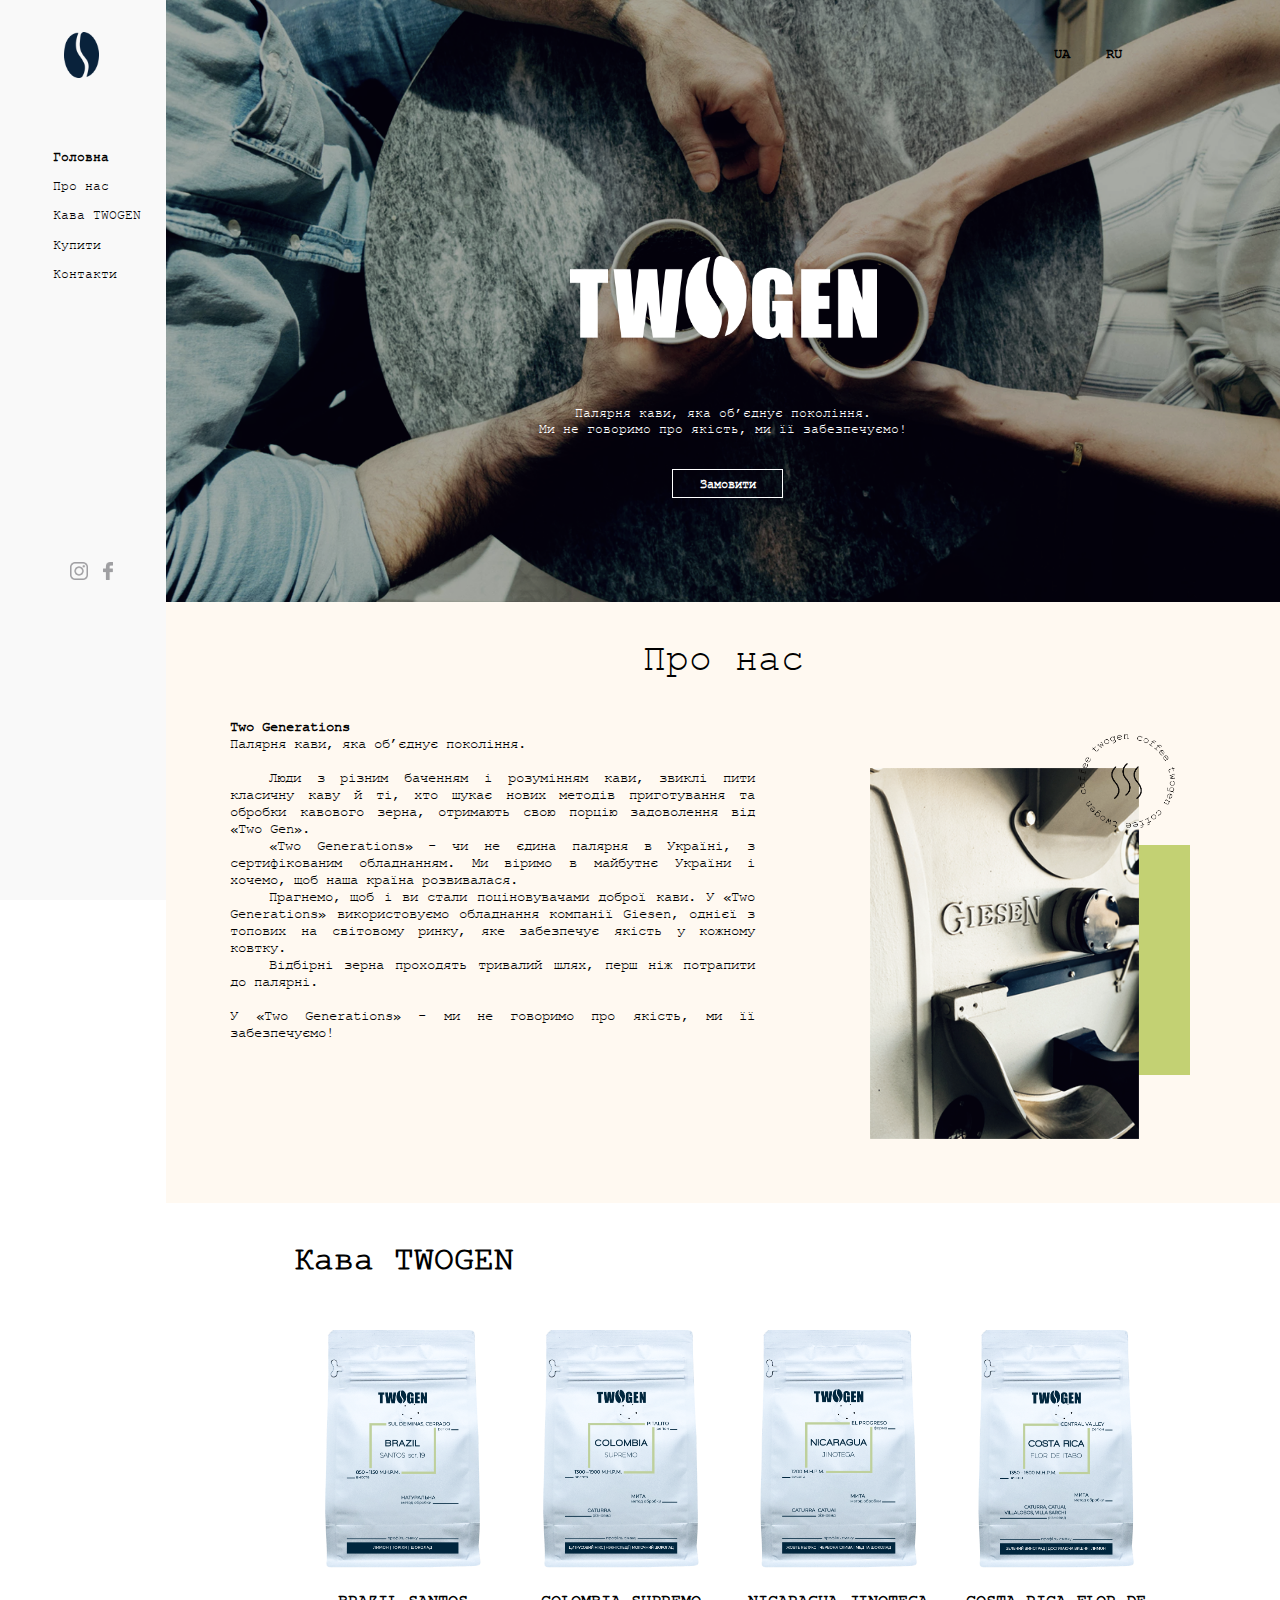
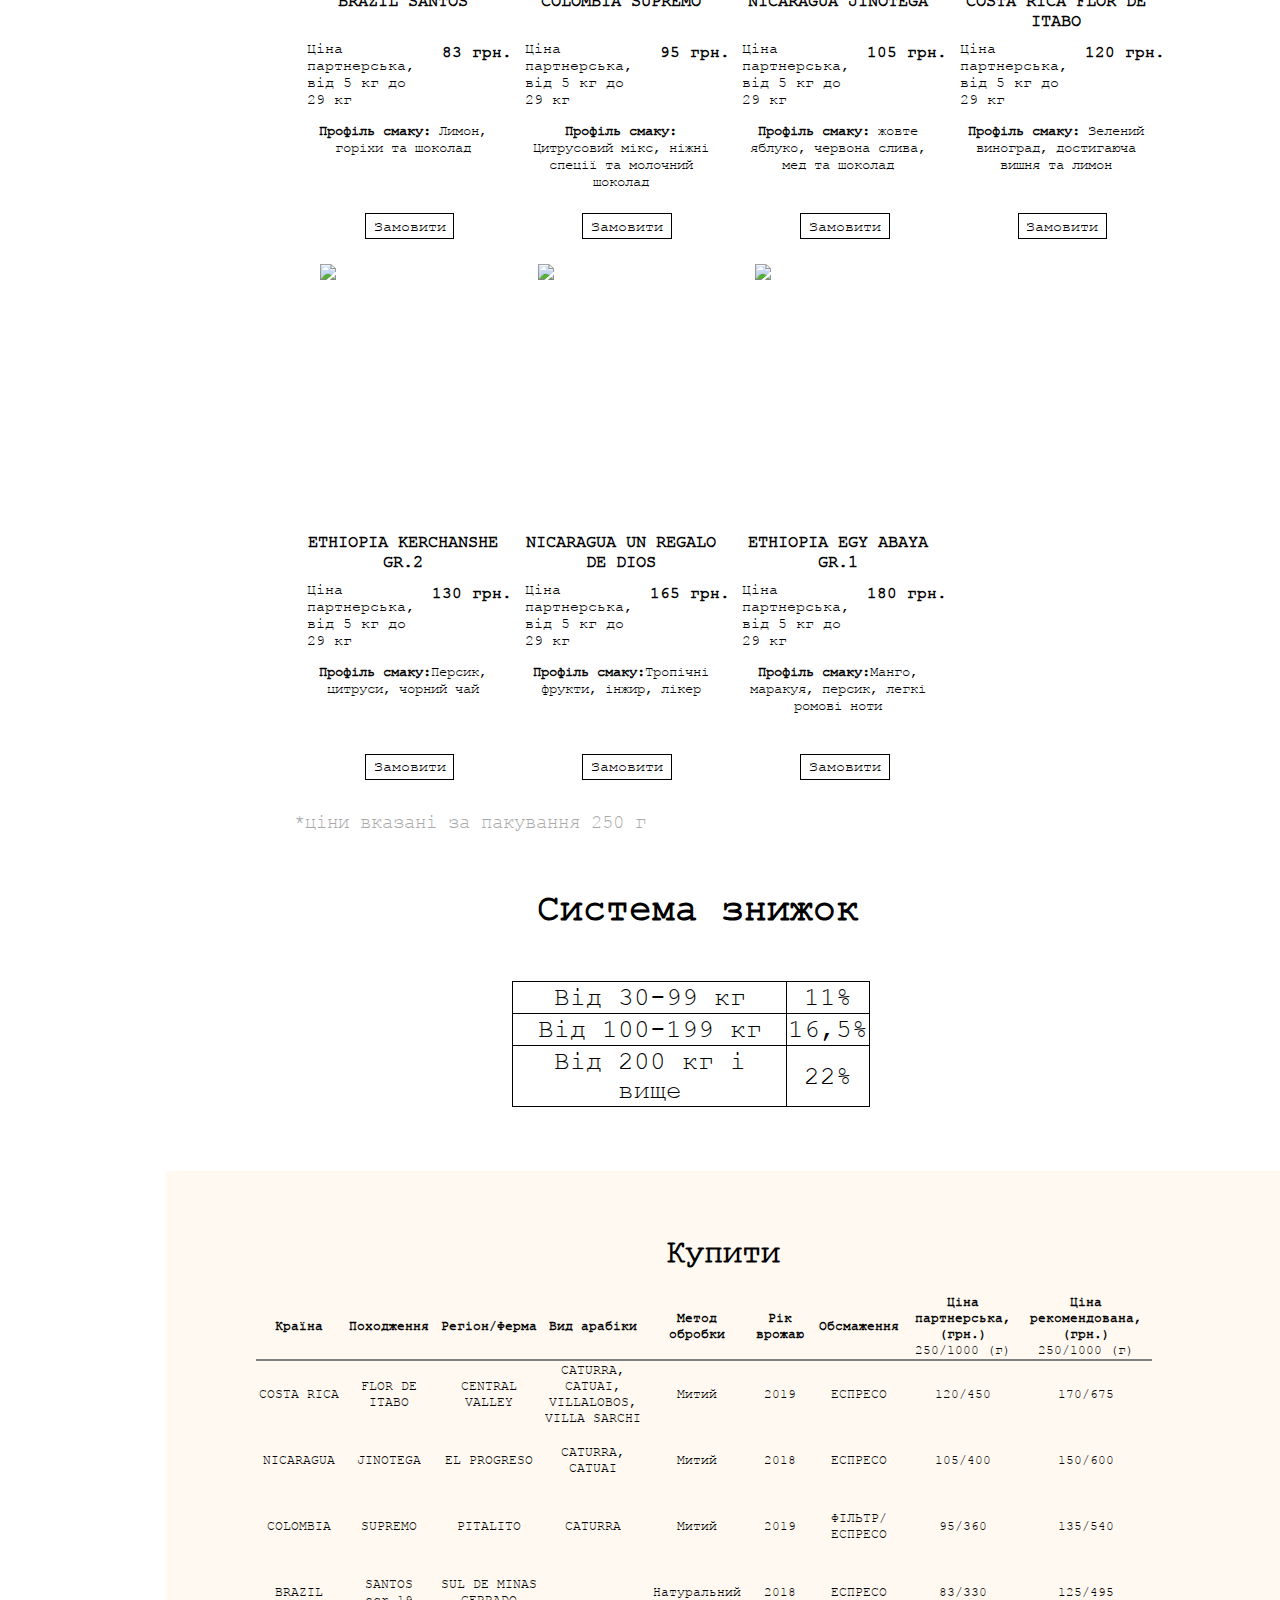
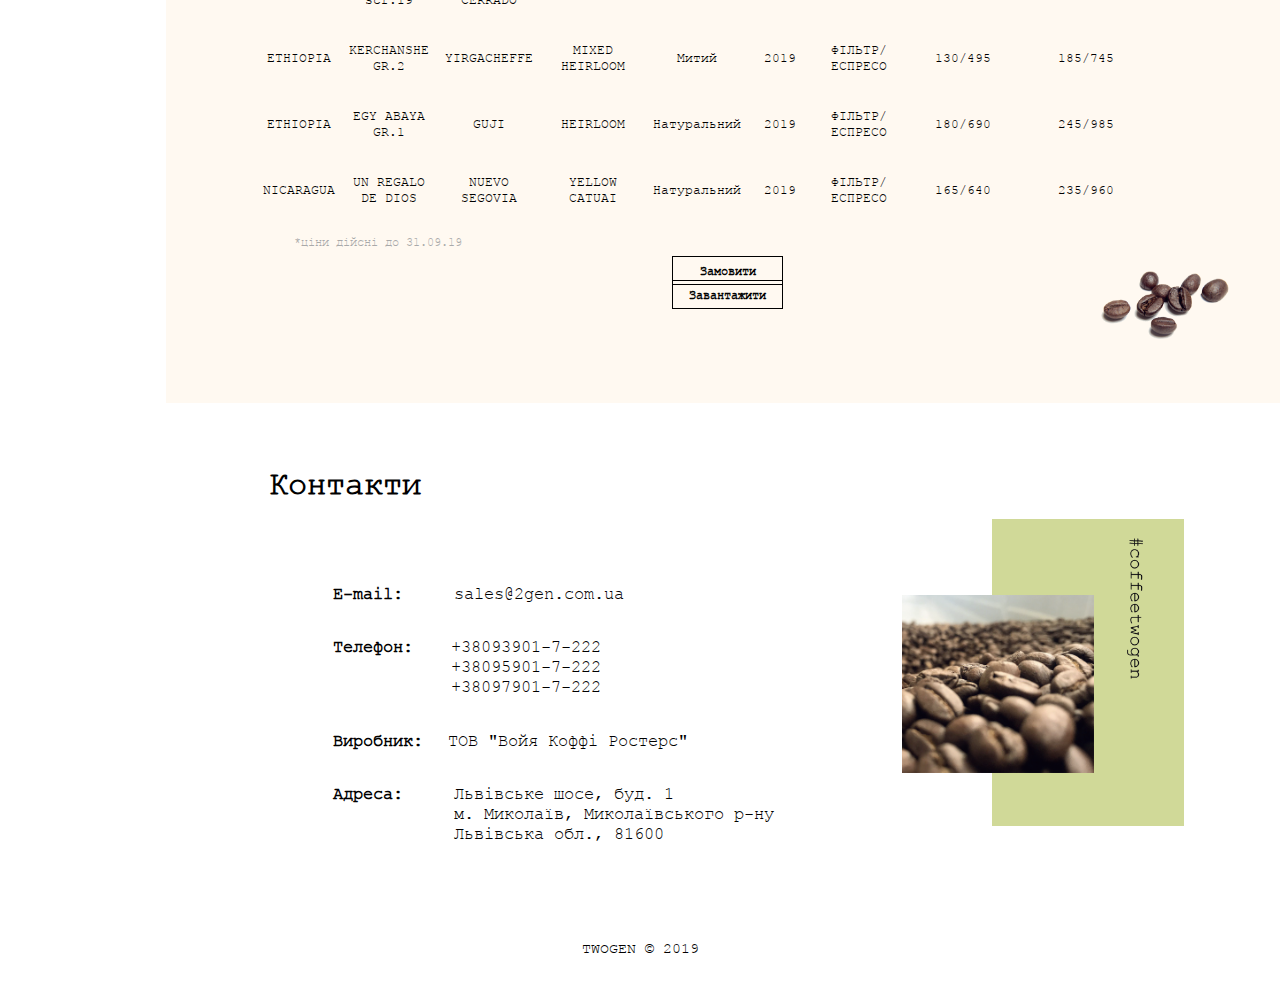
==== index.html @ 77cd14b6 "com8" ====
<!DOCTYPE html>
<html lang="en">
<head>
    <meta charset="UTF-8">
    <meta name="viewport" content="width=device-width, initial-scale=1.0">
    <meta http-equiv="X-UA-Compatible" content="ie=edge">
    <link rel="stylesheet" href="css/style.css">
    <link rel="stylesheet" href="css/fonts.css">
    <link rel="stylesheet" href="css/burger.css">
    <title>TwoGen</title>
</head>
<body>
    <div class="desktop" id="section1">
        <aside>
            <img class="logo_bean" src="img/Logo.png">
            <ul class="menu">
                <li class="menu_item active"><a href="#section1">Головна</a></li>
                <li class="menu_item"><a href="#section2">Про нас</a></li>
                <li class="menu_item"><a href="#section3">Кава TWOGEN</a></li>
                <li class="menu_item"><a href="#section4">Купити</a></li>
                <li class="menu_item"><a href="#section5">Контакти</a></li>
            </ul>
            <div class="social">
                <a href="https://www.instagram.com/2gencoffee/" target="_blank"><img  class="social_insta" src="img/Insta.png"></a>
                <a href="https://www.facebook.com/2gencoffee/posts/?ref=page_internal"><img class="social_fb" src="img/Fb.png"></a>
            </div> 
        </aside>
        <section class="main_page">
            <div class="language">
                <div class="circle"><a class="lang active_lang" href="index.html">UA</a></div>
                <div class="circle"><a class="lang" href="russian.html">RU</a></div>
                <!-- <div class="circle"><a class="lang" href="english.html">ENG</a></div> -->
            </div>
            <img class="main_logo" src="img/logotype.png">
            <p class="main_text">Палярня кави, яка об’єднує покоління.<br> Ми не говоримо про якість, ми її забезпечуємо!</p>
            <a href="#section3"><button class="order_btn">Замовити</button></a>
        </section>
    </div>
    <div class="desktop" id="section2">
        <section class="about">
            <p class="about_text">Про нас</p>
            <div class="container">
                <div class="about_pargr">
                    <p class="about_prgr_text"><span class="about_bold">Two Generations</span><br>
                        Палярня кави, яка об’єднує покоління.<br><br>
                               
                        <span class="indent"></span>Люди з різним баченням і розумінням кави, звиклі пити класичну каву й ті, хто шукає нових методів приготування та обробки кавового зерна, отримають свою порцію задоволення від «Two Gen».<br> 
                        <span class="indent"></span>«Two Generations» - чи не єдина палярня в Україні, з сертифікованим обладнанням. Ми віримо в майбутнє України і хочемо, щоб наша країна розвивалася.<br>
                        <span class="indent"></span>Прагнемо, щоб і ви стали поціновувачами доброї кави. У «Two Generations» використовуємо обладнання компанії Giesen, однієї з топових на світовому ринку, яке забезпечує якість у кожному ковтку.<br>
                        <span class="indent"></span>Відбірні зерна проходять тривалий шлях, перш ніж потрапити до палярні.<br><br>
                               
                        У  «Two Generations» - ми не говоримо про якість, ми її забезпечуємо!</p>
                </div>
            </div>
        </section>
        <div class="container2">
            <img class="elem1_sec2" src="img/Elem1_sec2.png">
            <img class="elem2_sec2" src="img/Elem2_sec2.png">
            <img class="elem3_sec2" src="img/Elem3_sec2.png">
        </div>     
    </div>
    <div class="desktop" id="section3">
        <div class="coffee_wraper">
            <p class="coffee_title">Кава TWOGEN</p>
            <div class="coffee_container">
                    <div class="coffee_item">
                            <div class="wraper_pack">
                                <img class="coffee_pack" src="img/coffee_pack3.png">
                            </div>
                            <h1 class="coffee_name">BRAZIL SANTOS</h1>
                            
                            <div class="box">
                                    <div class="box2">
                                            <div class="price">Ціна партнерська, від 5 кг до 29 кг</div>
                                            <div class="box_price">83 грн.</div>
                                        </div>
                                        <!-- <div class="box2">
                                            <div class="price">Ціна рекомендована</div>
                                            <div class="box_price">125 грн.</div>
                                        </div> -->
                                <p class="coffee_about"><span class="bold">Профіль смаку:</span> Лимон, горіхи та шоколад</p>
                                <a href="https://twogen.bitrix24.ua/pub/form/6/ldwj6g/"><button class="btn_order">Замовити</button></a>
                            </div>
                    </div>
                    <div class="coffee_item">
                            <div class="wraper_pack">
                                <img class="coffee_pack" src="img/coffee_pack2.png">
                            </div>
                            <h1 class="coffee_name">COLOMBIA SUPREMO</h1>
                          
                            <div class="box">
                                <div class="box2">
                                    <div class="price">Ціна партнерська, від 5 кг до 29 кг</div>
                                    <div class="box_price">95 грн.</div>
                                </div>
                                <!-- <div class="box2">
                                    <div class="price">Ціна рекомендована</div>
                                    <div class="box_price">135 грн.</div>
                                </div> -->
                                <p class="coffee_about"><span class="bold">Профіль смаку:</span> Цитрусовий мікс, ніжні спеції та молочний шоколад</p>
                                <a href="https://twogen.bitrix24.ua/pub/form/6/ldwj6g/"><button class="btn_order">Замовити</button></a>
                            </div>
                    </div>
                <div class="coffee_item">
                    <div class="wraper_pack">
                        <img class="coffee_pack" src="img/coffee_pack1.png">
                    </div>
                    <h1 class="coffee_name">NICARAGUA JINOTEGA</h1>
                   
                    <div class="box">
                            <div class="box2">
                                <div class="price">Ціна партнерська, від 5 кг до 29 кг</div>
                                <div class="box_price">105 грн.</div>
                            </div>
                            <!-- <div class="box2">
                                <div class="price">Ціна рекомендована</div>
                                <div class="box_price">150 грн.</div>
                            </div> -->
                        <p class="coffee_about"><span class="bold">Профіль смаку:</span> жовте яблуко, червона слива, мед та шоколад</p>
                        <a href="https://twogen.bitrix24.ua/pub/form/6/ldwj6g/"><button class="btn_order">Замовити</button></a>
                    </div>
                </div> 
                <div class="coffee_item">
                    <div class="wraper_pack">
                        <img class="coffee_pack" src="img/coffee_pack4.png">
                    </div>
                    <h1 class="coffee_name">COSTA RICA FLOR DE ITABO</h1>
                   
                    <div class="box">
                            <div class="box2">
                                    <div class="price">Ціна партнерська, від 5 кг до 29 кг</div>
                                    <div class="box_price">120 грн.</div>
                                </div>
                                <!-- <div class="box2">
                                    <div class="price">Ціна рекомендована</div>
                                    <div class="box_price">170 грн.</div>
                                </div> -->
                        <p class="coffee_about"><span class="bold">Профіль смаку:</span> Зелений виноград, достигаюча вишня та лимон</p>
                        <a href="https://twogen.bitrix24.ua/pub/form/6/ldwj6g/"><button class="btn_order">Замовити</button></a>
                    </div>
                </div>
            </div>
            <div class="coffee_container row2">
                <div class="coffee_item">
                        <div class="wraper_pack">
                            <img class="coffee_pack" src="img/coffee_pack5.png">
                        </div>
                        <h1 class="coffee_name">ETHIOPIA KERCHANSHE GR.2</h1>
                        <div class="box">
                                <div class="box2">
                                        <div class="price">Ціна партнерська, від 5 кг до 29 кг</div>
                                        <div class="box_price">130 грн.</div>
                                    </div>
                                    <!-- <div class="box2">
                                        <div class="price">Ціна рекомендована</div>
                                        <div class="box_price">185 грн.</div>
                                    </div> -->
                            <p class="coffee_about"><span class="bold">Профіль смаку:</span>Персик, цитруси, чорний чай</p>
                            <a href="https://twogen.bitrix24.ua/pub/form/6/ldwj6g/"><button class="btn_order">Замовити</button></a>
                        </div>
                </div>
                <div class="coffee_item">
                        <div class="wraper_pack">
                            <img class="coffee_pack" src="img/coffee_pack7.png">
                        </div>
                        <h1 class="coffee_name">NICARAGUA UN REGALO DE DIOS</h1>
                      
                        <div class="box">
                            <div class="box2">
                                <div class="price">Ціна партнерська, від 5 кг до 29 кг</div>
                                <div class="box_price">165 грн.</div>
                            </div>
                            <!-- <div class="box2">
                                <div class="price">Ціна рекомендована</div>
                                <div class="box_price">236 грн.</div>
                            </div> -->
                            <p class="coffee_about"><span class="bold">Профіль смаку:</span>Тропічні фрукти, інжир, лікер</p>
                            <a href="https://twogen.bitrix24.ua/pub/form/6/ldwj6g/"><button class="btn_order">Замовити</button></a>
                        </div>
                </div>
                <div class="coffee_item">
                <div class="wraper_pack">
                    <img class="coffee_pack" src="img/coffee_pack6.png">
                </div>
                <h1 class="coffee_name">ETHIOPIA EGY ABAYA GR.1</h1>
               
                <div class="box">
                        <div class="box2">
                            <div class="price">Ціна партнерська, від 5 кг до 29 кг</div>
                            <div class="box_price">180 грн.</div>
                        </div>
                        <!-- <div class="box2">
                            <div class="price">Ціна рекомендована</div>
                            <div class="box_price">245 грн.</div>
                        </div> -->
                    <p class="coffee_about"><span class="bold">Профіль смаку:</span>Манго, маракуя, персик, легкі ромові ноти</p>
                    <a href="https://twogen.bitrix24.ua/pub/form/6/ldwj6g/"><button class="btn_order">Замовити</button></a>
                </div>
                </div> 
            </div>
            <p class="value_pack">*ціни вказані за пакування 250 г</p>
            <p class="discount_p">Система знижок</p>
            <table class="discount_table">
                    <tr class="disc_tr">
                        <td class="disc_td">Від 30-99 кг</td>
                        <td class="disc_td">11%</td>
                    </tr>
                    <tr class="disc_tr">
                        <td class="disc_td">Від 100-199 кг</td>
                        <td class="disc_td">16,5%</td>
                    </tr>
                    <tr class="disc_tr">
                        <td class="disc_td">Від 200 кг і вище</td>
                        <td class="disc_td">22%</td>
                    </tr>
            </table>
        </div>     
    </div>
    <div class="desktop" id="section4">
        <div class="box_opt">
            <div class="opt_container">
                <h1 class="opt_buy">Купити</h1>
                <table class="opt_table">
                    <tr class="underline">
                        <th class="table_bold">Країна</th>
                        <th class="table_bold">Походження</th>
                        <th class="table_bold">Регіон/Ферма</th>
                        <th class="table_bold">Вид арабіки</th>
                        <th class="table_bold">Метод обробки</th>
                        <th class="table_bold">Рік врожаю</th>
                        <th class="table_bold">Обсмаження</th>
                        <th class="table_bold">Ціна партнерська, (грн.)<br>
                        <span class="light">250/1000 (г)</span></th>
                        <th class="table_bold">Ціна рекомендована, (грн.)<br>
                        <span class="light">250/1000 (г)</span>
                        </th>
                    </tr>
                    <tr>
                        <td>COSTA RICA</td>
                        <td>FLOR DE ITABO</td>
                        <td>CENTRAL VALLEY</td>
                        <td>CATURRA, CATUAI, VILLALOBOS, VILLA SARCHI</td>
                        <td>Митий</td>
                        <td>2019</td>
                        <td>ЕСПРЕСО</td>
                        <td>120/450</td>
                        <td>170/675</td>
                    </tr>
                    <tr>
                        <td>NICARAGUA</td>
                        <td>JINOTEGA</td>
                        <td>EL PROGRESO</td>
                        <td>CATURRA, CATUAI</td>
                        <td>Митий</td>
                        <td>2018</td>
                        <td>ЕСПРЕСО</td>
                        <td>105/400</td>
                        <td>150/600</td>
                    </tr>
                    <tr>
                        <td>COLOMBIA</td>
                        <td>SUPREMO</td>
                        <td>PITALITO</td>
                        <td>CATURRA</td>
                        <td>Митий</td>
                        <td>2019</td>
                        <td>ФІЛЬТР/ЕСПРЕСО</td>
                        <td>95/360</td>
                        <td>135/540</td>
                    </tr>
                    <tr>
                        <td>BRAZIL</td>
                        <td>SANTOS scr.19</td>
                        <td>SUL DE MINAS CERRADO</td>
                        <td></td>
                        <td>Натуральний</td>
                        <td>2018</td>
                        <td>ЕСПРЕСО</td>
                        <td>83/330</td>
                        <td>125/495</td>
                    </tr>
                    <tr>
                        <td>ETHIOPIA</td>
                        <td>KERCHANSHE GR.2</td>
                        <td>YIRGACHEFFE</td>
                        <td>MIXED HEIRLOOM</td>
                        <td>Митий</td>
                        <td>2019</td>
                        <td>ФІЛЬТР/ЕСПРЕСО</td>
                        <td>130/495</td>
                        <td>185/745</td>
                    </tr>
                    <tr>
                        <td>ETHIOPIA</td>
                        <td>EGY ABAYA GR.1</td>
                        <td>GUJI</td>
                        <td>HEIRLOOM</td>
                        <td>Натуральний</td>
                        <td>2019</td>
                        <td>ФІЛЬТР/ЕСПРЕСО</td>
                        <td>180/690</td>
                        <td>245/985</td>
                    </tr>
                    <tr>
                        <td>NICARAGUA</td>
                        <td>UN REGALO DE DIOS</td>
                        <td>NUEVO SEGOVIA</td>
                        <td>YELLOW CATUAI</td>
                        <td>Натуральний</td>
                        <td>2019</td>
                        <td>ФІЛЬТР/ЕСПРЕСО</td>
                        <td>165/640</td>
                        <td>235/960</td>
                    </tr>      
                </table>
                <p class="price_date">*ціни дійсні до 31.09.19</p>
                <div class="box_buttons">
                    <a href="https://twogen.bitrix24.ua/pub/form/6/ldwj6g/"><button class="opt_order">Замовити</button></a>
                    <a href="prices/EXL ПРАЙСИ.xlsx"  download="prices"><button class="opt_order">Завантажити</button></a>
                </div>
                <img class="coffee_beans_opt" src="img/Coffee-Beans-section4.png">
            </div>
        </div>  
    </div>  
    <div class="desktop" id="section5">
        <div class="contacts_container">
            <div class="contacts_box">
                <h1 class="contacts_head">Контакти</h1>
                <div class="email">
                    <p class="email_p">E-mail:</p>
                    <p class="email_mail">sales@2gen.com.ua</p>
                </div>
                <div class="mobile_sec">
                    <p class="mobile_p">Телефон:</p>
                    <p class="mobile_mob">+38093901-7-222<br>
                                          +38095901-7-222<br>
                                          +38097901-7-222</p>
                </div>
                <div class="productor">
                    <p class="productor_p">Виробник:</p>
                    <p class="productor_prod">ТОВ "Войя Коффі Ростерс"</p>
                </div>
                <div class="adress">
                    <p class="adress_p">Адреса:</p>
                    <p class="adress_adr">Львівське шосе, буд. 1<br>
                                        м. Миколаїв, Миколаївського р-ну<br>
                                        Львівська обл., 81600</p>
                </div>
            </div>
            <div class="contacts_box2">
                <img class="elem1" src="img/Elem1_sec5.png">
                <img class="elem2" src="img/Elem2_sec5.png">
                <img class="elem3" src="img/Elem3_sec5.png">
            </div>
        </div> 
    </div> 
    <p class="twogen">TWOGEN &copy; 2019</p>
   <div class="mobile">
    <header>
        <div class="language">
            <div class="circle"><a class="lang active_lang" href="index.html">UA</a></div>
            <div class="circle"><a class="lang" href="russian.html">RU</a></div>
            <!-- <div class="circle"><a class="lang" href="english.html">ENG</a></div> -->
        </div>
        <img class="head_logo" src="img/LOGO-01.png">
        <button class="hamburger">&#9776;</button>
        <button class="cross">&#735;</button>
    </header>
    <div class="menu_mobile">
      <ul>
        <a href="#main_mobile"><li>Головна</li></a>
        <a href="#about_mobile"><li>Про нас</li></a>
        <a href="#coffee_mobile"><li>Кава TWOGEN</li></a>
        <a href="#contacts_mobile"><li>Контакти</li></a>
      </ul>
    </div>
    <section id="main_mobile">
        <img class="mobile_bg" src="img/Mobile_bg.png">
        <img class="logo_mobile" src="img/logotype.png">
        <p class="main_text">Палярня кави, яка об’єднує покоління.<br> Ми не говоримо про якість, ми її забезпечуємо!</p>
        <a href="#coffee_mobile"><button class="order_btn">Замовити</button></a>
    </section>
    <section id="about_mobile">
            <p class="about_text">Про нас</p>
            <div class="container">
                <div class="about_pargr">
                    <p class="about_prgr_text"><span class="about_bold">Two Generations</span><br>
                        <span class="indent"></span>Палярня кави, яка об’єднує покоління.<br><br>
                               
                        <span class="indent"></span>Люди з різним баченням і розумінням кави, звиклі пити класичну насичену каву й ті, 
                        хто шукає нових методів приготування та обробки кавового зерна, отримають свою порцію 
                        задоволення від «Two Gen». Ми робимо усе, щоб задовільнити ваші бажання, від найменш вибагливих до найекстравагантніших.<br> 
                        <span class="indent"></span>«Two Generations» - чи не єдина палярня в Україні, з сертифікованим обладнанням.
                        Ми пильнуємо про те, щоб не лише кава була найвищого ґатунку, але й усі процеси
                        відбувалися максимально прозоро. Ми віримо в майбутнє України і хочемо, щоб наша країна розвивалася.<br>
                        <span class="indent"></span>Ми за те, щоб готувати якісний продукт. Прагнемо, щоб і ви стали поціновувачами доброї кави. 
                        Ми налагодили співпрацю з постачальниками, для яких якість така ж важлива, як для нас. 
                        Наша компанія піклується про безперервний розвиток і навчання персоналу.
                        У «Two Generations» використовуємо обладнання компанії Giesen, однієї з топових
                        на світовому ринку по виготовленню обсмажувальних машин - ростерів , 
                        а дотримання тонкощів технології обсмажування кавового зерна – забезпечує якість у кожному ковтку.<br>
                        <span class="indent"></span>Відбірні зерна проходять тривалий шлях, перш ніж потрапити до палярні «Two Generations». 
                        У нас на складі забезпечуємо повний клімат-контроль, аби зерна не втрачали своїх смакових
                        властивостей.<br><br>
                               
                        У  «Two Generations» - ми не говоримо про якість, ми її забезпечуємо!</p>
                </div>
            </div>
        <div class="container2">
            <img class="elem1_sec2" src="img/Elem1_sec2.png">
            <img class="elem2_sec2" src="img/Elem2_sec2.png">
            <img class="elem3_sec2" src="img/Elem3_sec2.png">
        </div>     
    </section>
    <section id="coffee_mobile">
            <div class="coffee_wraper">
                <p class="coffee_title">Кава TWOGEN</p>
                <div class="coffee_container">
                        <div class="coffee_item">
                                <img class="coffee_pack" src="img/coffee_pack3.png">
                                <h1 class="coffee_name">BRAZIL SANTOS</h1>
                                <div class="box">
                                        <div class="box2">
                                                <div class="price">Ціна партнерська, від 5 кг до 29 кг</div>
                                                <div class="box_price">83 грн.</div>
                                            </div>
                                            <div class="box2">
                                                <div class="price">Ціна рекомендована</div>
                                                <div class="box_price">125 грн.</div>
                                            </div>
                                    <p class="coffee_about"><span class="bold">Профіль смаку:</span> Лимон, горіхи та шоколад</p>
                                    <a href="https://twogen.bitrix24.ua/pub/form/6/ldwj6g/"><button class="btn_order">Замовити</button></a>
                                </div>
                        </div>
                        <div class="coffee_item">
                                <img class="coffee_pack" src="img/coffee_pack2.png">
                                <h1 class="coffee_name">COLOMBIA SUPREMO</h1>
                                <div class="box">
                                        <div class="box2">
                                                <div class="price">Ціна партнерська, від 5 кг до 29 кг</div>
                                                <div class="box_price">95 грн.</div>
                                            </div>
                                            <div class="box2">
                                                <div class="price">Ціна рекомендована</div>
                                                <div class="box_price">135 грн.</div>
                                            </div>
                                    <p class="coffee_about"><span class="bold">Профіль смаку:</span> Цитрусовий мікс, ніжні спеції та молочний шоколад</p>
                                    <a href="https://twogen.bitrix24.ua/pub/form/6/ldwj6g/"><button class="btn_order">Замовити</button></a>
                                </div>
                        </div>
                        <div class="coffee_item">
                            <img class="coffee_pack" src="img/coffee_pack1.png">
                            <h1 class="coffee_name">NICARAGUA JINOTEGA</h1>
                            <div class="box">
                                    <div class="box2">
                                            <div class="price">Ціна партнерська, від 5 кг до 29 кг</div>
                                            <div class="box_price">105 грн.</div>
                                        </div>
                                        <div class="box2">
                                            <div class="price">Ціна рекомендована</div>
                                            <div class="box_price">150 грн.</div>
                                        </div>
                                <p class="coffee_about"><span class="bold">Профіль смаку:</span> жовте яблуко, червона слива, мед та шоколад</p>
                                <a href="https://twogen.bitrix24.ua/pub/form/6/ldwj6g/"><button class="btn_order">Замовити</button></a>
                            </div>
                        </div>
                        <div class="coffee_item">
                                <img class="coffee_pack" src="img/coffee_pack4.png">
                                <h1 class="coffee_name">COSTA RICA FLOR DE ITABO</h1>
                                <div class="box">
                                        <div class="box2">
                                                <div class="price">Ціна партнерська, від 5 кг до 29 кг</div>
                                                <div class="box_price">120 грн.</div>
                                            </div>
                                            <div class="box2">
                                                <div class="price">Ціна рекомендована</div>
                                                <div class="box_price">170 грн.</div>
                                            </div>
                                    <p class="coffee_about"><span class="bold">Профіль смаку:</span> Зелений виноград, достигаюча вишня та лимон</p>
                                    <a href="https://twogen.bitrix24.ua/pub/form/6/ldwj6g/"><button class="btn_order">Замовити</button></a>
                                </div>
                        </div>
                        <div class="coffee_item">
                            <div class="wraper_pack">
                                <img class="coffee_pack" src="img/coffee_pack5.png">
                            </div>
                            <h1 class="coffee_name">ETHIOPIA KERCHANSHE GR.2</h1>
                            <div class="box">
                                    <div class="box2">
                                            <div class="price">Ціна партнерська, від 5 кг до 29 кг</div>
                                            <div class="box_price">130 грн.</div>
                                        </div>
                                        <div class="box2">
                                            <div class="price">Ціна рекомендована</div>
                                            <div class="box_price">185 грн.</div>
                                        </div>
                                <p class="coffee_about"><span class="bold">Профіль смаку:</span>Персик, цитруси, чорний чай</p>
                                <a href="https://twogen.bitrix24.ua/pub/form/6/ldwj6g/"><button class="btn_order">Замовити</button></a>
                            </div>
                    </div>
                    <div class="coffee_item">
                            <div class="wraper_pack">
                                <img class="coffee_pack" src="img/coffee_pack7.png">
                            </div>
                            <h1 class="coffee_name">NICARAGUA UN REGALO DE DIOS</h1>
                          
                            <div class="box">
                                <div class="box2">
                                    <div class="price">Ціна партнерська, від 5 кг до 29 кг</div>
                                    <div class="box_price">165 грн.</div>
                                </div>
                                <div class="box2">
                                    <div class="price">Ціна рекомендована</div>
                                    <div class="box_price">236 грн.</div>
                                </div>
                                <p class="coffee_about"><span class="bold">Профіль смаку:</span>Тропічні фрукти, інжир, лікер</p>
                                <a href="https://twogen.bitrix24.ua/pub/form/6/ldwj6g/"><button class="btn_order">Замовити</button></a>
                            </div>
                    </div>
                    <div class="coffee_item">
                    <div class="wraper_pack">
                        <img class="coffee_pack" src="img/coffee_pack6.png">
                    </div>
                    <h1 class="coffee_name">ETHIOPIA EGY ABAYA GR.1</h1>
                   
                    <div class="box">
                            <div class="box2">
                                <div class="price">Ціна партнерська, від 5 кг до 29 кг</div>
                                <div class="box_price">180 грн.</div>
                            </div>
                            <div class="box2">
                                <div class="price">Ціна рекомендована</div>
                                <div class="box_price">245 грн.</div>
                            </div>
                        <p class="coffee_about"><span class="bold">Профіль смаку:</span>Манго, маракуя, персик, легкі ромові ноти</p>
                        <a href="https://twogen.bitrix24.ua/pub/form/6/ldwj6g/"><button class="btn_order">Замовити</button></a>
                    </div>
                    </div> 
                        <p class="value_pack">*ціни вказані за пакування 250 г</p>
                    </div>  
            </div> 
            <p class="discount_p">Система знижок</p>
            <table class="discount_table">
                <tr class="disc_tr">
                    <td class="disc_td">Від 30-99 кг</td>
                    <td class="disc_td">11%</td>
                </tr>
                <tr class="disc_tr">
                    <td class="disc_td">Від 100-199 кг</td>
                    <td class="disc_td">16,5%</td>
                </tr>
                <tr class="disc_tr">
                    <td class="disc_td">Від 200 кг і вище</td>
                    <td class="disc_td">22%</td>
                </tr>
            </table>
    </section>
    <section id="opt_mobile">
            <div class="opt_container">
                    <h1 class="opt_buy">Купити</h1>
                    <div class="table_wraper" style='overflow-x:auto'>
                        <table class="opt_table">
                            <tr class="underline">
                                <th class="table_bold">Країна</th>
                                <th class="table_bold">Походження</th>
                                <th class="table_bold">Регіон/Ферма</th>
                                <th class="table_bold">Вид арабіки</th>
                                <th class="table_bold">Метод обробки</th>
                                <th class="table_bold">Рік врожаю</th>
                                <th class="table_bold">Обсмаження</th>
                                <th class="table_bold">Ціна партнерська, (грн.)<br>
                                <span class="light">250/1000 (г)</span></th>
                                <th class="table_bold">Ціна рекомендована, (грн.)<br>
                                <span class="light">250/1000 (г)</span>
                                </th>
                            </tr>
                            <tr>
                                <td>COSTA RICA</td>
                                <td>FLOR DE ITABO</td>
                                <td>CENTRAL VALLEY</td>
                                <td>CATURRA, CATUAI, VILLALOBOS, VILLA SARCHI</td>
                                <td>Митий</td>
                                <td>2019</td>
                                <td>ЕСПРЕСО</td>
                                <td>120/450</td>
                                <td>170/675</td>
                            </tr>
                            <tr>
                                <td>NICARAGUA</td>
                                <td>JINOTEGA</td>
                                <td>EL PROGRESO</td>
                                <td>CATURRA, CATUAI</td>
                                <td>Митий</td>
                                <td>2018</td>
                                <td>ЕСПРЕСО</td>
                                <td>105/400</td>
                                <td>150/600</td>
                            </tr>
                            <tr>
                                <td>COLOMBIA</td>
                                <td>SUPREMO</td>
                                <td>PITALITO</td>
                                <td>CATURRA</td>
                                <td>Митий</td>
                                <td>2019</td>
                                <td>ФІЛЬТР/ЕСПРЕСО</td>
                                <td>95/360</td>
                                <td>135/540</td>
                            </tr>
                            <tr>
                                <td>BRAZIL</td>
                                <td>SANTOS scr.19</td>
                                <td>SUL DE MINAS CERRADO</td>
                                <td></td>
                                <td>Натуральний</td>
                                <td>2018</td>
                                <td>ЕСПРЕСО</td>
                                <td>83/330</td>
                                <td>125/495</td>
                            </tr>
                            <tr>
                                <td>ETHIOPIA</td>
                                <td>KERCHANSHE GR.2</td>
                                <td>YIRGACHEFFE</td>
                                <td>MIXED HEIRLOOM</td>
                                <td>Митий</td>
                                <td>2019</td>
                                <td>ФІЛЬТР/ЕСПРЕСО</td>
                                <td>130/495</td>
                                <td>185/745</td>
                            </tr>
                            <tr>
                                <td>ETHIOPIA</td>
                                <td>EGY ABAYA GR.1</td>
                                <td>GUJI</td>
                                <td>HEIRLOOM</td>
                                <td>Натуральний</td>
                                <td>2019</td>
                                <td>ФІЛЬТР/ЕСПРЕСО</td>
                                <td>180/690</td>
                                <td>245/985</td>
                            </tr>
                            <tr>
                                <td>NICARAGUA</td>
                                <td>UN REGALO DE DIOS</td>
                                <td>NUEVO SEGOVIA</td>
                                <td>YELLOW CATUAI</td>
                                <td>Натуральний</td>
                                <td>2019</td>
                                <td>ФІЛЬТР/ЕСПРЕСО</td>
                                <td>165/640</td>
                                <td>235/960</td>
                            </tr>      
                        </table>
                    </div>
                    <p class="price_date">*ціни дійсні до 31.09.19</p>
                    <a href="https://twogen.bitrix24.ua/pub/form/6/ldwj6g/"><button class="opt_order">Замовити</button></a>
                    <p><a href="prices/EXL ПРАЙСИ.xlsx" class="download" download="prices">Завантажити ціни</a></p>
                    <img class="coffee_beans_opt" src="img/Coffee-Beans-section4.png">
                </div>  
    </section>
    <section id="contacts_mobile">
            <div class="contacts_container">
                    <div class="contacts_box">
                        <h1 class="contacts_head">Контакти</h1>
                        <div class="email">
                            <p class="email_p">E-mail:</p>
                            <p class="email_mail">sales@2gen.com.ua</p>
                        </div>
                        <div class="email">
                            <p class="email_p">Телефон:</p>
                            <p class="mobile_mob">+38093901-7-222<br>
                                                  +38095901-7-222<br>
                                                  +38097901-7-222</p>
                        </div>
                        <div class="email">
                            <p class="email_p">Виробник:</p>
                            <p class="productor_prod">ТОВ "Войя Коффі Ростерс"</p>
                        </div>
                        <div class="email">
                            <p class="email_p">Адреса:</p>
                            <p class="adress_adr">Львівське шосе, буд. 1<br>
                                                м. Миколаїв, Миколаївського р-ну<br>
                                                Львівська обл., 81600</p>
                        </div>
                    </div>
                    <div class="contacts_box2">
                        <img class="elem1" src="img/Elem1_sec5.png">
                        <img class="elem2" src="img/Elem2_sec5.png">
                        <img class="elem3" src="img/Elem3_sec5.png">
                    </div>
                    <div class="social">
                        <a href="https://www.instagram.com/2gencoffee/" target="_blank"><img  class="social_insta" src="img/Insta.png"></a>
                        <a href="https://www.facebook.com/2gencoffee/posts/?ref=page_internal"><img class="social_fb" src="img/Fb.png"></a>
                    </div> 
                    <p class="twogen_mobile">TWOGEN &copy; 2019</p>
                </div>
    </section> 
   </div>
   <script src="js/jquery.min.js"></script>
   <script src="js/script.js"></script>
</body>
</html>
---- css/style.css ----
@media screen and (min-width: 769px) {
    body {
        margin: 0;
        padding: 0;
        overflow-x: hidden;
    }
    .mobile {
        display: none;
    } 
    
    .desktop {
        display: flex;
        flex-direction: row;
    }

    aside {
        width: 13vw;
        height: 100vh;
        background-color: #f9f9f9;
        position: fixed;
    }

    .logo_bean {
        width: 2.7vw;
        margin-top: 2.5vw;
        margin-left: 5vw;
    }

    .menu {
        list-style-type: none;
        margin-top: 5.2vw;
        margin-left: 1vw;
    }

    .menu_item {
        font-size: 1vw;
        font-family: "Courier prime";
        padding-bottom: 1.05vw;
    }

    .menu_item a {
        text-decoration: none;
        color: black;
    }

    .menu_item a:hover {
        color: #c7db95;
        font-weight: 800;
    }

    .active {
        color: #c7db95!important;
        font-weight: 800; 
    }

    .social {
        margin-top: 20.8vw;
        margin-left: 5.5vw;
    }

    .social_insta {
        width: 1.4vw;
        height: auto;
    }

    .social_fb {
        width: 0.8vw;
        height: auto;
        margin-left: 0.8vw;
    }

    .language {
        margin-left: 68vw;
        margin-top: 2vw;
        display: flex;
        flex-direction: row;
    }

    .circle {
        width: 3vw;
        height: 3vw;
        background-image: url('../img/circle-1.png');
        background-size: 100% 100%;
        background-repeat: no-repeat;
        margin: 0.5vw;
    }

    .lang {
        color: black;
        text-decoration: none;
        font-family: "Courier prime";
        font-size: 1.1vw;
        font-weight: 800;
        display: flex;
        align-self: center;
        justify-content: center;
        align-items: center;
        position: relative;
        top: 1vw;
    }

    .main_page {
        width: 87vw;
        height: 47vw;
        margin-left: 13vw;
        background-image: url('../img/main_bgr.png');
        background-size: 105% 100%;
        background-repeat: no-repeat;
    }

    .main_logo {
        width: 24vw;
        height: auto;
        margin-top: 14vw;
        margin-left: 31.5vw;
    }

    .main_text {
        text-align: center;
        margin-top: 4.8vw;
        font-family: "Courier prime";
        font-size: 1vw;
        color: white;
    }

    .order_btn {
        width: 8.7vw;
        height: 2.3vw;
        margin-left: 39.5vw;
        margin-top: 1.5vw;
        background-color: transparent;
        border: 1px solid white;
        font-family: "Courier prime";
        font-size: 0.9vw;
        font-weight: 800;
        color: white;
    }

    .order_btn a {
        text-decoration: none;
        color: white;
    } 

    .order_btn:hover {
        background-color: white;
        transition: 0.6s;
        color: black;
    }

    /* about section */

    .about {
        width: 87vw;
        height: 47vw;
        margin-left: 13vw;
        background-color: #fff9f1;
    }

    .about_text {
        text-align: center;
        font-family: "Courier prime";
        font-size: 3vw;
        color: black;
    } 

    .indent {
        margin-left: 3vw;
    }

    .container {
        width: 50vw;
    }

    .about_prgr_text {
        width: 41vw;
        margin-left: 5vw;
        margin-top: 3vw;
        font-family: "Courier prime";
        font-size: 1.1vw;
        color: black;
        text-align: justify;
    }

    .about_bold {
        font-weight: 800;
    }

    .container2 {
        position: relative;
        background-color: #fff9f1;
    }

    .elem1_sec2 {
        position: absolute;
        z-index: 1;
        width: 13vw;
        height: 18vw;
        top: 19vw;
        left: -20vw;    
    }

    .elem2_sec2 {
        position: absolute;
        z-index: 2;
        width: 21vw;
        height: 29vw;
        top: 13vw;
        left: -32vw;
    }

    .elem3_sec2 {
        position: absolute;
        z-index: 2;
        width: 12vw;
        height: 12vw;
        top: 8vw;
        left: -18vw;
    }

    /* Coffee section*/

    .coffee_wraper {
        display: flex;
        flex-direction: column;
        margin-left: 13vw;
        padding-bottom: 5vw;
    }
    
    .coffee_title {
        margin-left: 10vw;
        margin-top: 3vw;
        font-family: "Courier prime";
        font-size: 2.6vw;
        color: black;
        font-weight: bold;
    }

    .coffee_container {
        display: flex;
        flex-direction: row;
        width: 60vw;
        margin-left: 10vw;
    }

    .coffee_item {
        width: 15vw;
        padding: 1vw;
    }

    .coffee_pack {
        width: 13vw;
        height: auto;
        margin-left: 1vw;
    }

    .pack_container {
        width: 30vw;
        height: 30vw;
    }

    .wraper_pack {
        width: 20vw;
        height: 20vw;
    }

    .wraper_pack:hover > .coffee_pack {
        position: relative;
        top: -4vw;
        left: -3vw;
        width: 20vw;
        margin-bottom: -10.5vw;
        transition: 1s;
        cursor: pointer;
    }    

    .coffee_name {
        font-family: "Courier prime";
        font-size: 1.3vw;
        text-align: center;
        height: 2vw;
    }

    .coffee_about {
        font-family: "Courier prime";
        font-size: 1.1vw;
        text-align: center;
        width: 15vw;
        height: 5vw;
    }

    .box_price {
        font-family: "Courier prime";
        font-size: 1.23vw;
        font-weight: 800;
        text-align: right;
        width: 14vw;
        position: relative;
        top: 0.2vw;
    }
    
    .box {
        display: flex;
        flex-direction: column;
        width: 16vw;
    }

    .box2 {
        display: flex;
        flex-direction: row;
        margin-top: 1vw;
    } 

    .bold {
        font-weight: 800;
    }

    .price {
        font-family: "Courier prime";
        font-size: 1.2vw;
        font-weight: 300;
        text-align: left; 
        width: 20vw;
    }

    a .btn_order {
        text-decoration: none;
        color: black;
    }

    .btn_order {
        background-color: transparent;
        border: 1px solid black;
        width: 7vw;
        height: 2vw;
        font-family: "Courier prime";
        font-size: 1.2vw;
        margin-left: 4.5vw;
        margin-top: 1vw;
    }

    .btn_order:hover {
        background-color: black;
        color: white;
        transition: 0.5s;
    }

    .discount_p {
        font-family: "Courier prime";
        font-size: 3vw;
        font-weight: 800;
        text-align: center;
        color: black;
        margin-left: 13vw;
    }

    .discount_table {
        width: 28vw;
        margin-left: 27vw;
        margin-top: 1vw;
        font-family: "Courier prime";
        font-size: 2vw;
        text-align: center;
    }
    .discount_table, .disc_tr, .disc_td {
        border: 1px solid black;
        border-collapse: collapse;
    }

    .download {
        font-family: "Courier prime";
        font-size: 2vw;
        text-align: center;
        text-decoration: none;
        color: black;
        margin-top: 2vw;
    }

    /* Opt*/ 

    .box_opt {
        margin-left: 13vw;
    }

    .opt_container {
        display: flex;
        flex-direction: column;
        width: 87vw;
        height: 65vw;
        background-color: #fff9f1;
    }

    .opt_buy {
        font-family: "Courier prime";
        font-size: 2.5vw;
        text-align: center;
        margin-top: 5vw;
    }

    .opt_table {
        width: 70vw;
        margin-left: 7vw;
        margin-top: 0vw;
        font-family: "Courier prime";
        font-size: 1vw;
        border-collapse: collapse;
    } 

    .opt_table td {
        width: 4vw;
        text-align: center;
        height: 5vw;
    }

    .table_bold {
        font-weight: 800;
        height: 5vw;
    }

    .underline th  {
        border-bottom: 2px solid gray;
    }

    .coffee_beans_opt {
        width: 10vw;
        height: auto;
        margin-left: 73vw;
        position: relative;
        top: -3vw;  
    }

    a .opt_order {
        outline: none;
    }

    .opt_order {
        width: 8.7vw;
        height: 2.3vw;
        margin-left: 39.5vw;
        margin-top: -0.5vw;
        background-color: transparent;
        border: 1px solid black;
        font-family: "Courier prime";
        font-size: 0.9vw;
        font-weight: 800;
        color: black;
    }

    .opt_order:hover {
        background-color: black;
        transition: 0.6s;
        color: white;
    }

    .value_pack {
        font-family: "Courier prime";
        font-size: 1.5vw;
        color: darkgray;
        margin-left: 10vw;
    }

    .light {
        font-weight: 300;
    }

    .price_date {
        font-family: "Courier prime";
        font-size: 0.9vw;
        color: darkgray;
        margin-left: 10vw;
    }
    

    /* Contacts */

    .contacts_container {
        display: flex;
        flex-direction: row;
        margin-left: 13vw;
        padding-bottom: 5vw;
    }

    .contacts_head {
        font-family: "Courier prime";
        font-size: 2.5vw;
        margin-left: 8vw;
        margin-top: 5vw;  
    }

    .email {
        display: flex;
        flex-direction: row;
        margin-top: 5vw;
    }

    .email_p {
        font-family: "Courier prime";
        font-size: 1.3vw;
        margin-left: 13vw;
        font-weight: 800;
    }

    .email_mail {
        font-family: "Courier prime";
        font-size: 1.3vw;
        margin-left: 4vw;
    }

    .mobile_sec {
        display: flex;
        flex-direction: row;
    }

    .mobile_p {
        font-family: "Courier prime";
        font-size: 1.3vw;
        margin-left: 13vw;
        font-weight: 800;
    }

    .mobile_mob {
        font-family: "Courier prime";
        font-size: 1.3vw;
        margin-left: 3vw;
    }

    .productor {
        display: flex;
        flex-direction: row;
    }

    .productor_p {
        font-family: "Courier prime";
        font-size: 1.3vw;
        margin-left: 13vw;
        font-weight: 800;
    }

    .productor_prod {
        font-family: "Courier prime";
        font-size: 1.3vw;
        margin-left: 2vw;
    }

    .adress {
        display: flex;
        flex-direction: row; 
    }

    .adress_p {
        font-family: "Courier prime";
        font-size: 1.3vw;
        margin-left: 13vw;
        font-weight: 800; 
    }

    .adress_adr {
        font-family: "Courier prime";
        font-size: 1.3vw;
        margin-left: 4vw;
    }

    .contacts_box2 {
        position: relative;
        margin-top: 5vw;
    }

    .elem1 {
        width: 15vw;
        height: 24vw;
        position: absolute;
        left: 17vw;
        top: 4vw;
        z-index: 1;
    }

    .elem2 {
        width: 15vw;
        height: auto;
        position: absolute;
        top: 10vw;
        left: 10vw;
        z-index: 2;
    }

    .elem3 {
        width: auto;
        height: 11vw;
        position: absolute;
        left: 27.6vw;
        top: 5.5vw;
        z-index: 2;
    }

    .twogen {
        font-family: "Courier prime";
        font-size: 1.2vw;
        width: 100vw;
        text-align: center;
        padding-bottom: 2vw;
    }
}

@media screen and (max-width: 768px) {
    .desktop {
        display: none;
    }

    body {
        margin: 0;
        padding: 0;
        overflow-x: hidden;
    }

    .twogen {
        display: none;
    }

    .head_logo {
        width: 28vw;
        height: 8vw;
        margin-left: 11vw;
        margin-top: 3vw;
    }

    .mobile_bg {
        width: 100vw;
        height: 162vw;
        margin-top: -1vw;
    }

    #main_mobile {
        position: relative;
    }

    .logo_mobile {
        width: 50vw;
        height: auto;
        position: absolute;
        z-index: 2;
        top: 58vw;
        left: 26vw;
    }

    .main_text {
        position: absolute;
        top: 73vw;
        color: white;
        font-size: 4vw;
        font-family: "Courier prime";
        text-align: center;
    }

    .order_btn {
        position: absolute;
        top: 100vw;
        left: 38vw;
        background-color: transparent;
        font-size: 4vw;
        font-family: "Courier prime";
        color: white;
        width: 27vw;
        border: 2px solid white;
        height: 8vw;
        text-align: center;
        padding-right: 5vw;
    }

    .order_btn:hover {
        background-color: white;
        color: black;
    }

    #about_mobile {
        background-color: #fff9f1;
        margin-top: -5vw;
        padding-top: 10vw;
        padding-bottom: 112vw;
    }

    .about_text {
        font-size: 10vw;
        text-align: center;
        font-family: "Courier prime";
        font-weight: 800;
    }

    .about_prgr_text {
        font-size: 5vw;
        font-family: "Courier prime";
        margin-left: 7vw;
        margin-right: 5vw;
        text-align: left;
    }

    .about_bold {
        font-weight: 800;
    }

    .container2 {
        position: relative;
    }

    .elem1_sec2 {
        position: absolute;
        top: 20vw;
        left: 75vw;
        width: 15vw;
        height: auto;
    }

    .elem2_sec2 {
        position: absolute;
        width: 70vw;
        height: auto;
        left: 10vw;
        z-index: 2;
    }

    .elem3_sec2 {
        position: absolute;
        z-index: 2;
        width: 30vw;
        left: 63vw;
        top: -12vw;
    }

    .coffee_wraper {
        display: flex;
        flex-direction: column;
    }

    .coffee_item {
        padding-top: 10vw;
        padding-bottom: 10vw;
    }

    .coffee_title {
        font-size: 10vw;
        text-align: center;
        font-family: "Courier prime";
        font-weight: 800;
    }

    .coffee_pack {
        width: 80vw;
        height: auto;
        margin-left: 10vw;
    }

    .coffee_name {
        font-size: 8vw;
        text-align: center;
        font-family: "Courier prime";
        font-weight: 800;
    }

    .coffee_about {
        font-size: 4vw;
        text-align: center;
        font-family: "Courier prime";
        font-weight: 500;
        width: 80vw;
        margin-left: 10vw;
    }

    .box_price {
        font-family: "Courier prime";
        font-size: 5vw;
        font-weight: 800;
        text-align: right;
        width: 30vw;
        position: relative;
        top: 0.2vw;
    }
    
    .box {
        display: flex;
        flex-direction: column;
    }

    .box2 {
        display: flex;
        flex-direction: row;
    } 

    .bold {
        font-weight: 800;
    }

    .price {
        font-family: "Courier prime";
        font-size: 5vw;
        font-weight: 300;
        text-align: left;
        margin-left: 10vw;
        width: 50vw;
    }
    .btn_order {
        background-color: transparent;
        font-family: "Courier prime";
        font-size: 4vw;
        color: black;
        width: 26vw;
        border: 1px solid black;
        height: 8vw;
        margin-left: 37vw;
        margin-top: 10vw;
        text-align: center;
        padding-right: 5vw;
    }

    .btn_order:hover {
        background-color: white;
        color: black;
    }

    #contacts_mobile {
        background-color: #fff9f1;
        padding-bottom: 5vw;
    }

    .contacts_head {
        font-size: 10vw;
        text-align: center;
        font-family: "Courier prime";
        font-weight: 800;
        padding-top: 10vw;
    }

    .email {
        display: flex;
        flex-direction: row;
    }

    .email_p {
        margin-left: 6vw;
        font-family: "Courier prime";
        font-size: 5vw;
        font-weight: 800;
    }

    .email_mail {
        margin-left: 6vw;
        font-family: "Courier prime";
        font-size: 5vw;
        margin-top: 5vw;
    }

    .mobile_mob {
        margin-left: 3vw;
        font-family: "Courier prime";
        font-size: 5vw;
        margin-top: 5vw;
    }

    .productor_prod {
        margin-left: 3vw;
        font-family: "Courier prime";
        font-size: 5vw;
        margin-top: 5vw;
    }

    .adress_adr {
        margin-left: 3vw;
        font-family: "Courier prime";
        font-size: 5vw;
        margin-top: 5vw;
    }

    .contacts_box2 {
        position: relative;
    }

    .elem1 {
        position: absolute;
        z-index: 1;
        top: 1vw;
        left: 40vw;
        width: 50vw;
        height: auto;
    }

    .elem2 {
        position: absolute;
        z-index: 2;
        top: 18vw;
        left: 7vw;
        width: 60vw;
        height: auto;
    }

    .elem3 {
        position: absolute;
        z-index: 2;
        width: 8vw;
        height: auto;
        top: 10vw;
        left: 76vw;
    }

    .twogen_mobile {
        font-family: "Courier prime";
        font-size: 4vw;
        margin-top: 7vw;
        margin-left: 30vw;
    }

    .opt_buy {
        font-family: "Courier prime";
        font-size: 10vw;
        text-align: center;
        margin-top: 5vw;
    }

    .opt_table {
        width: 100vw;
        margin-left: 5vw;
        margin-top: 0vw;
        font-family: "Courier prime";
        font-size: 4vw;
        border-collapse: collapse;
    } 

    .underline th {
        border-bottom: 2px solid gray;
    }

    .table_bold {
        font-weight: 800;
        height: 5vw;
    }

    td {
        text-align: center;
    }

    .coffee_beans_opt {
        width: 30vw;
        height: auto;
        margin-left: 68vw;
        position: relative;
        top: -3vw;
    }

    .opt_order {
        width: 25vw;
        height: 8.3vw;
        margin-left: 37.5vw;
        margin-top: 9.5vw;
        background-color: transparent;
        border: 1px solid black;
        font-family: "Courier prime";
        font-size: 4vw;
        color: black;
        text-align: center;
        padding-right: 5vw;
    }

    .opt_order:hover {
        background-color: black;
        transition: 0.6s;
        color: white;
    }

    textarea,
    input.text,
    input[type="text"],
    input[type="button"],
    input[type="submit"],
    .input-checkbox,
    button {
        -webkit-appearance: none;
        border-radius: 0;
    }

    .social_insta {
        width: 10vw;
        height: auto;
        margin-top: 100vw;
        margin-right: 5vw;
        margin-left: 34vw;
    }

    .social_fb {
        width: 5.5vw;
        height: auto;
    }

    /* Languages */

    .language {
        margin-left: 5vw;
        margin-top: 4vw;
        display: flex;
        flex-direction: row;
    }

    .circle {
        width: 6vw;
        height: 6vw;
        background-image: url(../img/circle-1.png);
        background-size: 100% 100%;
        background-repeat: no-repeat;
        margin: 0.5vw;
    }

    .lang {
        color: black;
        text-decoration: none;
        font-family: "Courier prime";
        font-size: 2.5vw;
        font-weight: 800;
        display: flex;
        align-self: center;
        justify-content: center;
        align-items: center;
        position: relative;
        top: -5vw;
    }

    /* Table */
    .discount_p {
        font-family: "Courier prime";
        font-size: 9vw;
        font-weight: 800;
        text-align: center;
        color: black;
        margin-left: -1vw;
    }

    .discount_table {
        width: 68vw;
        margin-left: 17vw;
        margin-top: 1vw;
        margin-bottom: 13vw;
        font-family: "Courier prime";
        font-size: 5vw;
        text-align: center;
    }

    .discount_table, .disc_tr, .disc_td {
        border: 1px solid black;
        border-collapse: collapse;
    }

    .download {
        font-family: "Courier prime";
        font-size: 4vw;
        text-align: center;
        text-decoration: none;
        color: black;
        margin-top: 2vw;
        margin-left: 30vw;
    }

    .value_pack {
        font-family: "Courier prime";
        font-size: 3.5vw;
        color: darkgray;
        margin-left: 10vw;
    }

    .light {
        font-weight: 300;
    }
    
    .price_date {
        font-family: "Courier prime";
        font-size: 3vw;
        margin-left: 5vw;
    }
}
---- css/fonts.css ----
@font-face {
    font-family: "Courier prime";
    src: url("../fonts/courier-prime/cour.ttf");
  }

@font-face {
    font-family: "Courier bold";
    src: url("../fonts/courier-prime/Courier\ Prime\ Bold.ttf");
  }
---- css/burger.css ----
@media screen and (max-width: 768px) {
    body{
        font-family: 'Noto Sans', sans-serif;
          margin:0;
          width:100%;
          height:100vh;
            background:#ffffff;
          -webkit-font-smoothing: antialiased;
          -moz-osx-font-smoothing: grayscale;
      }
      header{
          width:100%; 
          background:#ffffff; 
          height:60px; 
          line-height:60px;
          border-bottom:1px solid #dddddd;
      }
      .hamburger{
        background:none;
        position:absolute;
        top:0;
        right:0;
        line-height:45px;
        padding:5px 15px 0px 15px;
        color:#999;
        border:0;
        font-size:1.4em;
        font-weight:bold;
        cursor:pointer;
        outline:none;
        z-index:10000000000000;
      }
      .cross{
        background:none;
        position:absolute;
        top:0px;
        right:0;
        padding:7px 15px 0px 15px;
        color:#999;
        border:0;
        font-size:3em;
        line-height:65px;
        font-weight:bold;
        cursor:pointer;
        outline:none;
        z-index:10000000000000;
      }
      .menu_mobile{z-index:1000000; font-weight:bold; font-size:0.8em; width:100%; background:#f1f1f1;  position:absolute; text-align:center; font-size:12px;}
      .menu_mobile ul {margin: 0; padding: 0; list-style-type: none; list-style-image: none;}
      .menu_mobile li {display: block;   padding:15px 0 15px 0; border-bottom:#dddddd 1px solid;}
      .menu_mobile li:hover{display: block;    background:#ffffff; padding:15px 0 15px 0; border-bottom:#dddddd 1px solid;}
      .menu_mobile ul li a { text-decoration:none;  margin: 0px; color:#666;}
      .menu_mobile ul li a:hover {  color: #666; text-decoration:none;}
      .menu_mobile a{text-decoration:none; color:#666;}
      .menu_mobile a:hover{text-decoration:none; color:#666;}
      
      .glyphicon-home{
        color:white; 
        font-size:1.5em; 
        margin-top:5px; 
        margin:0 auto;
      }
      header{display:inline-block; font-size:12px;}
      span{padding-left:20px;}
      a{color:#336699;}
}
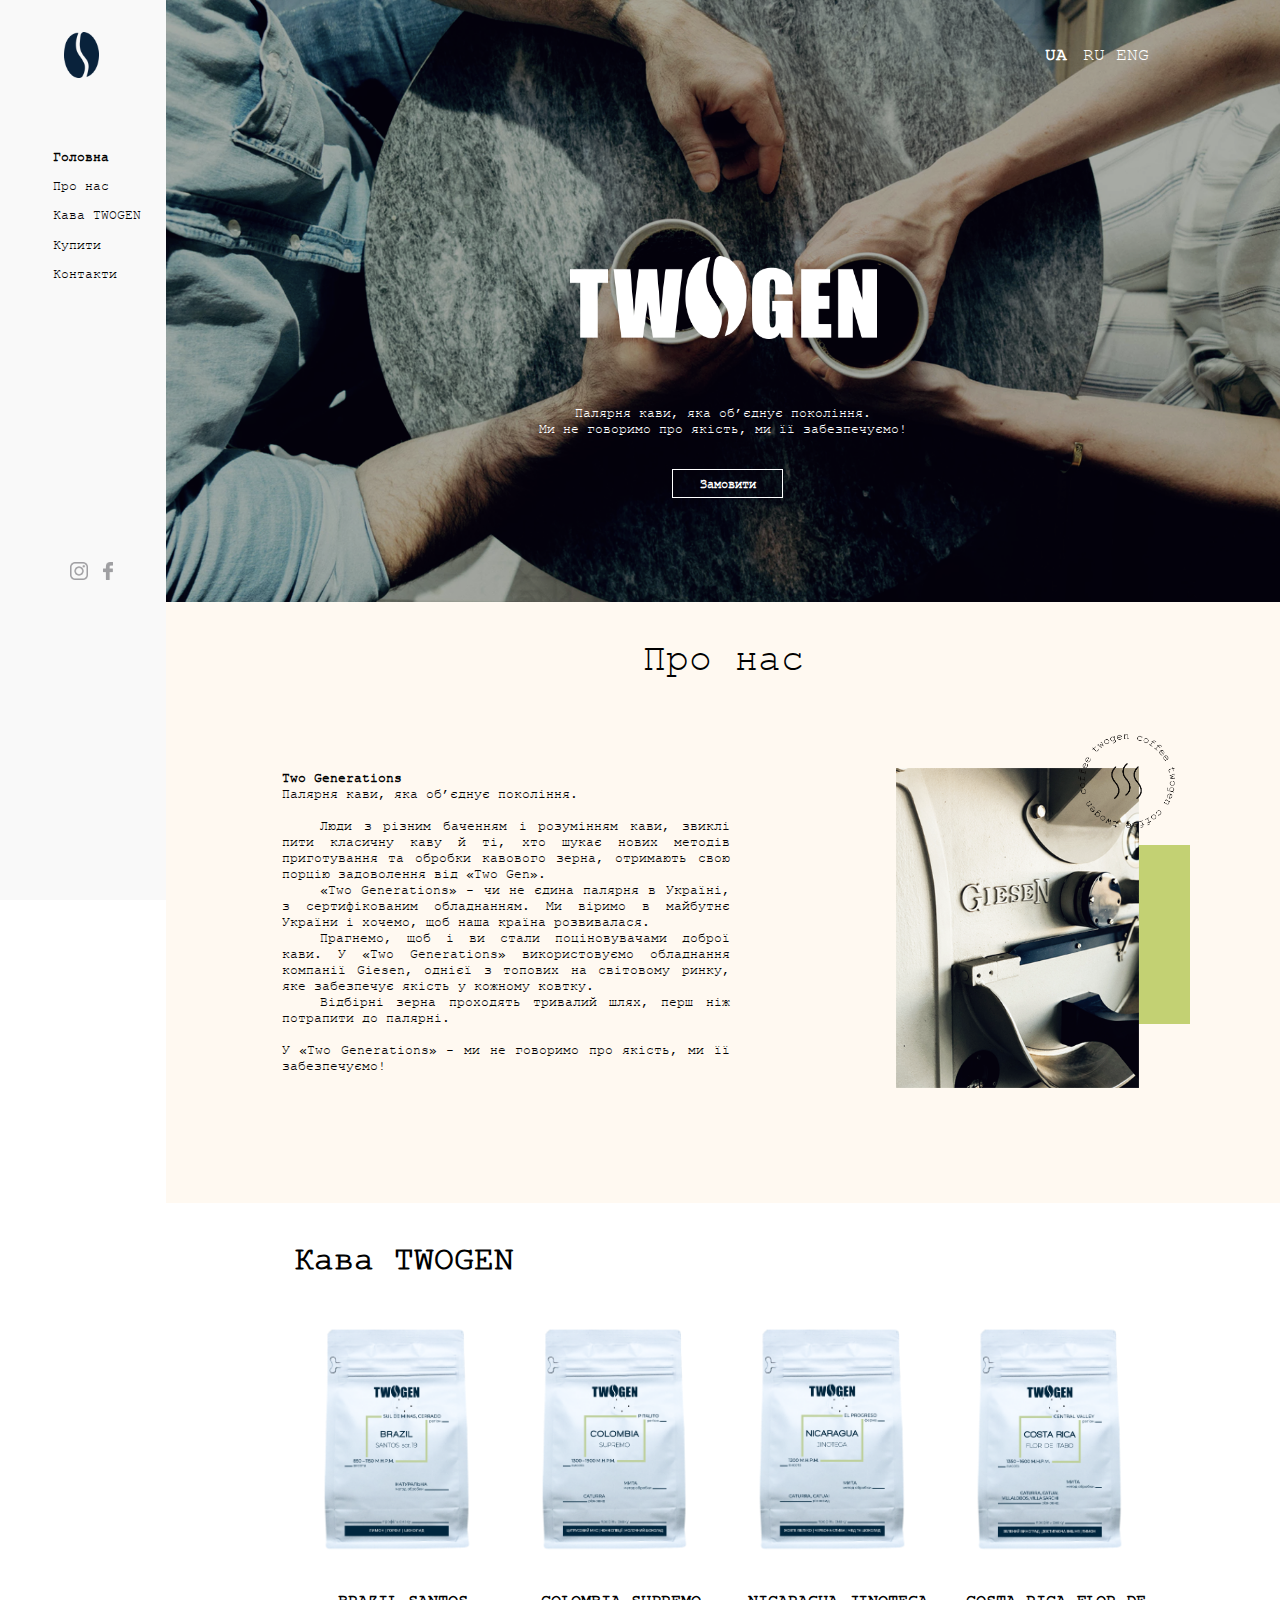
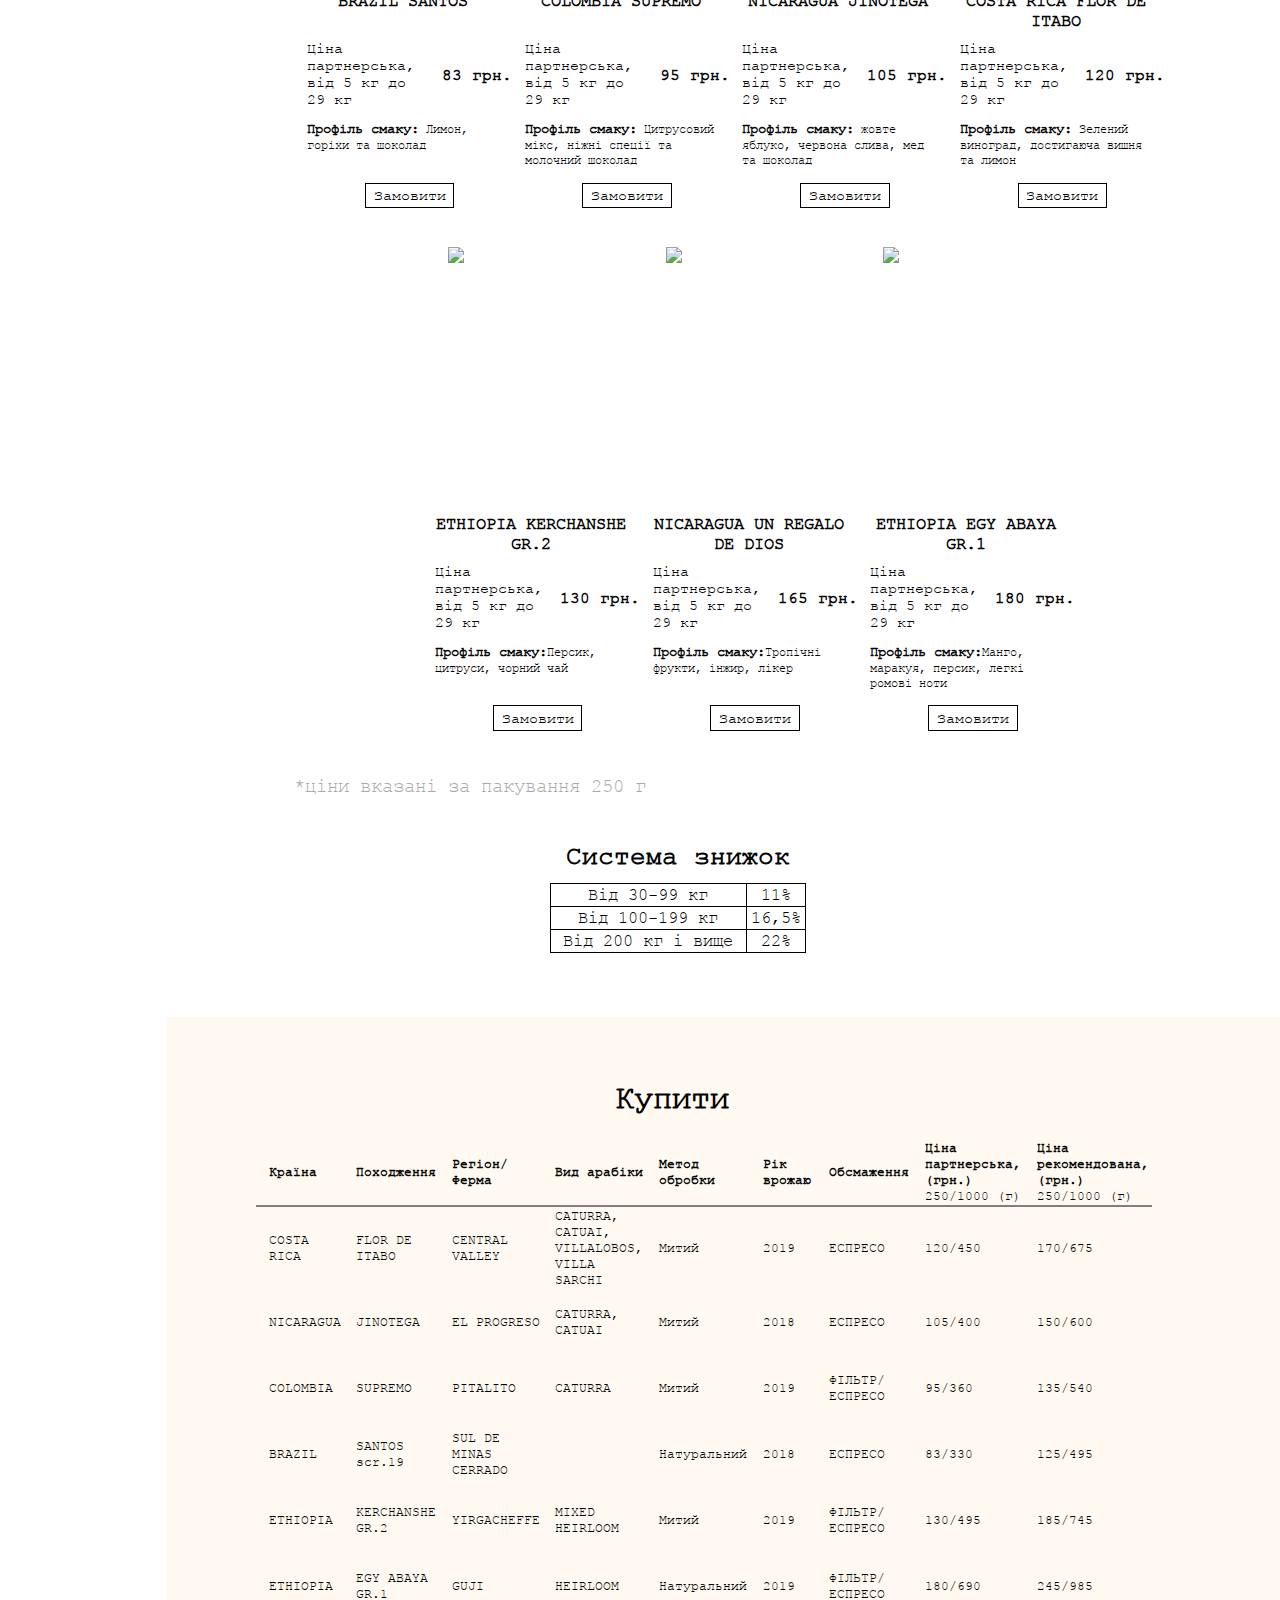
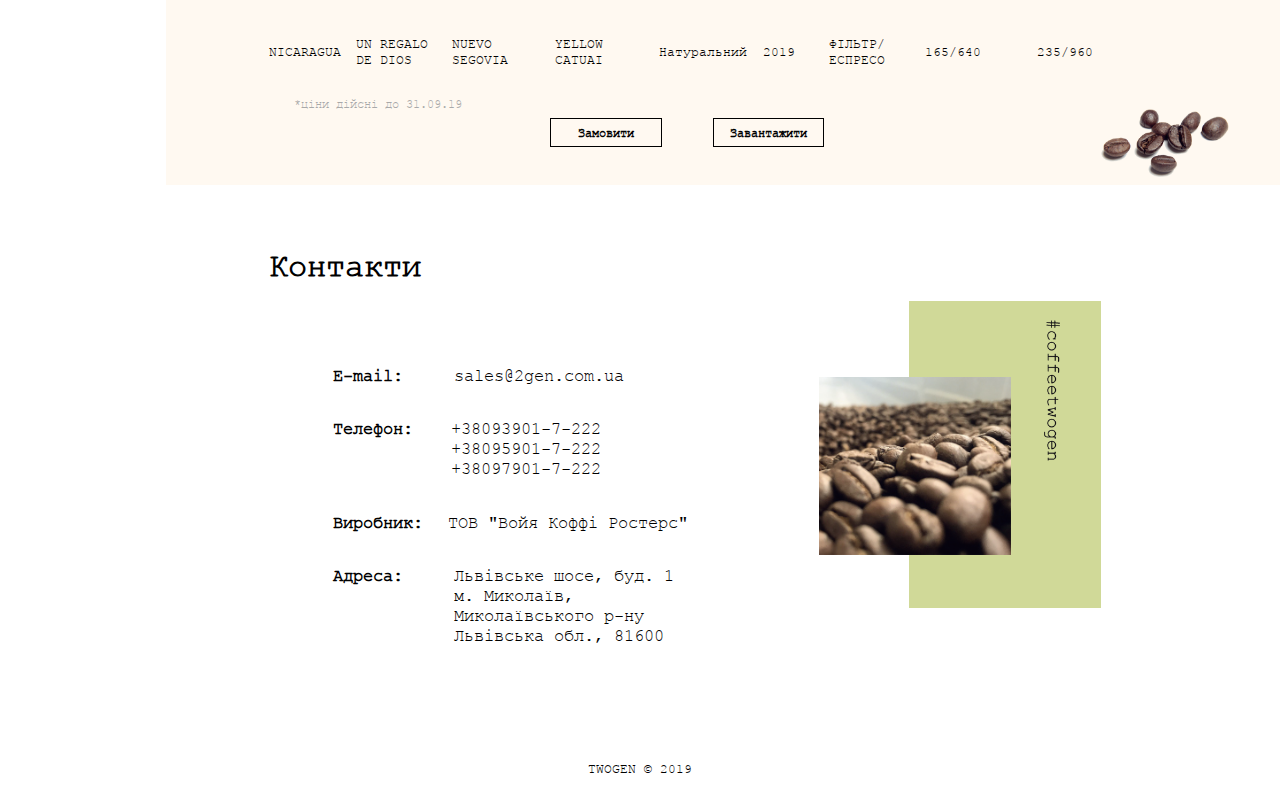
==== commit 7332c922: "com8" ====
--- a/index.html
+++ b/index.html
@@ -29,7 +29,7 @@
             <div class="language">
                 <div class="circle"><a class="lang active_lang" href="index.html">UA</a></div>
                 <div class="circle"><a class="lang" href="russian.html">RU</a></div>
-                <!-- <div class="circle"><a class="lang" href="english.html">ENG</a></div> -->
+                <div class="circle"><a class="lang" href="english.html">ENG</a></div>
             </div>
             <img class="main_logo" src="img/logotype.png">
             <p class="main_text">Палярня кави, яка об’єднує покоління.<br> Ми не говоримо про якість, ми її забезпечуємо!</p>
@@ -316,7 +316,7 @@
                 <p class="price_date">*ціни дійсні до 31.09.19</p>
                 <div class="box_buttons">
                     <a href="https://twogen.bitrix24.ua/pub/form/6/ldwj6g/"><button class="opt_order">Замовити</button></a>
-                    <a href="prices/EXL ПРАЙСИ.xlsx"  download="prices"><button class="opt_order">Завантажити</button></a>
+                    <a href="prices/Price.xlsx"  download="prices"><button class="opt_order">Завантажити</button></a>
                 </div>
                 <img class="coffee_beans_opt" src="img/Coffee-Beans-section4.png">
             </div>
@@ -360,7 +360,7 @@
         <div class="language">
             <div class="circle"><a class="lang active_lang" href="index.html">UA</a></div>
             <div class="circle"><a class="lang" href="russian.html">RU</a></div>
-            <!-- <div class="circle"><a class="lang" href="english.html">ENG</a></div> -->
+            <div class="circle"><a class="lang" href="english.html">ENG</a></div>
         </div>
         <img class="head_logo" src="img/LOGO-01.png">
         <button class="hamburger">&#9776;</button>
@@ -424,10 +424,10 @@
                                                 <div class="price">Ціна партнерська, від 5 кг до 29 кг</div>
                                                 <div class="box_price">83 грн.</div>
                                             </div>
-                                            <div class="box2">
+                                            <!-- <div class="box2">
                                                 <div class="price">Ціна рекомендована</div>
                                                 <div class="box_price">125 грн.</div>
-                                            </div>
+                                            </div> -->
                                     <p class="coffee_about"><span class="bold">Профіль смаку:</span> Лимон, горіхи та шоколад</p>
                                     <a href="https://twogen.bitrix24.ua/pub/form/6/ldwj6g/"><button class="btn_order">Замовити</button></a>
                                 </div>
@@ -440,10 +440,10 @@
                                                 <div class="price">Ціна партнерська, від 5 кг до 29 кг</div>
                                                 <div class="box_price">95 грн.</div>
                                             </div>
-                                            <div class="box2">
+                                            <!-- <div class="box2">
                                                 <div class="price">Ціна рекомендована</div>
                                                 <div class="box_price">135 грн.</div>
-                                            </div>
+                                            </div> -->
                                     <p class="coffee_about"><span class="bold">Профіль смаку:</span> Цитрусовий мікс, ніжні спеції та молочний шоколад</p>
                                     <a href="https://twogen.bitrix24.ua/pub/form/6/ldwj6g/"><button class="btn_order">Замовити</button></a>
                                 </div>
@@ -456,10 +456,10 @@
                                             <div class="price">Ціна партнерська, від 5 кг до 29 кг</div>
                                             <div class="box_price">105 грн.</div>
                                         </div>
-                                        <div class="box2">
+                                        <!-- <div class="box2">
                                             <div class="price">Ціна рекомендована</div>
                                             <div class="box_price">150 грн.</div>
-                                        </div>
+                                        </div> -->
                                 <p class="coffee_about"><span class="bold">Профіль смаку:</span> жовте яблуко, червона слива, мед та шоколад</p>
                                 <a href="https://twogen.bitrix24.ua/pub/form/6/ldwj6g/"><button class="btn_order">Замовити</button></a>
                             </div>
@@ -472,10 +472,10 @@
                                                 <div class="price">Ціна партнерська, від 5 кг до 29 кг</div>
                                                 <div class="box_price">120 грн.</div>
                                             </div>
-                                            <div class="box2">
+                                            <!-- <div class="box2">
                                                 <div class="price">Ціна рекомендована</div>
                                                 <div class="box_price">170 грн.</div>
-                                            </div>
+                                            </div> -->
                                     <p class="coffee_about"><span class="bold">Профіль смаку:</span> Зелений виноград, достигаюча вишня та лимон</p>
                                     <a href="https://twogen.bitrix24.ua/pub/form/6/ldwj6g/"><button class="btn_order">Замовити</button></a>
                                 </div>
@@ -490,10 +490,10 @@
                                             <div class="price">Ціна партнерська, від 5 кг до 29 кг</div>
                                             <div class="box_price">130 грн.</div>
                                         </div>
-                                        <div class="box2">
+                                        <!-- <div class="box2">
                                             <div class="price">Ціна рекомендована</div>
                                             <div class="box_price">185 грн.</div>
-                                        </div>
+                                        </div> -->
                                 <p class="coffee_about"><span class="bold">Профіль смаку:</span>Персик, цитруси, чорний чай</p>
                                 <a href="https://twogen.bitrix24.ua/pub/form/6/ldwj6g/"><button class="btn_order">Замовити</button></a>
                             </div>
@@ -509,10 +509,10 @@
                                     <div class="price">Ціна партнерська, від 5 кг до 29 кг</div>
                                     <div class="box_price">165 грн.</div>
                                 </div>
-                                <div class="box2">
+                                <!-- <div class="box2">
                                     <div class="price">Ціна рекомендована</div>
                                     <div class="box_price">236 грн.</div>
-                                </div>
+                                </div> -->
                                 <p class="coffee_about"><span class="bold">Профіль смаку:</span>Тропічні фрукти, інжир, лікер</p>
                                 <a href="https://twogen.bitrix24.ua/pub/form/6/ldwj6g/"><button class="btn_order">Замовити</button></a>
                             </div>
@@ -527,11 +527,11 @@
                             <div class="box2">
                                 <div class="price">Ціна партнерська, від 5 кг до 29 кг</div>
                                 <div class="box_price">180 грн.</div>
-                            </div>
+                            <!-- </div>
                             <div class="box2">
                                 <div class="price">Ціна рекомендована</div>
                                 <div class="box_price">245 грн.</div>
-                            </div>
+                            </div> -->
                         <p class="coffee_about"><span class="bold">Профіль смаку:</span>Манго, маракуя, персик, легкі ромові ноти</p>
                         <a href="https://twogen.bitrix24.ua/pub/form/6/ldwj6g/"><button class="btn_order">Замовити</button></a>
                     </div>
@@ -655,7 +655,7 @@
                     </div>
                     <p class="price_date">*ціни дійсні до 31.09.19</p>
                     <a href="https://twogen.bitrix24.ua/pub/form/6/ldwj6g/"><button class="opt_order">Замовити</button></a>
-                    <p><a href="prices/EXL ПРАЙСИ.xlsx" class="download" download="prices">Завантажити ціни</a></p>
+                    <p><a href="prices/Price.xlsx" class="download" download="prices">Завантажити ціни</a></p>
                     <img class="coffee_beans_opt" src="img/Coffee-Beans-section4.png">
                 </div>  
     </section>
--- a/css/style.css
+++ b/css/style.css
@@ -77,26 +77,29 @@
     }
 
     .circle {
-        width: 3vw;
-        height: 3vw;
-        background-image: url('../img/circle-1.png');
+        width: 2vw;
+        height: 3vw;    
+        /* background-image: url('../img/circle-1.png'); */
         background-size: 100% 100%;
         background-repeat: no-repeat;
         margin: 0.5vw;
     }
 
     .lang {
-        color: black;
+        color: white;
         text-decoration: none;
         font-family: "Courier prime";
-        font-size: 1.1vw;
-        font-weight: 800;
+        font-size: 1.4vw;
         display: flex;
         align-self: center;
         justify-content: center;
         align-items: center;
         position: relative;
         top: 1vw;
+    }
+
+    .active_lang {
+        font-weight: 800;
     }
 
     .main_page {
@@ -172,11 +175,11 @@
     }
 
     .about_prgr_text {
-        width: 41vw;
-        margin-left: 5vw;
-        margin-top: 3vw;
-        font-family: "Courier prime";
-        font-size: 1.1vw;
+        width: 35vw;
+        margin-left: 9vw;
+        padding-top: 4vw;
+        font-family: "Courier prime";
+        font-size: 1vw;
         color: black;
         text-align: justify;
     }
@@ -194,7 +197,7 @@
         position: absolute;
         z-index: 1;
         width: 13vw;
-        height: 18vw;
+        height: 14vw;
         top: 19vw;
         left: -20vw;    
     }
@@ -202,10 +205,10 @@
     .elem2_sec2 {
         position: absolute;
         z-index: 2;
-        width: 21vw;
-        height: 29vw;
+        width: 19vw;
+        height: 25vw;
         top: 13vw;
-        left: -32vw;
+        left: -30vw;
     }
 
     .elem3_sec2 {
@@ -242,13 +245,17 @@
         margin-left: 10vw;
     }
 
+    .row2 {
+        margin-left: 20vw;
+    }
+
     .coffee_item {
         width: 15vw;
         padding: 1vw;
     }
 
     .coffee_pack {
-        width: 13vw;
+        width: 12vw;
         height: auto;
         margin-left: 1vw;
     }
@@ -282,8 +289,8 @@
 
     .coffee_about {
         font-family: "Courier prime";
-        font-size: 1.1vw;
-        text-align: center;
+        font-size: 0.9vw;
+        text-align: left;
         width: 15vw;
         height: 5vw;
     }
@@ -295,7 +302,7 @@
         text-align: right;
         width: 14vw;
         position: relative;
-        top: 0.2vw;
+        top: 2vw;
     }
     
     .box {
@@ -312,6 +319,7 @@
 
     .bold {
         font-weight: 800;
+        font-size: 1.1vw;
     }
 
     .price {
@@ -335,7 +343,9 @@
         font-family: "Courier prime";
         font-size: 1.2vw;
         margin-left: 4.5vw;
-        margin-top: 1vw;
+        margin-top: 0vw;
+        position: relative;
+        top: -1vw;
     }
 
     .btn_order:hover {
@@ -346,21 +356,22 @@
 
     .discount_p {
         font-family: "Courier prime";
-        font-size: 3vw;
-        font-weight: 800;
-        text-align: center;
-        color: black;
-        margin-left: 13vw;
+        font-size: 2vw;
+        font-weight: 800;
+        text-align: center;
+        color: black;
+        margin-left: 0vw;
     }
 
     .discount_table {
-        width: 28vw;
-        margin-left: 27vw;
-        margin-top: 1vw;
-        font-family: "Courier prime";
-        font-size: 2vw;
-        text-align: center;
-    }
+        width: 20vw;
+        margin-left: 30vw;
+        margin-top: -1vw;
+        font-family: "Courier prime";
+        font-size: 1.3vw;
+        text-align: center;
+    }
+
     .discount_table, .disc_tr, .disc_td {
         border: 1px solid black;
         border-collapse: collapse;
@@ -385,7 +396,7 @@
         display: flex;
         flex-direction: column;
         width: 87vw;
-        height: 65vw;
+        height: 60vw;
         background-color: #fff9f1;
     }
 
@@ -394,6 +405,7 @@
         font-size: 2.5vw;
         text-align: center;
         margin-top: 5vw;
+        margin-left: -8vw;
     }
 
     .opt_table {
@@ -407,13 +419,16 @@
 
     .opt_table td {
         width: 4vw;
-        text-align: center;
+        text-align: left;
         height: 5vw;
+        padding-left: 1vw;
     }
 
     .table_bold {
         font-weight: 800;
         height: 5vw;
+        padding-left: 1vw;
+        text-align: left;
     }
 
     .underline th  {
@@ -435,7 +450,7 @@
     .opt_order {
         width: 8.7vw;
         height: 2.3vw;
-        margin-left: 39.5vw;
+        margin-left: 4vw;
         margin-top: -0.5vw;
         background-color: transparent;
         border: 1px solid black;
@@ -469,8 +484,18 @@
         margin-left: 10vw;
     }
     
+    .box_buttons {
+        display: flex;
+        flex-direction: row;
+        width: 40vw;
+        margin-left: 26vw;
+    }
 
     /* Contacts */
+
+    #section5 {
+        height: 44vw;
+    }
 
     .contacts_container {
         display: flex;
@@ -562,6 +587,8 @@
     .contacts_box2 {
         position: relative;
         margin-top: 5vw;
+        width: 50vw;
+        margin-right: 13vw;
     }
 
     .elem1 {
@@ -593,10 +620,10 @@
 
     .twogen {
         font-family: "Courier prime";
-        font-size: 1.2vw;
+        font-size: 1vw;
         width: 100vw;
         text-align: center;
-        padding-bottom: 2vw;
+        padding-bottom: 0vw;
     }
 }
 
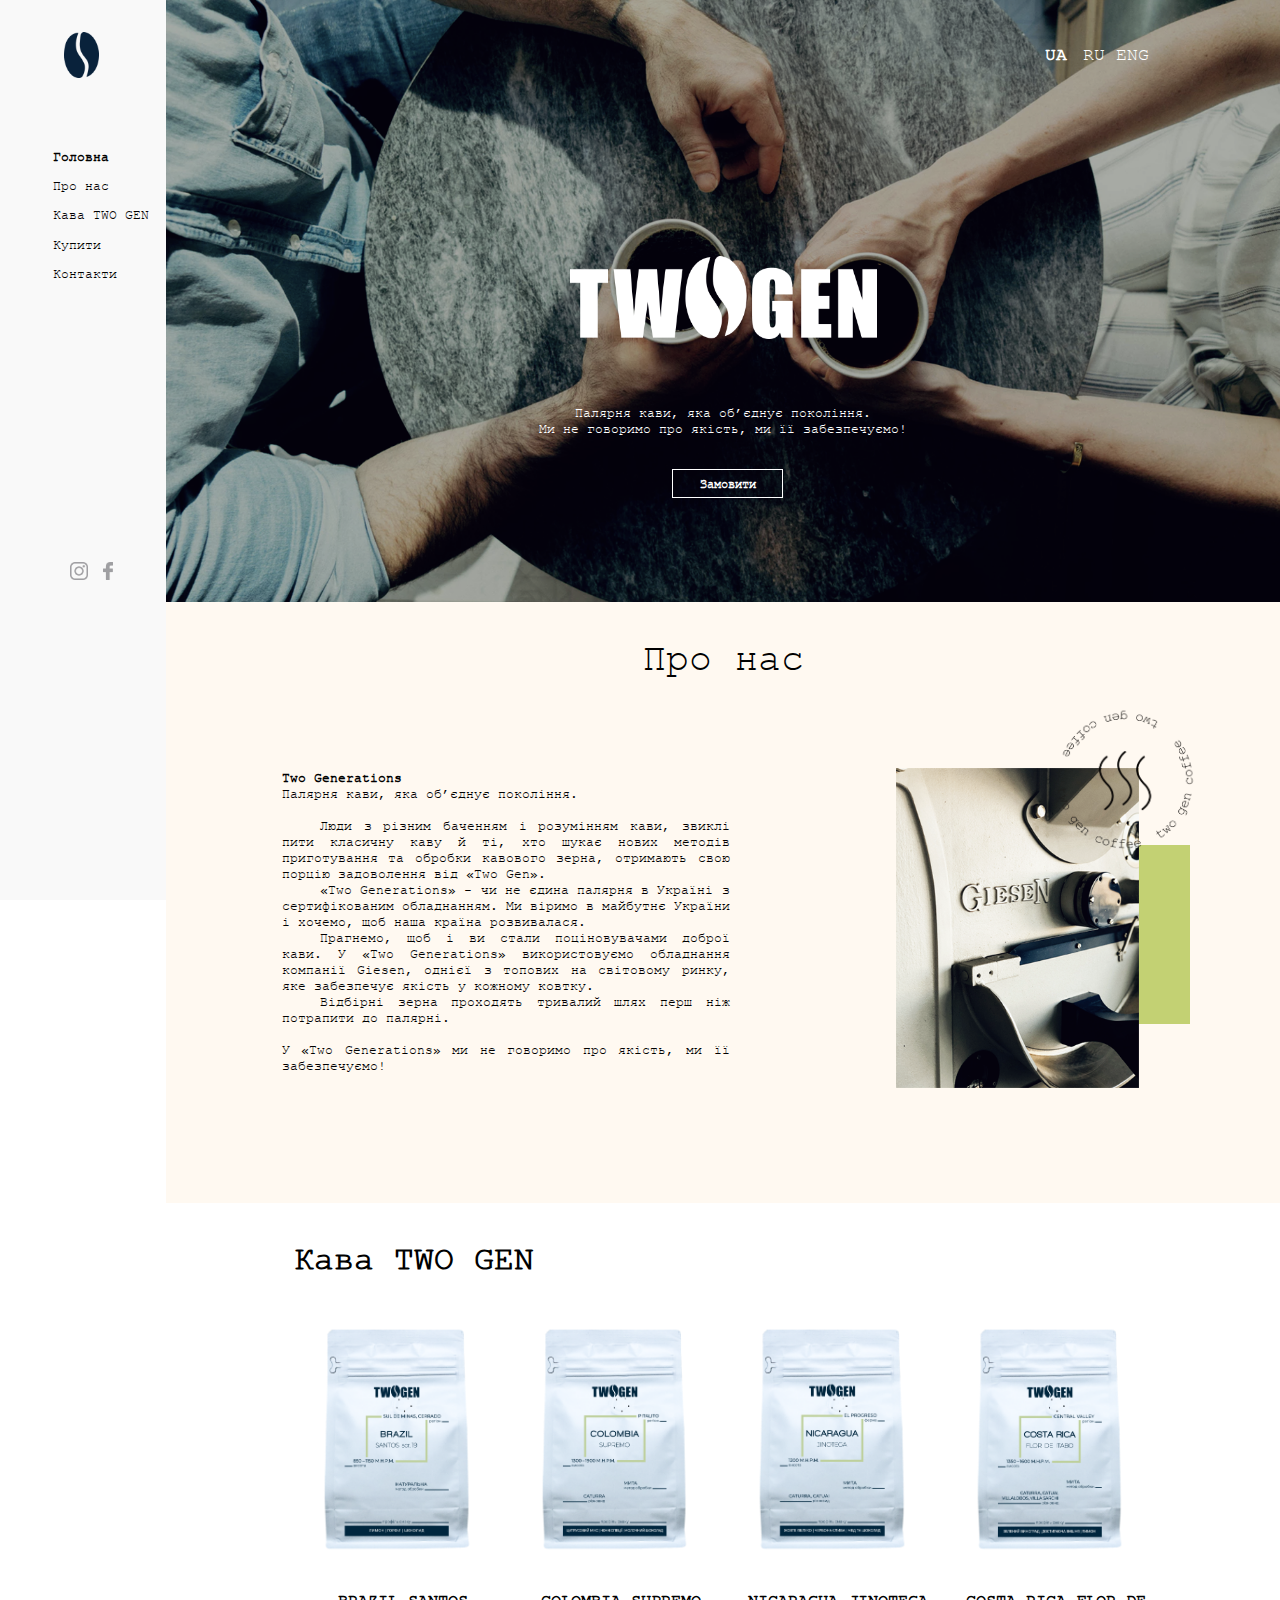
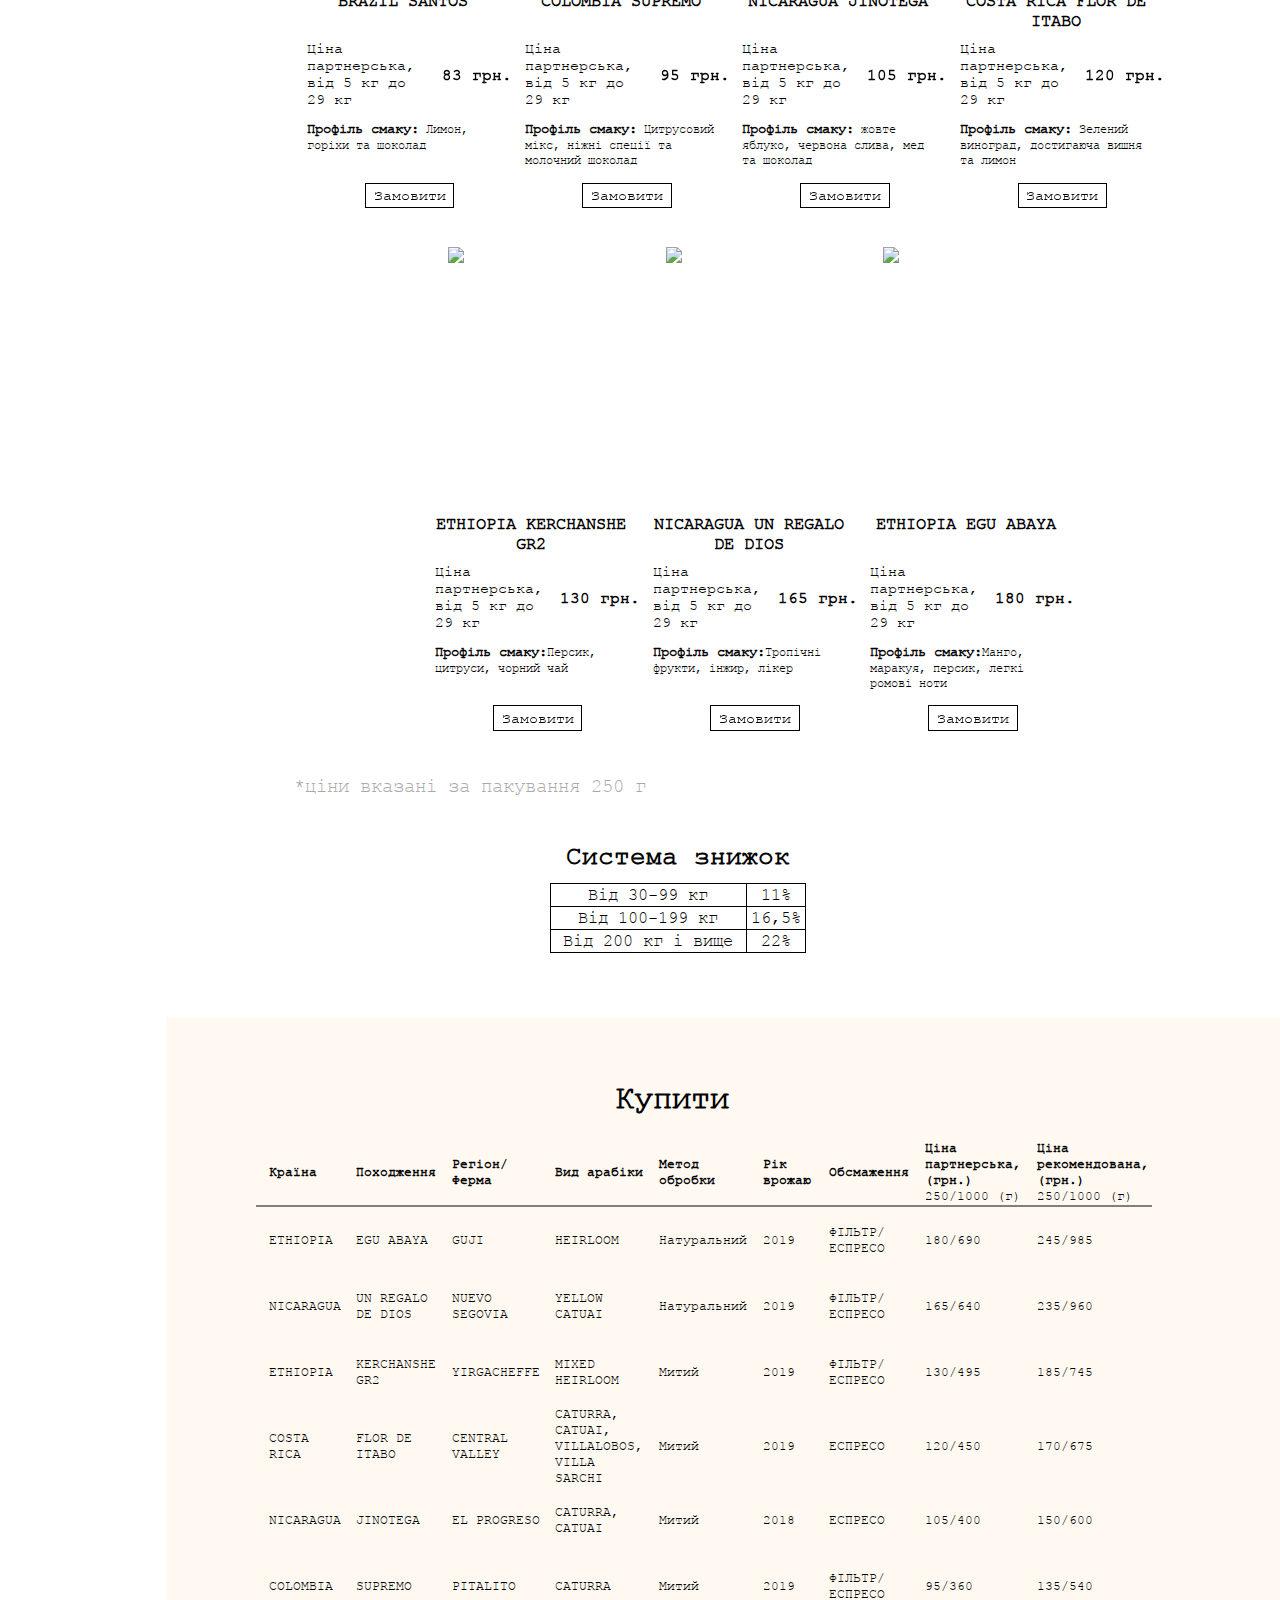
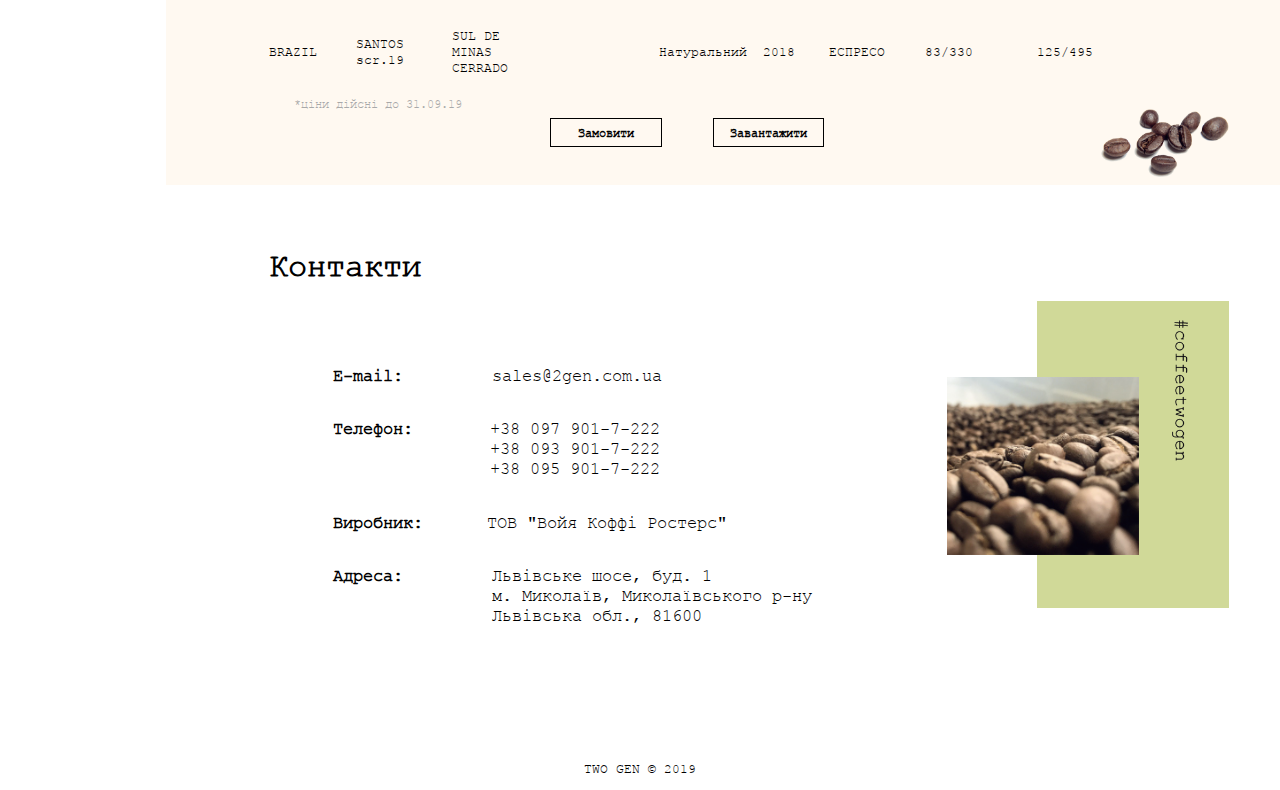
==== commit b7312fd9: "com8" ====
--- a/index.html
+++ b/index.html
@@ -7,7 +7,7 @@
     <link rel="stylesheet" href="css/style.css">
     <link rel="stylesheet" href="css/fonts.css">
     <link rel="stylesheet" href="css/burger.css">
-    <title>TwoGen</title>
+    <title>Two Gen</title>
 </head>
 <body>
     <div class="desktop" id="section1">
@@ -16,7 +16,7 @@
             <ul class="menu">
                 <li class="menu_item active"><a href="#section1">Головна</a></li>
                 <li class="menu_item"><a href="#section2">Про нас</a></li>
-                <li class="menu_item"><a href="#section3">Кава TWOGEN</a></li>
+                <li class="menu_item"><a href="#section3">Кава TWO GEN</a></li>
                 <li class="menu_item"><a href="#section4">Купити</a></li>
                 <li class="menu_item"><a href="#section5">Контакти</a></li>
             </ul>
@@ -45,11 +45,11 @@
                         Палярня кави, яка об’єднує покоління.<br><br>
                                
                         <span class="indent"></span>Люди з різним баченням і розумінням кави, звиклі пити класичну каву й ті, хто шукає нових методів приготування та обробки кавового зерна, отримають свою порцію задоволення від «Two Gen».<br> 
-                        <span class="indent"></span>«Two Generations» - чи не єдина палярня в Україні, з сертифікованим обладнанням. Ми віримо в майбутнє України і хочемо, щоб наша країна розвивалася.<br>
+                        <span class="indent"></span>«Two Generations» - чи не єдина палярня в Україні з сертифікованим обладнанням. Ми віримо в майбутнє України і хочемо, щоб наша країна розвивалася.<br>
                         <span class="indent"></span>Прагнемо, щоб і ви стали поціновувачами доброї кави. У «Two Generations» використовуємо обладнання компанії Giesen, однієї з топових на світовому ринку, яке забезпечує якість у кожному ковтку.<br>
-                        <span class="indent"></span>Відбірні зерна проходять тривалий шлях, перш ніж потрапити до палярні.<br><br>
+                        <span class="indent"></span>Відбірні зерна проходять тривалий шлях перш ніж потрапити до палярні.<br><br>
                                
-                        У  «Two Generations» - ми не говоримо про якість, ми її забезпечуємо!</p>
+                        У  «Two Generations» ми не говоримо про якість, ми її забезпечуємо!</p>
                 </div>
             </div>
         </section>
@@ -61,7 +61,7 @@
     </div>
     <div class="desktop" id="section3">
         <div class="coffee_wraper">
-            <p class="coffee_title">Кава TWOGEN</p>
+            <p class="coffee_title">Кава TWO GEN</p>
             <div class="coffee_container">
                     <div class="coffee_item">
                             <div class="wraper_pack">
@@ -145,7 +145,7 @@
                         <div class="wraper_pack">
                             <img class="coffee_pack" src="img/coffee_pack5.png">
                         </div>
-                        <h1 class="coffee_name">ETHIOPIA KERCHANSHE GR.2</h1>
+                        <h1 class="coffee_name">ETHIOPIA KERCHANSHE GR2</h1>
                         <div class="box">
                                 <div class="box2">
                                         <div class="price">Ціна партнерська, від 5 кг до 29 кг</div>
@@ -182,7 +182,7 @@
                 <div class="wraper_pack">
                     <img class="coffee_pack" src="img/coffee_pack6.png">
                 </div>
-                <h1 class="coffee_name">ETHIOPIA EGY ABAYA GR.1</h1>
+                <h1 class="coffee_name">ETHIOPIA EGU ABAYA</h1>
                
                 <div class="box">
                         <div class="box2">
@@ -235,7 +235,40 @@
                         <span class="light">250/1000 (г)</span>
                         </th>
                     </tr>
-                    <tr>
+                    <tr class="1">
+                        <td>ETHIOPIA</td>
+                        <td>EGU ABAYA</td>
+                        <td>GUJI</td>
+                        <td>HEIRLOOM</td>
+                        <td>Натуральний</td>
+                        <td>2019</td>
+                        <td>ФІЛЬТР/ЕСПРЕСО</td>
+                        <td>180/690</td>
+                        <td>245/985</td>
+                    </tr>
+                    <tr class="2">
+                        <td>NICARAGUA</td>
+                        <td>UN REGALO DE DIOS</td>
+                        <td>NUEVO SEGOVIA</td>
+                        <td>YELLOW CATUAI</td>
+                        <td>Натуральний</td>
+                        <td>2019</td>
+                        <td>ФІЛЬТР/ЕСПРЕСО</td>
+                        <td>165/640</td>
+                        <td>235/960</td>
+                    </tr> 
+                    <tr class="3">
+                        <td>ETHIOPIA</td>
+                        <td>KERCHANSHE GR2</td>
+                        <td>YIRGACHEFFE</td>
+                        <td>MIXED HEIRLOOM</td>
+                        <td>Митий</td>
+                        <td>2019</td>
+                        <td>ФІЛЬТР/ЕСПРЕСО</td>
+                        <td>130/495</td>
+                        <td>185/745</td>
+                    </tr>
+                    <tr class="4">
                         <td>COSTA RICA</td>
                         <td>FLOR DE ITABO</td>
                         <td>CENTRAL VALLEY</td>
@@ -246,7 +279,7 @@
                         <td>120/450</td>
                         <td>170/675</td>
                     </tr>
-                    <tr>
+                    <tr class="5">
                         <td>NICARAGUA</td>
                         <td>JINOTEGA</td>
                         <td>EL PROGRESO</td>
@@ -257,7 +290,7 @@
                         <td>105/400</td>
                         <td>150/600</td>
                     </tr>
-                    <tr>
+                    <tr class="6">
                         <td>COLOMBIA</td>
                         <td>SUPREMO</td>
                         <td>PITALITO</td>
@@ -268,7 +301,7 @@
                         <td>95/360</td>
                         <td>135/540</td>
                     </tr>
-                    <tr>
+                    <tr class="7">
                         <td>BRAZIL</td>
                         <td>SANTOS scr.19</td>
                         <td>SUL DE MINAS CERRADO</td>
@@ -278,39 +311,6 @@
                         <td>ЕСПРЕСО</td>
                         <td>83/330</td>
                         <td>125/495</td>
-                    </tr>
-                    <tr>
-                        <td>ETHIOPIA</td>
-                        <td>KERCHANSHE GR.2</td>
-                        <td>YIRGACHEFFE</td>
-                        <td>MIXED HEIRLOOM</td>
-                        <td>Митий</td>
-                        <td>2019</td>
-                        <td>ФІЛЬТР/ЕСПРЕСО</td>
-                        <td>130/495</td>
-                        <td>185/745</td>
-                    </tr>
-                    <tr>
-                        <td>ETHIOPIA</td>
-                        <td>EGY ABAYA GR.1</td>
-                        <td>GUJI</td>
-                        <td>HEIRLOOM</td>
-                        <td>Натуральний</td>
-                        <td>2019</td>
-                        <td>ФІЛЬТР/ЕСПРЕСО</td>
-                        <td>180/690</td>
-                        <td>245/985</td>
-                    </tr>
-                    <tr>
-                        <td>NICARAGUA</td>
-                        <td>UN REGALO DE DIOS</td>
-                        <td>NUEVO SEGOVIA</td>
-                        <td>YELLOW CATUAI</td>
-                        <td>Натуральний</td>
-                        <td>2019</td>
-                        <td>ФІЛЬТР/ЕСПРЕСО</td>
-                        <td>165/640</td>
-                        <td>235/960</td>
                     </tr>      
                 </table>
                 <p class="price_date">*ціни дійсні до 31.09.19</p>
@@ -328,21 +328,21 @@
                 <h1 class="contacts_head">Контакти</h1>
                 <div class="email">
                     <p class="email_p">E-mail:</p>
-                    <p class="email_mail">sales@2gen.com.ua</p>
+                    <p class="email_mail mail_ua">sales@2gen.com.ua</p>
                 </div>
                 <div class="mobile_sec">
                     <p class="mobile_p">Телефон:</p>
-                    <p class="mobile_mob">+38093901-7-222<br>
-                                          +38095901-7-222<br>
-                                          +38097901-7-222</p>
+                    <p class="mobile_mob mob_ua">+38 097 901-7-222<br>
+                                          +38 093 901-7-222<br>
+                                          +38 095 901-7-222</p>
                 </div>
                 <div class="productor">
                     <p class="productor_p">Виробник:</p>
-                    <p class="productor_prod">ТОВ "Войя Коффі Ростерс"</p>
+                    <p class="productor_prod prod_ua">ТОВ "Войя Коффі Ростерс"</p>
                 </div>
                 <div class="adress">
                     <p class="adress_p">Адреса:</p>
-                    <p class="adress_adr">Львівське шосе, буд. 1<br>
+                    <p class="adress_adr adr_ua">Львівське шосе, буд. 1<br>
                                         м. Миколаїв, Миколаївського р-ну<br>
                                         Львівська обл., 81600</p>
                 </div>
@@ -354,7 +354,7 @@
             </div>
         </div> 
     </div> 
-    <p class="twogen">TWOGEN &copy; 2019</p>
+    <p class="twogen">TWO GEN &copy; 2019</p>
    <div class="mobile">
     <header>
         <div class="language">
@@ -385,25 +385,14 @@
             <div class="container">
                 <div class="about_pargr">
                     <p class="about_prgr_text"><span class="about_bold">Two Generations</span><br>
-                        <span class="indent"></span>Палярня кави, яка об’єднує покоління.<br><br>
+                        Палярня кави, яка об’єднує покоління.<br><br>
                                
-                        <span class="indent"></span>Люди з різним баченням і розумінням кави, звиклі пити класичну насичену каву й ті, 
-                        хто шукає нових методів приготування та обробки кавового зерна, отримають свою порцію 
-                        задоволення від «Two Gen». Ми робимо усе, щоб задовільнити ваші бажання, від найменш вибагливих до найекстравагантніших.<br> 
-                        <span class="indent"></span>«Two Generations» - чи не єдина палярня в Україні, з сертифікованим обладнанням.
-                        Ми пильнуємо про те, щоб не лише кава була найвищого ґатунку, але й усі процеси
-                        відбувалися максимально прозоро. Ми віримо в майбутнє України і хочемо, щоб наша країна розвивалася.<br>
-                        <span class="indent"></span>Ми за те, щоб готувати якісний продукт. Прагнемо, щоб і ви стали поціновувачами доброї кави. 
-                        Ми налагодили співпрацю з постачальниками, для яких якість така ж важлива, як для нас. 
-                        Наша компанія піклується про безперервний розвиток і навчання персоналу.
-                        У «Two Generations» використовуємо обладнання компанії Giesen, однієї з топових
-                        на світовому ринку по виготовленню обсмажувальних машин - ростерів , 
-                        а дотримання тонкощів технології обсмажування кавового зерна – забезпечує якість у кожному ковтку.<br>
-                        <span class="indent"></span>Відбірні зерна проходять тривалий шлях, перш ніж потрапити до палярні «Two Generations». 
-                        У нас на складі забезпечуємо повний клімат-контроль, аби зерна не втрачали своїх смакових
-                        властивостей.<br><br>
+                        <span class="indent"></span>Люди з різним баченням і розумінням кави, звиклі пити класичну каву й ті, хто шукає нових методів приготування та обробки кавового зерна, отримають свою порцію задоволення від «Two Gen».<br> 
+                        <span class="indent"></span>«Two Generations» - чи не єдина палярня в Україні з сертифікованим обладнанням. Ми віримо в майбутнє України і хочемо, щоб наша країна розвивалася.<br>
+                        <span class="indent"></span>Прагнемо, щоб і ви стали поціновувачами доброї кави. У «Two Generations» використовуємо обладнання компанії Giesen, однієї з топових на світовому ринку, яке забезпечує якість у кожному ковтку.<br>
+                        <span class="indent"></span>Відбірні зерна проходять тривалий шлях перш ніж потрапити до палярні.<br><br>
                                
-                        У  «Two Generations» - ми не говоримо про якість, ми її забезпечуємо!</p>
+                        У  «Two Generations» ми не говоримо про якість, ми її забезпечуємо!</p>
                 </div>
             </div>
         <div class="container2">
@@ -414,7 +403,7 @@
     </section>
     <section id="coffee_mobile">
             <div class="coffee_wraper">
-                <p class="coffee_title">Кава TWOGEN</p>
+                <p class="coffee_title">Кава TWO GEN</p>
                 <div class="coffee_container">
                         <div class="coffee_item">
                                 <img class="coffee_pack" src="img/coffee_pack3.png">
@@ -484,7 +473,7 @@
                             <div class="wraper_pack">
                                 <img class="coffee_pack" src="img/coffee_pack5.png">
                             </div>
-                            <h1 class="coffee_name">ETHIOPIA KERCHANSHE GR.2</h1>
+                            <h1 class="coffee_name">ETHIOPIA KERCHANSHE GR2</h1>
                             <div class="box">
                                     <div class="box2">
                                             <div class="price">Ціна партнерська, від 5 кг до 29 кг</div>
@@ -521,7 +510,7 @@
                     <div class="wraper_pack">
                         <img class="coffee_pack" src="img/coffee_pack6.png">
                     </div>
-                    <h1 class="coffee_name">ETHIOPIA EGY ABAYA GR.1</h1>
+                    <h1 class="coffee_name">ETHIOPIA EGU ABAYA</h1>
                    
                     <div class="box">
                             <div class="box2">
@@ -532,9 +521,9 @@
                                 <div class="price">Ціна рекомендована</div>
                                 <div class="box_price">245 грн.</div>
                             </div> -->
-                        <p class="coffee_about"><span class="bold">Профіль смаку:</span>Манго, маракуя, персик, легкі ромові ноти</p>
-                        <a href="https://twogen.bitrix24.ua/pub/form/6/ldwj6g/"><button class="btn_order">Замовити</button></a>
-                    </div>
+                            </div>
+                            <p class="coffee_about"><span class="bold">Профіль смаку:</span>Манго, маракуя, персик, легкі ромові ноти</p>
+                            <a href="https://twogen.bitrix24.ua/pub/form/6/ldwj6g/"><button class="btn_order">Замовити</button></a>
                     </div> 
                         <p class="value_pack">*ціни вказані за пакування 250 г</p>
                     </div>  
@@ -574,7 +563,40 @@
                                 <span class="light">250/1000 (г)</span>
                                 </th>
                             </tr>
-                            <tr>
+                            <tr class="1">
+                                <td>ETHIOPIA</td>
+                                <td>EGU ABAYA</td>
+                                <td>GUJI</td>
+                                <td>HEIRLOOM</td>
+                                <td>Натуральний</td>
+                                <td>2019</td>
+                                <td>ФІЛЬТР/ЕСПРЕСО</td>
+                                <td>180/690</td>
+                                <td>245/985</td>
+                            </tr>
+                            <tr class="2">
+                                <td>NICARAGUA</td>
+                                <td>UN REGALO DE DIOS</td>
+                                <td>NUEVO SEGOVIA</td>
+                                <td>YELLOW CATUAI</td>
+                                <td>Натуральний</td>
+                                <td>2019</td>
+                                <td>ФІЛЬТР/ЕСПРЕСО</td>
+                                <td>165/640</td>
+                                <td>235/960</td>
+                            </tr> 
+                            <tr class="3">
+                                <td>ETHIOPIA</td>
+                                <td>KERCHANSHE GR2</td>
+                                <td>YIRGACHEFFE</td>
+                                <td>MIXED HEIRLOOM</td>
+                                <td>Митий</td>
+                                <td>2019</td>
+                                <td>ФІЛЬТР/ЕСПРЕСО</td>
+                                <td>130/495</td>
+                                <td>185/745</td>
+                            </tr>
+                            <tr class="4">
                                 <td>COSTA RICA</td>
                                 <td>FLOR DE ITABO</td>
                                 <td>CENTRAL VALLEY</td>
@@ -585,7 +607,7 @@
                                 <td>120/450</td>
                                 <td>170/675</td>
                             </tr>
-                            <tr>
+                            <tr class="5">
                                 <td>NICARAGUA</td>
                                 <td>JINOTEGA</td>
                                 <td>EL PROGRESO</td>
@@ -596,7 +618,7 @@
                                 <td>105/400</td>
                                 <td>150/600</td>
                             </tr>
-                            <tr>
+                            <tr class="6">
                                 <td>COLOMBIA</td>
                                 <td>SUPREMO</td>
                                 <td>PITALITO</td>
@@ -607,7 +629,7 @@
                                 <td>95/360</td>
                                 <td>135/540</td>
                             </tr>
-                            <tr>
+                            <tr class="7">
                                 <td>BRAZIL</td>
                                 <td>SANTOS scr.19</td>
                                 <td>SUL DE MINAS CERRADO</td>
@@ -617,39 +639,6 @@
                                 <td>ЕСПРЕСО</td>
                                 <td>83/330</td>
                                 <td>125/495</td>
-                            </tr>
-                            <tr>
-                                <td>ETHIOPIA</td>
-                                <td>KERCHANSHE GR.2</td>
-                                <td>YIRGACHEFFE</td>
-                                <td>MIXED HEIRLOOM</td>
-                                <td>Митий</td>
-                                <td>2019</td>
-                                <td>ФІЛЬТР/ЕСПРЕСО</td>
-                                <td>130/495</td>
-                                <td>185/745</td>
-                            </tr>
-                            <tr>
-                                <td>ETHIOPIA</td>
-                                <td>EGY ABAYA GR.1</td>
-                                <td>GUJI</td>
-                                <td>HEIRLOOM</td>
-                                <td>Натуральний</td>
-                                <td>2019</td>
-                                <td>ФІЛЬТР/ЕСПРЕСО</td>
-                                <td>180/690</td>
-                                <td>245/985</td>
-                            </tr>
-                            <tr>
-                                <td>NICARAGUA</td>
-                                <td>UN REGALO DE DIOS</td>
-                                <td>NUEVO SEGOVIA</td>
-                                <td>YELLOW CATUAI</td>
-                                <td>Натуральний</td>
-                                <td>2019</td>
-                                <td>ФІЛЬТР/ЕСПРЕСО</td>
-                                <td>165/640</td>
-                                <td>235/960</td>
                             </tr>      
                         </table>
                     </div>
@@ -669,9 +658,9 @@
                         </div>
                         <div class="email">
                             <p class="email_p">Телефон:</p>
-                            <p class="mobile_mob">+38093901-7-222<br>
-                                                  +38095901-7-222<br>
-                                                  +38097901-7-222</p>
+                            <p class="mobile_mob"> +38 097 901-7-222<br>
+                                                   +38 093 901-7-222<br>
+                                                   +38 095 901-7-222</p>
                         </div>
                         <div class="email">
                             <p class="email_p">Виробник:</p>
@@ -680,7 +669,7 @@
                         <div class="email">
                             <p class="email_p">Адреса:</p>
                             <p class="adress_adr">Львівське шосе, буд. 1<br>
-                                                м. Миколаїв, Миколаївського р-ну<br>
+                                                м. Миколаїв, Миколаївського р-ну,<br>
                                                 Львівська обл., 81600</p>
                         </div>
                     </div>
@@ -693,7 +682,7 @@
                         <a href="https://www.instagram.com/2gencoffee/" target="_blank"><img  class="social_insta" src="img/Insta.png"></a>
                         <a href="https://www.facebook.com/2gencoffee/posts/?ref=page_internal"><img class="social_fb" src="img/Fb.png"></a>
                     </div> 
-                    <p class="twogen_mobile">TWOGEN &copy; 2019</p>
+                    <p class="twogen_mobile">TWO GEN &copy; 2019</p>
                 </div>
     </section> 
    </div>
--- a/css/style.css
+++ b/css/style.css
@@ -527,7 +527,11 @@
     .email_mail {
         font-family: "Courier prime";
         font-size: 1.3vw;
-        margin-left: 4vw;
+        margin-left: 7vw;
+    }
+
+    .mail_ua {
+        margin-left: 7vw;
     }
 
     .mobile_sec {
@@ -545,7 +549,11 @@
     .mobile_mob {
         font-family: "Courier prime";
         font-size: 1.3vw;
-        margin-left: 3vw;
+        margin-left: 6vw;
+    }
+
+    .mob_ua {
+        margin-left: 6vw;
     }
 
     .productor {
@@ -564,6 +572,13 @@
         font-family: "Courier prime";
         font-size: 1.3vw;
         margin-left: 2vw;
+    }
+
+    .prod_ua {
+        margin-left: 5vw;
+    }
+    .prod_ru {
+        margin-left: 1vw;
     }
 
     .adress {
@@ -581,7 +596,19 @@
     .adress_adr {
         font-family: "Courier prime";
         font-size: 1.3vw;
-        margin-left: 4vw;
+        margin-left: 6vw;
+    }
+
+    .adr_ua {
+        margin-left: 7vw;
+    }
+
+    .adr_ru {
+        margin-left: 7vw;
+    }
+
+    .contacts_box {
+        width: 51vw;
     }
 
     .contacts_box2 {
@@ -651,7 +678,7 @@
 
     .mobile_bg {
         width: 100vw;
-        height: 162vw;
+        height: 170vw;
         margin-top: -1vw;
     }
 
@@ -672,9 +699,11 @@
         position: absolute;
         top: 73vw;
         color: white;
-        font-size: 4vw;
-        font-family: "Courier prime";
-        text-align: center;
+        font-size: 3.5vw;
+        font-family: "Courier prime";
+        text-align: center;
+        width: 80vw;
+        margin-left: 10vw;
     }
 
     .order_btn {
@@ -682,7 +711,7 @@
         top: 100vw;
         left: 38vw;
         background-color: transparent;
-        font-size: 4vw;
+        font-size: 3.5vw;
         font-family: "Courier prime";
         color: white;
         width: 27vw;
@@ -712,7 +741,7 @@
     }
 
     .about_prgr_text {
-        font-size: 5vw;
+        font-size: 3.5vw;
         font-family: "Courier prime";
         margin-left: 7vw;
         margin-right: 5vw;
@@ -725,6 +754,7 @@
 
     .container2 {
         position: relative;
+        margin-top: 20vw;
     }
 
     .elem1_sec2 {
@@ -775,14 +805,14 @@
     }
 
     .coffee_name {
-        font-size: 8vw;
+        font-size: 7vw;
         text-align: center;
         font-family: "Courier prime";
         font-weight: 800;
     }
 
     .coffee_about {
-        font-size: 4vw;
+        font-size: 3.5vw;
         text-align: center;
         font-family: "Courier prime";
         font-weight: 500;
@@ -792,7 +822,7 @@
 
     .box_price {
         font-family: "Courier prime";
-        font-size: 5vw;
+        font-size: 4.5vw;
         font-weight: 800;
         text-align: right;
         width: 30vw;
@@ -816,7 +846,7 @@
 
     .price {
         font-family: "Courier prime";
-        font-size: 5vw;
+        font-size: 4vw;
         font-weight: 300;
         text-align: left;
         margin-left: 10vw;
@@ -825,7 +855,7 @@
     .btn_order {
         background-color: transparent;
         font-family: "Courier prime";
-        font-size: 4vw;
+        font-size: 3.5vw;
         color: black;
         width: 26vw;
         border: 1px solid black;
@@ -862,35 +892,35 @@
     .email_p {
         margin-left: 6vw;
         font-family: "Courier prime";
-        font-size: 5vw;
+        font-size: 4.5vw;
         font-weight: 800;
     }
 
     .email_mail {
         margin-left: 6vw;
         font-family: "Courier prime";
-        font-size: 5vw;
+        font-size: 4.5vw;
         margin-top: 5vw;
     }
 
     .mobile_mob {
         margin-left: 3vw;
         font-family: "Courier prime";
-        font-size: 5vw;
+        font-size: 4.5vw;
         margin-top: 5vw;
     }
 
     .productor_prod {
         margin-left: 3vw;
         font-family: "Courier prime";
-        font-size: 5vw;
+        font-size: 4.5vw;
         margin-top: 5vw;
     }
 
     .adress_adr {
         margin-left: 3vw;
         font-family: "Courier prime";
-        font-size: 5vw;
+        font-size: 4.5vw;
         margin-top: 5vw;
     }
 
@@ -927,7 +957,7 @@
 
     .twogen_mobile {
         font-family: "Courier prime";
-        font-size: 4vw;
+        font-size: 3.5vw;
         margin-top: 7vw;
         margin-left: 30vw;
     }
@@ -944,7 +974,7 @@
         margin-left: 5vw;
         margin-top: 0vw;
         font-family: "Courier prime";
-        font-size: 4vw;
+        font-size: 3.5vw;
         border-collapse: collapse;
     } 
 
@@ -977,7 +1007,7 @@
         background-color: transparent;
         border: 1px solid black;
         font-family: "Courier prime";
-        font-size: 4vw;
+        font-size: 3.5vw;
         color: black;
         text-align: center;
         padding-right: 5vw;
@@ -1061,7 +1091,7 @@
         margin-top: 1vw;
         margin-bottom: 13vw;
         font-family: "Courier prime";
-        font-size: 5vw;
+        font-size: 4.5vw;
         text-align: center;
     }
 
@@ -1072,7 +1102,7 @@
 
     .download {
         font-family: "Courier prime";
-        font-size: 4vw;
+        font-size: 3.5vw;
         text-align: center;
         text-decoration: none;
         color: black;
@@ -1096,6 +1126,11 @@
         font-size: 3vw;
         margin-left: 5vw;
     }
+
+    /* Overflow */
+    header, .menu_mobile, #main_mobile, #about_mobile, #coffee_mobile, #opt_mobile, #contacts_mobile {
+        overflow-x: hidden;
+    }
 }
 
 
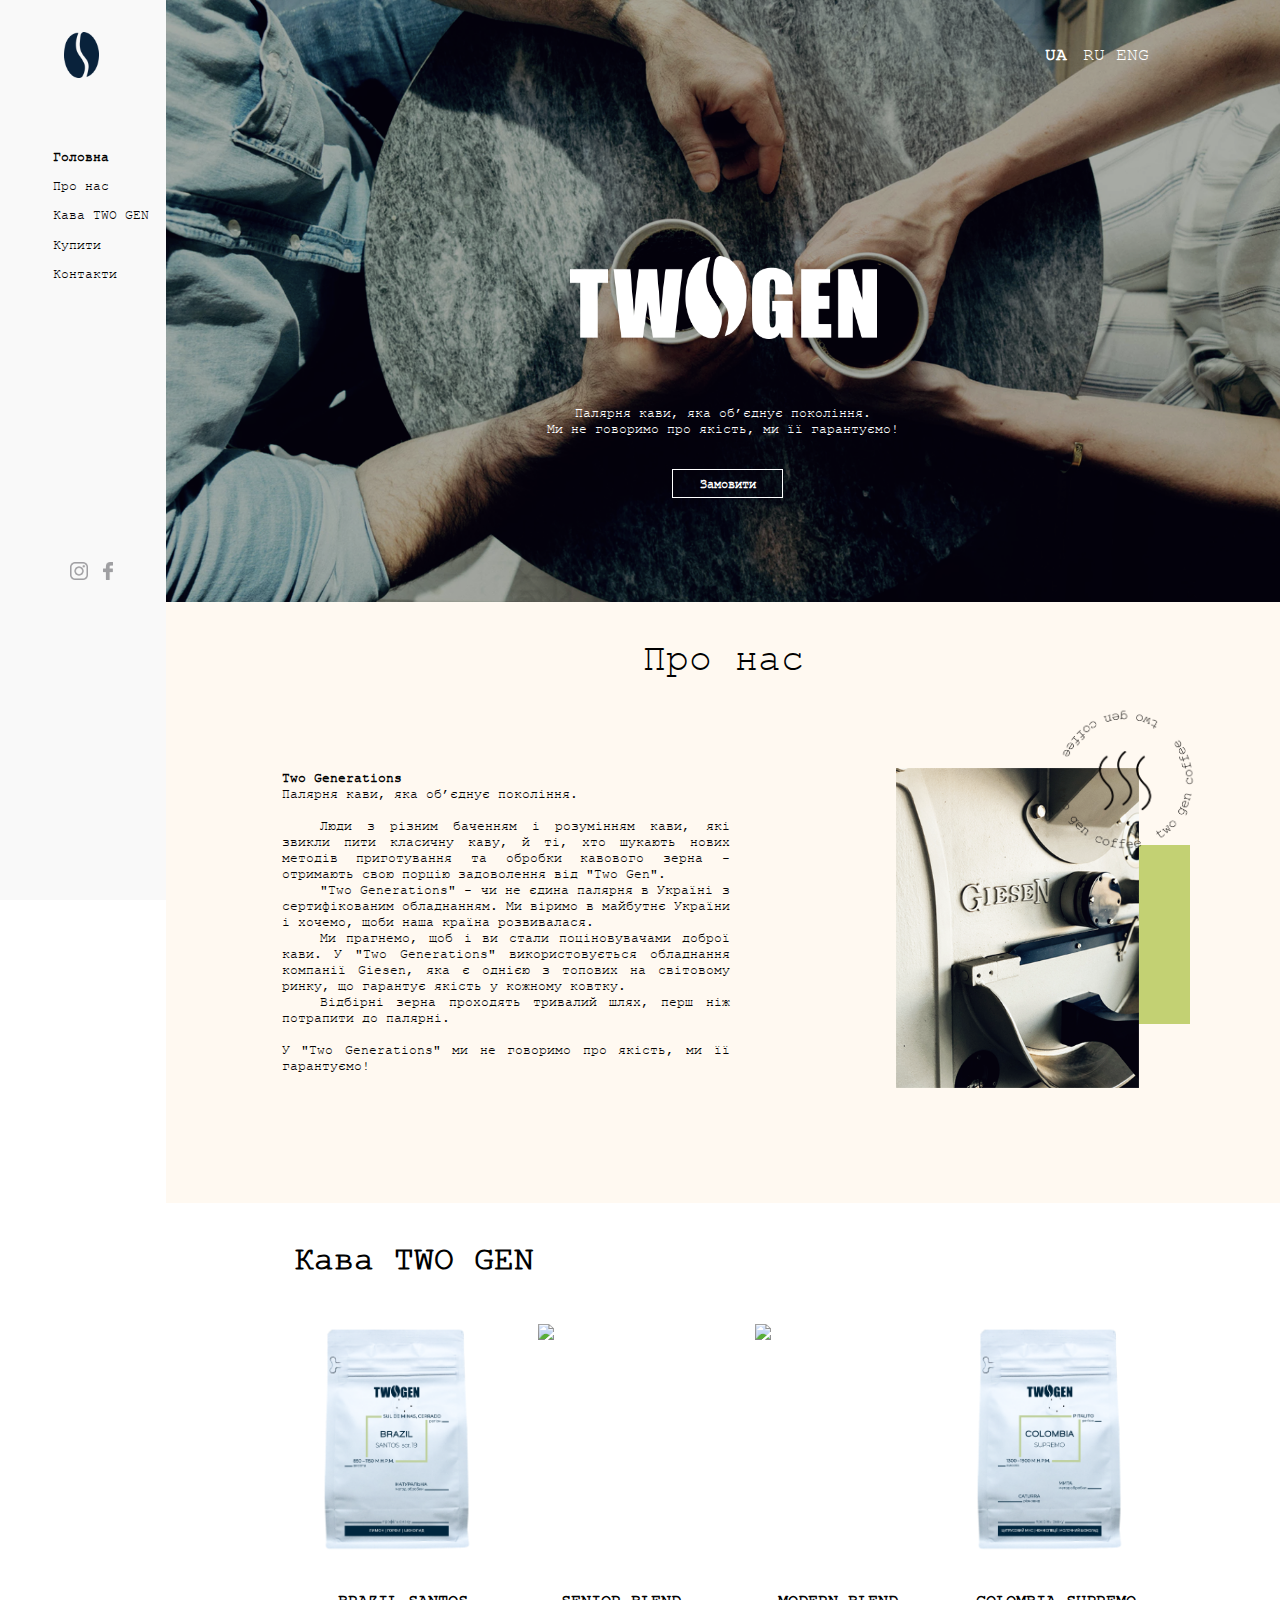
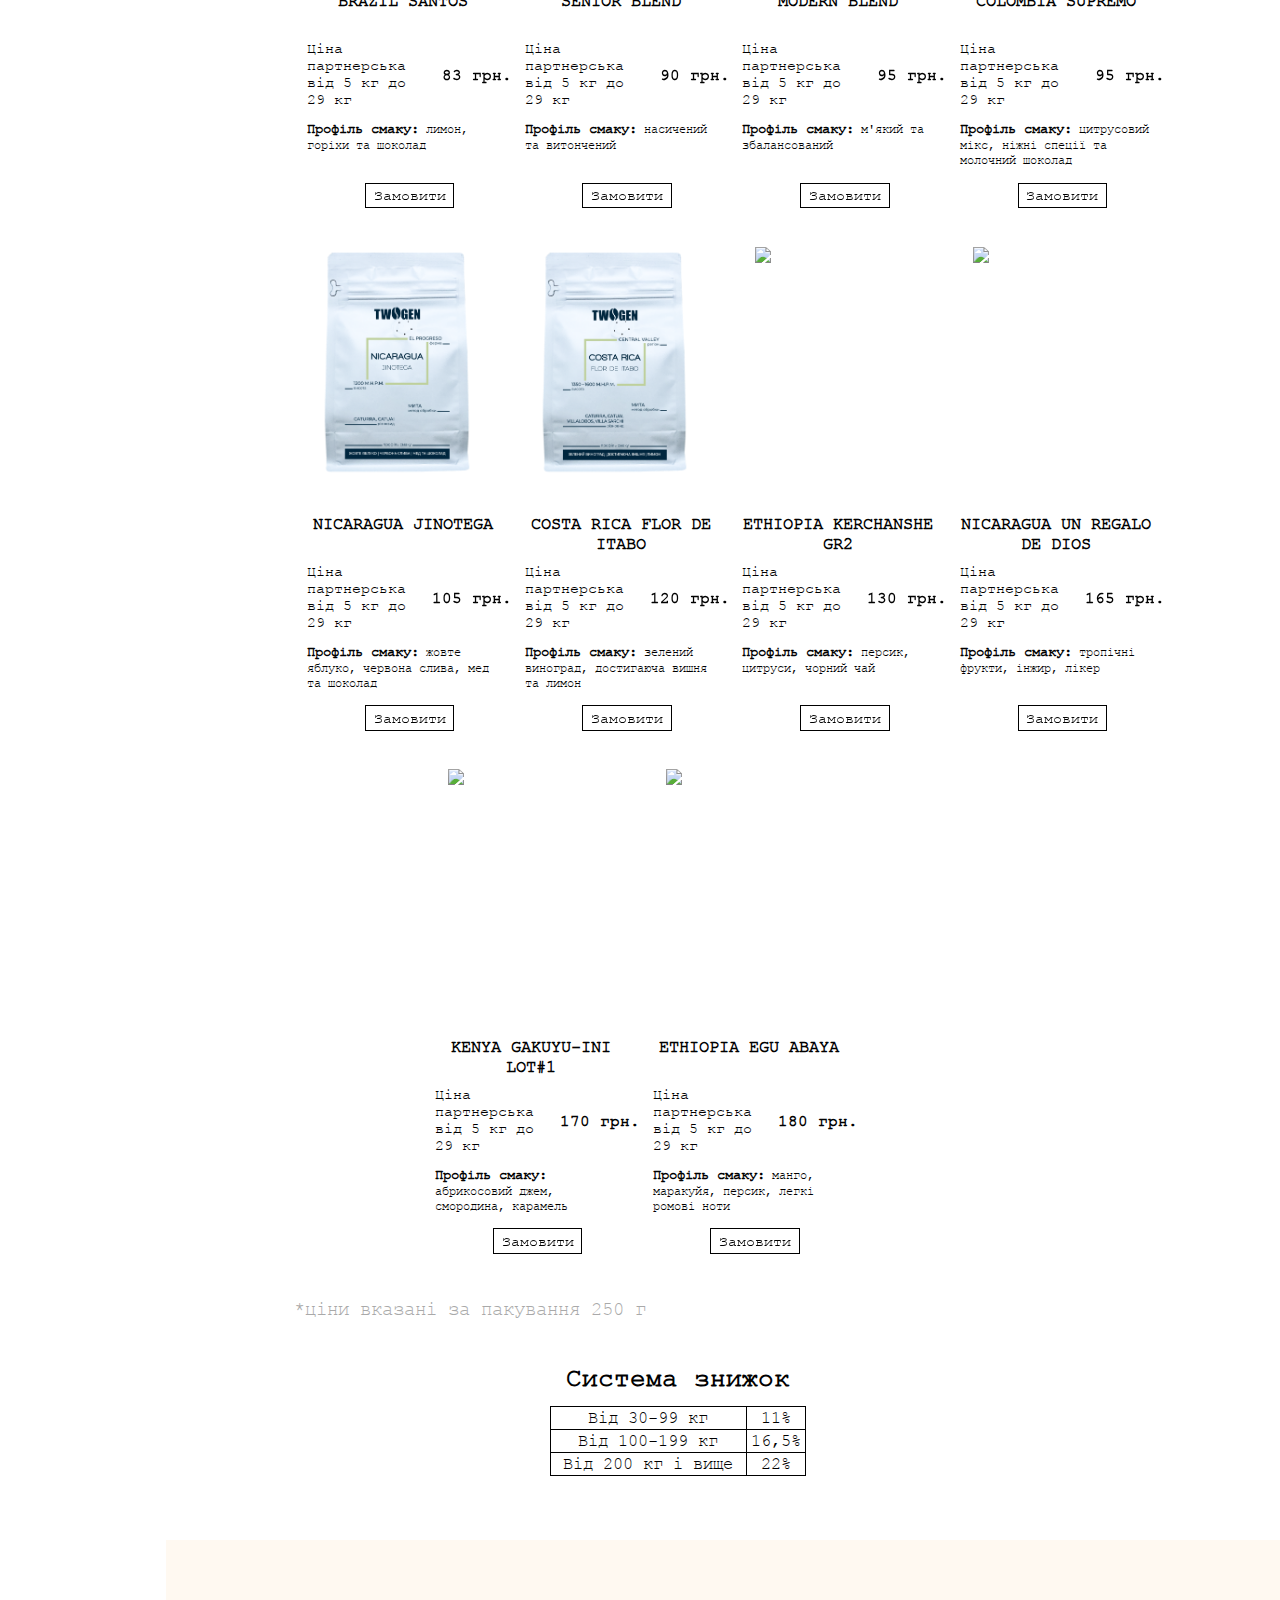
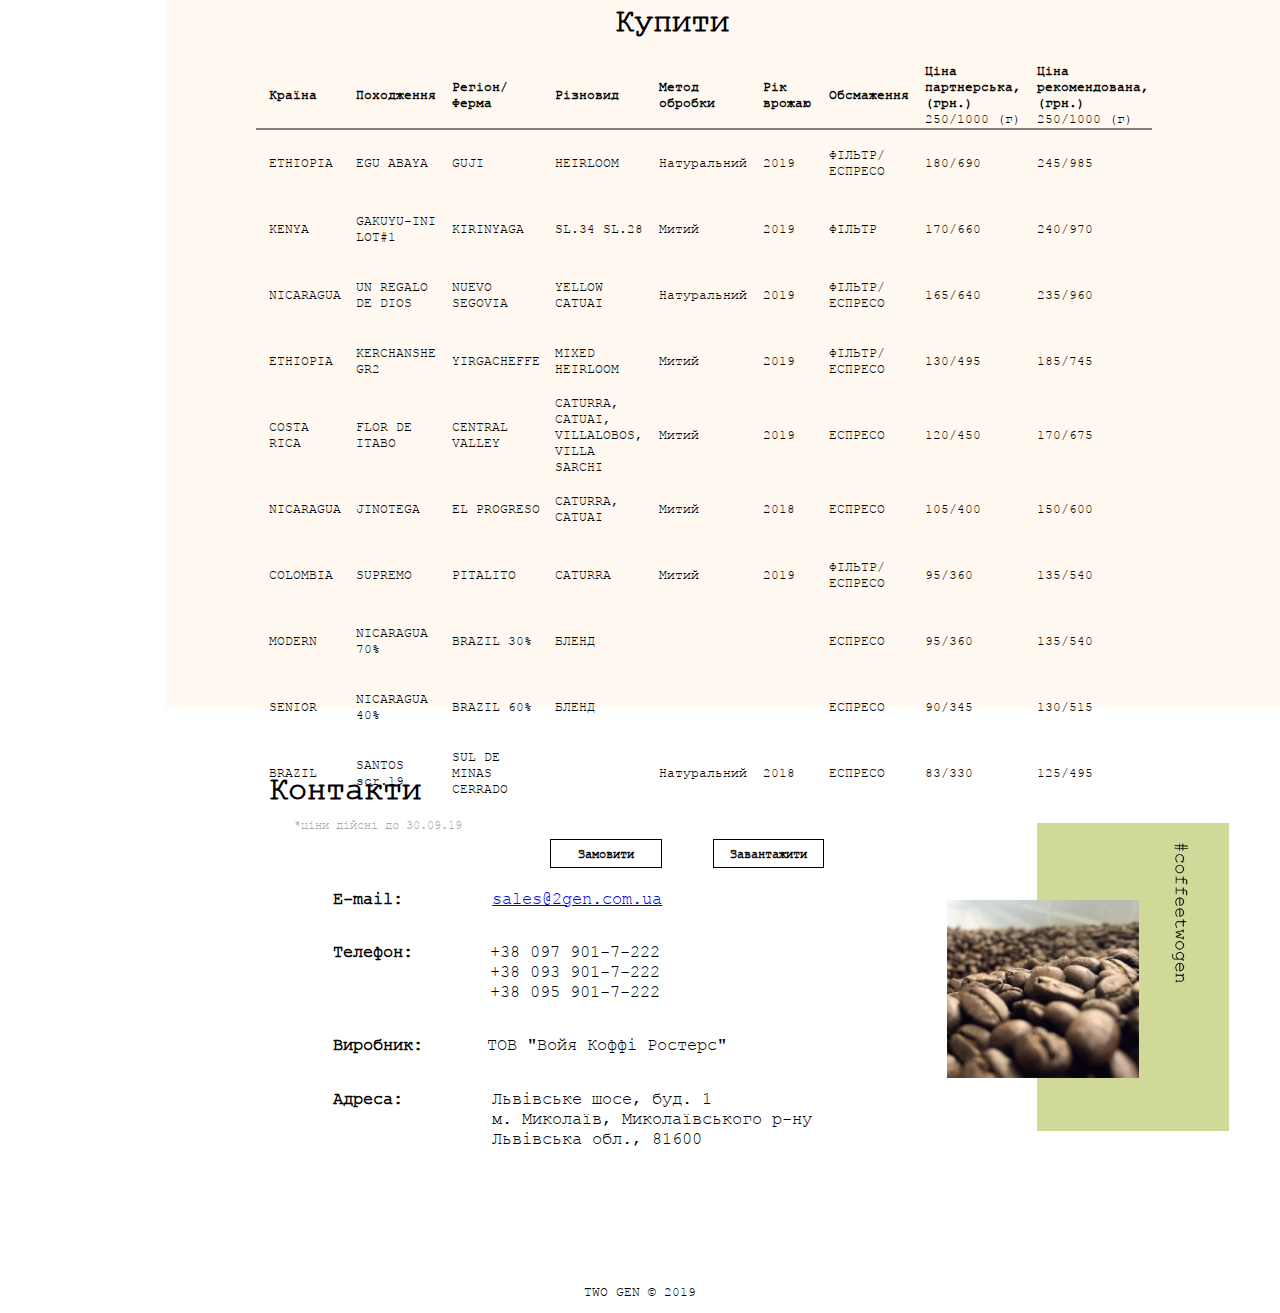
==== commit 49c65629: "com8" ====
--- a/index.html
+++ b/index.html
@@ -10,6 +10,33 @@
     <title>Two Gen</title>
 </head>
 <body>
+    <!-- Load Facebook SDK for JavaScript -->
+    <div id="fb-root"></div>
+    <script>
+      window.fbAsyncInit = function() {
+        FB.init({
+          xfbml            : true,
+          version          : 'v4.0'
+        });
+      };
+
+      (function(d, s, id) {
+      var js, fjs = d.getElementsByTagName(s)[0];
+      if (d.getElementById(id)) return;
+      js = d.createElement(s); js.id = id;
+      js.src = 'https://connect.facebook.net/en_US/sdk/xfbml.customerchat.js';
+      fjs.parentNode.insertBefore(js, fjs);
+    }(document, 'script', 'facebook-jssdk'));</script>
+
+    <!-- Your customer chat code -->
+    <div class="fb-customerchat"
+      attribution=install_email
+      page_id="101632994558090"
+logged_in_greeting="Добрий день! Як ми можемо вам допомогти?"
+logged_out_greeting="Добрий день! Як ми можемо вам допомогти?">
+    </div>
+
+
     <div class="desktop" id="section1">
         <aside>
             <img class="logo_bean" src="img/Logo.png">
@@ -32,7 +59,7 @@
                 <div class="circle"><a class="lang" href="english.html">ENG</a></div>
             </div>
             <img class="main_logo" src="img/logotype.png">
-            <p class="main_text">Палярня кави, яка об’єднує покоління.<br> Ми не говоримо про якість, ми її забезпечуємо!</p>
+            <p class="main_text">Палярня кави, яка об’єднує покоління.<br> Ми не говоримо про якість, ми її гарантуємо!</p>
             <a href="#section3"><button class="order_btn">Замовити</button></a>
         </section>
     </div>
@@ -44,12 +71,10 @@
                     <p class="about_prgr_text"><span class="about_bold">Two Generations</span><br>
                         Палярня кави, яка об’єднує покоління.<br><br>
                                
-                        <span class="indent"></span>Люди з різним баченням і розумінням кави, звиклі пити класичну каву й ті, хто шукає нових методів приготування та обробки кавового зерна, отримають свою порцію задоволення від «Two Gen».<br> 
-                        <span class="indent"></span>«Two Generations» - чи не єдина палярня в Україні з сертифікованим обладнанням. Ми віримо в майбутнє України і хочемо, щоб наша країна розвивалася.<br>
-                        <span class="indent"></span>Прагнемо, щоб і ви стали поціновувачами доброї кави. У «Two Generations» використовуємо обладнання компанії Giesen, однієї з топових на світовому ринку, яке забезпечує якість у кожному ковтку.<br>
-                        <span class="indent"></span>Відбірні зерна проходять тривалий шлях перш ніж потрапити до палярні.<br><br>
-                               
-                        У  «Two Generations» ми не говоримо про якість, ми її забезпечуємо!</p>
+                        <span class="indent"></span>Люди з різним баченням і розумінням кави, які звикли пити класичну каву, й ті, хто шукають нових методів приготування та обробки кавового зерна - отримають свою порцію задоволення від "Two Gen".<br> 
+                        <span class="indent"></span>"Two Generations" - чи не єдина палярня в Україні з сертифікованим обладнанням. Ми віримо в майбутнє України і хочемо, щоби наша країна розвивалася.<br>
+                        <span class="indent"></span> Ми прагнемо, щоб і ви стали поціновувачами доброї кави. У "Two Generations" використовується обладнання компанії Giesen, яка є однією з топових на світовому ринку, що гарантує якість у кожному ковтку.<br>
+                        <span class="indent"></span>Відбірні зерна проходять тривалий шлях, перш ніж потрапити до палярні.<br><br>   У "Two Generations" ми не говоримо про якість, ми її гарантуємо!</p>
                 </div>
             </div>
         </section>
@@ -63,26 +88,61 @@
         <div class="coffee_wraper">
             <p class="coffee_title">Кава TWO GEN</p>
             <div class="coffee_container">
-                    <div class="coffee_item">
+                    <div class="coffee_item item1">
                             <div class="wraper_pack">
                                 <img class="coffee_pack" src="img/coffee_pack3.png">
                             </div>
                             <h1 class="coffee_name">BRAZIL SANTOS</h1>
-                            
                             <div class="box">
                                     <div class="box2">
-                                            <div class="price">Ціна партнерська, від 5 кг до 29 кг</div>
+                                            <div class="price">Ціна партнерська від 5 кг до 29 кг</div>
                                             <div class="box_price">83 грн.</div>
                                         </div>
                                         <!-- <div class="box2">
                                             <div class="price">Ціна рекомендована</div>
                                             <div class="box_price">125 грн.</div>
                                         </div> -->
-                                <p class="coffee_about"><span class="bold">Профіль смаку:</span> Лимон, горіхи та шоколад</p>
+                                <p class="coffee_about"><span class="bold">Профіль смаку:</span> лимон, горіхи та шоколад</p>
                                 <a href="https://twogen.bitrix24.ua/pub/form/6/ldwj6g/"><button class="btn_order">Замовити</button></a>
                             </div>
                     </div>
-                    <div class="coffee_item">
+                    <div class="coffee_item item2">
+                            <div class="wraper_pack">
+                                <img class="coffee_pack" src="img/senior_ua.jpg">
+                            </div>
+                            <h1 class="coffee_name">SENIOR BLEND</h1>
+                            <div class="box">
+                                    <div class="box2">
+                                            <div class="price">Ціна партнерська від 5 кг до 29 кг</div>
+                                            <div class="box_price">90 грн.</div>
+                                        </div>
+                                        <!-- <div class="box2">
+                                            <div class="price">Ціна рекомендована</div>
+                                            <div class="box_price">125 грн.</div>
+                                        </div> -->
+                                <p class="coffee_about"><span class="bold">Профіль смаку:</span> насичений та витончений</p>
+                                <a href="https://twogen.bitrix24.ua/pub/form/6/ldwj6g/"><button class="btn_order">Замовити</button></a>
+                            </div>
+                    </div>
+                    <div class="coffee_item item3">
+                        <div class="wraper_pack">
+                            <img class="coffee_pack" src="img/Modern_ua.jpg">
+                        </div>
+                        <h1 class="coffee_name">MODERN BLEND</h1>
+                        <div class="box">
+                                <div class="box2">
+                                        <div class="price">Ціна партнерська від 5 кг до 29 кг</div>
+                                        <div class="box_price">95 грн.</div>
+                                    </div>
+                                    <!-- <div class="box2">
+                                        <div class="price">Ціна рекомендована</div>
+                                        <div class="box_price">125 грн.</div>
+                                    </div> -->
+                            <p class="coffee_about"><span class="bold">Профіль смаку:</span> м'який та збалансований</p>
+                            <a href="https://twogen.bitrix24.ua/pub/form/6/ldwj6g/"><button class="btn_order">Замовити</button></a>
+                        </div>
+                    </div>
+                    <div class="coffee_item item4">
                             <div class="wraper_pack">
                                 <img class="coffee_pack" src="img/coffee_pack2.png">
                             </div>
@@ -90,26 +150,27 @@
                           
                             <div class="box">
                                 <div class="box2">
-                                    <div class="price">Ціна партнерська, від 5 кг до 29 кг</div>
+                                    <div class="price">Ціна партнерська від 5 кг до 29 кг</div>
                                     <div class="box_price">95 грн.</div>
                                 </div>
                                 <!-- <div class="box2">
                                     <div class="price">Ціна рекомендована</div>
                                     <div class="box_price">135 грн.</div>
                                 </div> -->
-                                <p class="coffee_about"><span class="bold">Профіль смаку:</span> Цитрусовий мікс, ніжні спеції та молочний шоколад</p>
+                                <p class="coffee_about"><span class="bold">Профіль смаку:</span> цитрусовий мікс, ніжні спеції та молочний шоколад</p>
                                 <a href="https://twogen.bitrix24.ua/pub/form/6/ldwj6g/"><button class="btn_order">Замовити</button></a>
                             </div>
                     </div>
-                <div class="coffee_item">
+            </div>
+            <div class="coffee_container">
+                <div class="coffee_item item5">
                     <div class="wraper_pack">
                         <img class="coffee_pack" src="img/coffee_pack1.png">
                     </div>
                     <h1 class="coffee_name">NICARAGUA JINOTEGA</h1>
-                   
                     <div class="box">
                             <div class="box2">
-                                <div class="price">Ціна партнерська, від 5 кг до 29 кг</div>
+                                <div class="price">Ціна партнерська від 5 кг до 29 кг</div>
                                 <div class="box_price">105 грн.</div>
                             </div>
                             <!-- <div class="box2">
@@ -120,7 +181,7 @@
                         <a href="https://twogen.bitrix24.ua/pub/form/6/ldwj6g/"><button class="btn_order">Замовити</button></a>
                     </div>
                 </div> 
-                <div class="coffee_item">
+                <div class="coffee_item item6">
                     <div class="wraper_pack">
                         <img class="coffee_pack" src="img/coffee_pack4.png">
                     </div>
@@ -128,38 +189,36 @@
                    
                     <div class="box">
                             <div class="box2">
-                                    <div class="price">Ціна партнерська, від 5 кг до 29 кг</div>
+                                    <div class="price">Ціна партнерська від 5 кг до 29 кг</div>
                                     <div class="box_price">120 грн.</div>
                                 </div>
                                 <!-- <div class="box2">
                                     <div class="price">Ціна рекомендована</div>
                                     <div class="box_price">170 грн.</div>
                                 </div> -->
-                        <p class="coffee_about"><span class="bold">Профіль смаку:</span> Зелений виноград, достигаюча вишня та лимон</p>
+                        <p class="coffee_about"><span class="bold">Профіль смаку:</span> зелений виноград, достигаюча вишня та лимон</p>
                         <a href="https://twogen.bitrix24.ua/pub/form/6/ldwj6g/"><button class="btn_order">Замовити</button></a>
                     </div>
                 </div>
-            </div>
-            <div class="coffee_container row2">
-                <div class="coffee_item">
+                <div class="coffee_item item7">
                         <div class="wraper_pack">
                             <img class="coffee_pack" src="img/coffee_pack5.png">
                         </div>
                         <h1 class="coffee_name">ETHIOPIA KERCHANSHE GR2</h1>
                         <div class="box">
                                 <div class="box2">
-                                        <div class="price">Ціна партнерська, від 5 кг до 29 кг</div>
+                                        <div class="price">Ціна партнерська від 5 кг до 29 кг</div>
                                         <div class="box_price">130 грн.</div>
                                     </div>
                                     <!-- <div class="box2">
                                         <div class="price">Ціна рекомендована</div>
                                         <div class="box_price">185 грн.</div>
                                     </div> -->
-                            <p class="coffee_about"><span class="bold">Профіль смаку:</span>Персик, цитруси, чорний чай</p>
+                            <p class="coffee_about"><span class="bold">Профіль смаку:</span> персик, цитруси, чорний чай</p>
                             <a href="https://twogen.bitrix24.ua/pub/form/6/ldwj6g/"><button class="btn_order">Замовити</button></a>
                         </div>
                 </div>
-                <div class="coffee_item">
+                <div class="coffee_item item8">
                         <div class="wraper_pack">
                             <img class="coffee_pack" src="img/coffee_pack7.png">
                         </div>
@@ -167,18 +226,39 @@
                       
                         <div class="box">
                             <div class="box2">
-                                <div class="price">Ціна партнерська, від 5 кг до 29 кг</div>
+                                <div class="price">Ціна партнерська від 5 кг до 29 кг</div>
                                 <div class="box_price">165 грн.</div>
                             </div>
                             <!-- <div class="box2">
                                 <div class="price">Ціна рекомендована</div>
                                 <div class="box_price">236 грн.</div>
                             </div> -->
-                            <p class="coffee_about"><span class="bold">Профіль смаку:</span>Тропічні фрукти, інжир, лікер</p>
+                            <p class="coffee_about"><span class="bold">Профіль смаку:</span> тропічні фрукти, інжир, лікер</p>
                             <a href="https://twogen.bitrix24.ua/pub/form/6/ldwj6g/"><button class="btn_order">Замовити</button></a>
                         </div>
-                </div>
-                <div class="coffee_item">
+                </div> 
+            </div>
+            <div class="coffee_container row2">
+                <div class="coffee_item item9">
+                    <div class="wraper_pack">
+                        <img class="coffee_pack" src="img/kenya_ua.jpg">
+                    </div>
+                    <h1 class="coffee_name">KENYA GAKUYU-INI LOT#1</h1>
+                  
+                    <div class="box">
+                        <div class="box2">
+                            <div class="price">Ціна партнерська від 5 кг до 29 кг</div>
+                            <div class="box_price">170 грн.</div>
+                        </div>
+                        <!-- <div class="box2">
+                            <div class="price">Ціна рекомендована</div>
+                            <div class="box_price">236 грн.</div>
+                        </div> -->
+                        <p class="coffee_about"><span class="bold">Профіль смаку:</span> абрикосовий джем, смородина, карамель</p>
+                        <a href="https://twogen.bitrix24.ua/pub/form/6/ldwj6g/"><button class="btn_order">Замовити</button></a>
+                    </div>
+                </div>
+                <div class="coffee_item item10">
                 <div class="wraper_pack">
                     <img class="coffee_pack" src="img/coffee_pack6.png">
                 </div>
@@ -186,17 +266,17 @@
                
                 <div class="box">
                         <div class="box2">
-                            <div class="price">Ціна партнерська, від 5 кг до 29 кг</div>
+                            <div class="price">Ціна партнерська від 5 кг до 29 кг</div>
                             <div class="box_price">180 грн.</div>
                         </div>
                         <!-- <div class="box2">
                             <div class="price">Ціна рекомендована</div>
                             <div class="box_price">245 грн.</div>
                         </div> -->
-                    <p class="coffee_about"><span class="bold">Профіль смаку:</span>Манго, маракуя, персик, легкі ромові ноти</p>
+                    <p class="coffee_about"><span class="bold">Профіль смаку:</span> манго, маракуйя, персик, легкі ромові ноти</p>
                     <a href="https://twogen.bitrix24.ua/pub/form/6/ldwj6g/"><button class="btn_order">Замовити</button></a>
                 </div>
-                </div> 
+                </div>
             </div>
             <p class="value_pack">*ціни вказані за пакування 250 г</p>
             <p class="discount_p">Система знижок</p>
@@ -225,7 +305,7 @@
                         <th class="table_bold">Країна</th>
                         <th class="table_bold">Походження</th>
                         <th class="table_bold">Регіон/Ферма</th>
-                        <th class="table_bold">Вид арабіки</th>
+                        <th class="table_bold">Різновид</th>
                         <th class="table_bold">Метод обробки</th>
                         <th class="table_bold">Рік врожаю</th>
                         <th class="table_bold">Обсмаження</th>
@@ -247,6 +327,17 @@
                         <td>245/985</td>
                     </tr>
                     <tr class="2">
+                        <td>KENYA</td>
+                        <td>GAKUYU-INI LOT#1</td>
+                        <td>KIRINYAGA</td>
+                        <td>SL.34 SL.28</td>
+                        <td>Митий</td>
+                        <td>2019</td>
+                        <td>ФІЛЬТР</td>
+                        <td>170/660</td>
+                        <td>240/970</td>
+                    </tr>
+                    <tr class="3">
                         <td>NICARAGUA</td>
                         <td>UN REGALO DE DIOS</td>
                         <td>NUEVO SEGOVIA</td>
@@ -257,7 +348,7 @@
                         <td>165/640</td>
                         <td>235/960</td>
                     </tr> 
-                    <tr class="3">
+                    <tr class="4">
                         <td>ETHIOPIA</td>
                         <td>KERCHANSHE GR2</td>
                         <td>YIRGACHEFFE</td>
@@ -268,7 +359,7 @@
                         <td>130/495</td>
                         <td>185/745</td>
                     </tr>
-                    <tr class="4">
+                    <tr class="5">
                         <td>COSTA RICA</td>
                         <td>FLOR DE ITABO</td>
                         <td>CENTRAL VALLEY</td>
@@ -279,7 +370,7 @@
                         <td>120/450</td>
                         <td>170/675</td>
                     </tr>
-                    <tr class="5">
+                    <tr class="6">
                         <td>NICARAGUA</td>
                         <td>JINOTEGA</td>
                         <td>EL PROGRESO</td>
@@ -290,7 +381,7 @@
                         <td>105/400</td>
                         <td>150/600</td>
                     </tr>
-                    <tr class="6">
+                    <tr class="7">
                         <td>COLOMBIA</td>
                         <td>SUPREMO</td>
                         <td>PITALITO</td>
@@ -301,7 +392,29 @@
                         <td>95/360</td>
                         <td>135/540</td>
                     </tr>
-                    <tr class="7">
+                    <tr class="8">
+                        <td>MODERN</td>
+                        <td>NICARAGUA 70%</td>
+                        <td>BRAZIL 30%</td>
+                        <td>БЛЕНД</td>
+                        <td></td>
+                        <td></td>
+                        <td>ЕСПРЕСО</td>
+                        <td>95/360</td>
+                        <td>135/540</td>
+                    </tr>
+                    <tr class="9">
+                        <td>SENIOR</td>
+                        <td>NICARAGUA 40%</td>
+                        <td>BRAZIL 60%</td>
+                        <td>БЛЕНД</td>
+                        <td></td>
+                        <td></td>
+                        <td>ЕСПРЕСО</td>
+                        <td>90/345</td>
+                        <td>130/515</td>
+                    </tr>
+                    <tr class="10">
                         <td>BRAZIL</td>
                         <td>SANTOS scr.19</td>
                         <td>SUL DE MINAS CERRADO</td>
@@ -313,10 +426,10 @@
                         <td>125/495</td>
                     </tr>      
                 </table>
-                <p class="price_date">*ціни дійсні до 31.09.19</p>
+                <p class="price_date">*ціни дійсні до 30.09.19</p>
                 <div class="box_buttons">
                     <a href="https://twogen.bitrix24.ua/pub/form/6/ldwj6g/"><button class="opt_order">Замовити</button></a>
-                    <a href="prices/Price.xlsx"  download="prices"><button class="opt_order">Завантажити</button></a>
+                    <a href="prices/Price UA.jpg"  download="prices"><button class="opt_order" disabled>Завантажити</button></a>
                 </div>
                 <img class="coffee_beans_opt" src="img/Coffee-Beans-section4.png">
             </div>
@@ -328,7 +441,7 @@
                 <h1 class="contacts_head">Контакти</h1>
                 <div class="email">
                     <p class="email_p">E-mail:</p>
-                    <p class="email_mail mail_ua">sales@2gen.com.ua</p>
+                    <p class="email_mail mail_ua"><a href="mailto:sales@2gen.com.ua">sales@2gen.com.ua</a></p>
                 </div>
                 <div class="mobile_sec">
                     <p class="mobile_p">Телефон:</p>
@@ -356,6 +469,31 @@
     </div> 
     <p class="twogen">TWO GEN &copy; 2019</p>
    <div class="mobile">
+        <!-- Load Facebook SDK for JavaScript -->
+              <div id="fb-root"></div>
+              <script>
+                window.fbAsyncInit = function() {
+                  FB.init({
+                    xfbml            : true,
+                    version          : 'v4.0'
+                  });
+                };
+        
+                (function(d, s, id) {
+                var js, fjs = d.getElementsByTagName(s)[0];
+                if (d.getElementById(id)) return;
+                js = d.createElement(s); js.id = id;
+                js.src = 'https://connect.facebook.net/en_US/sdk/xfbml.customerchat.js';
+                fjs.parentNode.insertBefore(js, fjs);
+              }(document, 'script', 'facebook-jssdk'));</script>
+        
+              <!-- Your customer chat code -->
+              <div class="fb-customerchat"
+                attribution=install_email
+                page_id="101632994558090"
+          logged_in_greeting="Добрий день! Як ми можемо вам допомогти?"
+          logged_out_greeting="Добрий день! Як ми можемо вам допомогти?">
+        </div>
     <header>
         <div class="language">
             <div class="circle"><a class="lang active_lang" href="index.html">UA</a></div>
@@ -377,7 +515,7 @@
     <section id="main_mobile">
         <img class="mobile_bg" src="img/Mobile_bg.png">
         <img class="logo_mobile" src="img/logotype.png">
-        <p class="main_text">Палярня кави, яка об’єднує покоління.<br> Ми не говоримо про якість, ми її забезпечуємо!</p>
+        <p class="main_text">Палярня кави, яка об’єднує покоління.<br> Ми не говоримо про якість, ми її гарантуємо!</p>
         <a href="#coffee_mobile"><button class="order_btn">Замовити</button></a>
     </section>
     <section id="about_mobile">
@@ -387,12 +525,10 @@
                     <p class="about_prgr_text"><span class="about_bold">Two Generations</span><br>
                         Палярня кави, яка об’єднує покоління.<br><br>
                                
-                        <span class="indent"></span>Люди з різним баченням і розумінням кави, звиклі пити класичну каву й ті, хто шукає нових методів приготування та обробки кавового зерна, отримають свою порцію задоволення від «Two Gen».<br> 
-                        <span class="indent"></span>«Two Generations» - чи не єдина палярня в Україні з сертифікованим обладнанням. Ми віримо в майбутнє України і хочемо, щоб наша країна розвивалася.<br>
-                        <span class="indent"></span>Прагнемо, щоб і ви стали поціновувачами доброї кави. У «Two Generations» використовуємо обладнання компанії Giesen, однієї з топових на світовому ринку, яке забезпечує якість у кожному ковтку.<br>
-                        <span class="indent"></span>Відбірні зерна проходять тривалий шлях перш ніж потрапити до палярні.<br><br>
-                               
-                        У  «Two Generations» ми не говоримо про якість, ми її забезпечуємо!</p>
+                        <span class="indent"></span>Люди з різним баченням і розумінням кави, які звикли пити класичну каву, й ті, хто шукають нових методів приготування та обробки кавового зерна - отримають свою порцію задоволення від "Two Gen".<br> 
+                        <span class="indent"></span>"Two Generations" - чи не єдина палярня в Україні з сертифікованим обладнанням. Ми віримо в майбутнє України і хочемо, щоби наша країна розвивалася.<br>
+                        <span class="indent"></span> Ми прагнемо, щоб і ви стали поціновувачами доброї кави. У "Two Generations" використовується обладнання компанії Giesen, яка є однією з топових на світовому ринку, що гарантує якість у кожному ковтку.<br>
+                        <span class="indent"></span>Відбірні зерна проходять тривалий шлях, перш ніж потрапити до палярні.<br><br>   У "Two Generations" ми не говоримо про якість, ми її гарантуємо!</p>
                 </div>
             </div>
         <div class="container2">
@@ -405,44 +541,80 @@
             <div class="coffee_wraper">
                 <p class="coffee_title">Кава TWO GEN</p>
                 <div class="coffee_container">
-                        <div class="coffee_item">
+                        <div class="coffee_item item1">
                                 <img class="coffee_pack" src="img/coffee_pack3.png">
                                 <h1 class="coffee_name">BRAZIL SANTOS</h1>
                                 <div class="box">
                                         <div class="box2">
-                                                <div class="price">Ціна партнерська, від 5 кг до 29 кг</div>
+                                                <div class="price">Ціна партнерська від 5 кг до 29 кг</div>
                                                 <div class="box_price">83 грн.</div>
                                             </div>
                                             <!-- <div class="box2">
                                                 <div class="price">Ціна рекомендована</div>
                                                 <div class="box_price">125 грн.</div>
                                             </div> -->
-                                    <p class="coffee_about"><span class="bold">Профіль смаку:</span> Лимон, горіхи та шоколад</p>
+                                    <p class="coffee_about"><span class="bold">Профіль смаку:</span> лимон, горіхи та шоколад</p>
                                     <a href="https://twogen.bitrix24.ua/pub/form/6/ldwj6g/"><button class="btn_order">Замовити</button></a>
                                 </div>
                         </div>
-                        <div class="coffee_item">
+                        <div class="coffee_item item2">
+                            <div class="wraper_pack">
+                                <img class="coffee_pack" src="img/senior_ua.jpg">
+                            </div>
+                            <h1 class="coffee_name">SENIOR BLEND</h1>
+                            <div class="box">
+                                    <div class="box2">
+                                            <div class="price">Ціна партнерська від 5 кг до 29 кг</div>
+                                            <div class="box_price">90 грн.</div>
+                                        </div>
+                                        <!-- <div class="box2">
+                                            <div class="price">Ціна рекомендована</div>
+                                            <div class="box_price">125 грн.</div>
+                                        </div> -->
+                                <p class="coffee_about"><span class="bold">Профіль смаку:</span> насичений та витончений</p>
+                                <a href="https://twogen.bitrix24.ua/pub/form/6/ldwj6g/"><button class="btn_order">Замовити</button></a>
+                            </div>
+                        </div>
+                        <div class="coffee_item item3">
+                            <div class="wraper_pack">
+                                <img class="coffee_pack" src="img/Modern_ua.jpg">
+                            </div>
+                            <h1 class="coffee_name">MODERN BLEND</h1>
+                            <div class="box">
+                                    <div class="box2">
+                                            <div class="price">Ціна партнерська від 5 кг до 29 кг</div>
+                                            <div class="box_price">95 грн.</div>
+                                        </div>
+                                        <!-- <div class="box2">
+                                            <div class="price">Ціна рекомендована</div>
+                                            <div class="box_price">125 грн.</div>
+                                        </div> -->
+                                <p class="coffee_about"><span class="bold">Профіль смаку:</span> м'який та збалансований</p>
+                                <a href="https://twogen.bitrix24.ua/pub/form/6/ldwj6g/"><button class="btn_order">Замовити</button></a>
+                            </div>
+                        </div>
+                        <div class="coffee_item item4">
                                 <img class="coffee_pack" src="img/coffee_pack2.png">
                                 <h1 class="coffee_name">COLOMBIA SUPREMO</h1>
                                 <div class="box">
                                         <div class="box2">
-                                                <div class="price">Ціна партнерська, від 5 кг до 29 кг</div>
+                                                <div class="price">Ціна партнерська від 5 кг до 29 кг</div>
                                                 <div class="box_price">95 грн.</div>
                                             </div>
                                             <!-- <div class="box2">
                                                 <div class="price">Ціна рекомендована</div>
                                                 <div class="box_price">135 грн.</div>
                                             </div> -->
-                                    <p class="coffee_about"><span class="bold">Профіль смаку:</span> Цитрусовий мікс, ніжні спеції та молочний шоколад</p>
+                                    <p class="coffee_about"><span class="bold">Профіль смаку:</span> цитрусовий мікс, ніжні спеції та молочний шоколад</p>
                                     <a href="https://twogen.bitrix24.ua/pub/form/6/ldwj6g/"><button class="btn_order">Замовити</button></a>
                                 </div>
                         </div>
-                        <div class="coffee_item">
+                        <div class="coffee_item item5">
                             <img class="coffee_pack" src="img/coffee_pack1.png">
                             <h1 class="coffee_name">NICARAGUA JINOTEGA</h1>
                             <div class="box">
                                     <div class="box2">
-                                            <div class="price">Ціна партнерська, від 5 кг до 29 кг</div>
+                                            <div class="price">Ціна партнерська від 5 кг до 29 кг</div>
                                             <div class="box_price">105 грн.</div>
                                         </div>
                                         <!-- <div class="box2">
@@ -453,81 +625,99 @@
                                 <a href="https://twogen.bitrix24.ua/pub/form/6/ldwj6g/"><button class="btn_order">Замовити</button></a>
                             </div>
                         </div>
-                        <div class="coffee_item">
+                        <div class="coffee_item item6">
                                 <img class="coffee_pack" src="img/coffee_pack4.png">
                                 <h1 class="coffee_name">COSTA RICA FLOR DE ITABO</h1>
                                 <div class="box">
                                         <div class="box2">
-                                                <div class="price">Ціна партнерська, від 5 кг до 29 кг</div>
+                                                <div class="price">Ціна партнерська від 5 кг до 29 кг</div>
                                                 <div class="box_price">120 грн.</div>
                                             </div>
                                             <!-- <div class="box2">
                                                 <div class="price">Ціна рекомендована</div>
                                                 <div class="box_price">170 грн.</div>
                                             </div> -->
-                                    <p class="coffee_about"><span class="bold">Профіль смаку:</span> Зелений виноград, достигаюча вишня та лимон</p>
+                                    <p class="coffee_about"><span class="bold">Профіль смаку:</span> зелений виноград, достигаюча вишня та лимон</p>
                                     <a href="https://twogen.bitrix24.ua/pub/form/6/ldwj6g/"><button class="btn_order">Замовити</button></a>
                                 </div>
                         </div>
-                        <div class="coffee_item">
+                        <div class="coffee_item item7">
                             <div class="wraper_pack">
                                 <img class="coffee_pack" src="img/coffee_pack5.png">
                             </div>
                             <h1 class="coffee_name">ETHIOPIA KERCHANSHE GR2</h1>
                             <div class="box">
                                     <div class="box2">
-                                            <div class="price">Ціна партнерська, від 5 кг до 29 кг</div>
+                                            <div class="price">Ціна партнерська від 5 кг до 29 кг</div>
                                             <div class="box_price">130 грн.</div>
                                         </div>
                                         <!-- <div class="box2">
                                             <div class="price">Ціна рекомендована</div>
                                             <div class="box_price">185 грн.</div>
                                         </div> -->
-                                <p class="coffee_about"><span class="bold">Профіль смаку:</span>Персик, цитруси, чорний чай</p>
+                                <p class="coffee_about"><span class="bold">Профіль смаку:</span> персик, цитруси, чорний чай</p>
                                 <a href="https://twogen.bitrix24.ua/pub/form/6/ldwj6g/"><button class="btn_order">Замовити</button></a>
                             </div>
-                    </div>
-                    <div class="coffee_item">
+                        </div>
+                        <div class="coffee_item item8">
+                                <div class="wraper_pack">
+                                    <img class="coffee_pack" src="img/coffee_pack7.png">
+                                </div>
+                                <h1 class="coffee_name">NICARAGUA UN REGALO DE DIOS</h1>
+                            
+                                <div class="box">
+                                    <div class="box2">
+                                        <div class="price">Ціна партнерська від 5 кг до 29 кг</div>
+                                        <div class="box_price">165 грн.</div>
+                                    </div>
+                                    <!-- <div class="box2">
+                                        <div class="price">Ціна рекомендована</div>
+                                        <div class="box_price">236 грн.</div>
+                                    </div> -->
+                                    <p class="coffee_about"><span class="bold">Профіль смаку:</span> тропічні фрукти, інжир, лікер</p>
+                                    <a href="https://twogen.bitrix24.ua/pub/form/6/ldwj6g/"><button class="btn_order">Замовити</button></a>
+                                </div>
+                        </div>
+                        <div class="coffee_item item9">
                             <div class="wraper_pack">
-                                <img class="coffee_pack" src="img/coffee_pack7.png">
-                            </div>
-                            <h1 class="coffee_name">NICARAGUA UN REGALO DE DIOS</h1>
+                                <img class="coffee_pack" src="img/kenya_ua.jpg">
+                            </div>
+                            <h1 class="coffee_name">KENYA GAKUYU-INI LOT#1</h1>
                           
                             <div class="box">
                                 <div class="box2">
-                                    <div class="price">Ціна партнерська, від 5 кг до 29 кг</div>
-                                    <div class="box_price">165 грн.</div>
+                                    <div class="price">Ціна партнерська від 5 кг до 29 кг</div>
+                                    <div class="box_price">170 грн.</div>
                                 </div>
                                 <!-- <div class="box2">
                                     <div class="price">Ціна рекомендована</div>
                                     <div class="box_price">236 грн.</div>
                                 </div> -->
-                                <p class="coffee_about"><span class="bold">Профіль смаку:</span>Тропічні фрукти, інжир, лікер</p>
+                                <p class="coffee_about"><span class="bold">Профіль смаку:</span> абрикосовий джем, смородина, карамель</p>
                                 <a href="https://twogen.bitrix24.ua/pub/form/6/ldwj6g/"><button class="btn_order">Замовити</button></a>
                             </div>
-                    </div>
-                    <div class="coffee_item">
-                    <div class="wraper_pack">
-                        <img class="coffee_pack" src="img/coffee_pack6.png">
-                    </div>
-                    <h1 class="coffee_name">ETHIOPIA EGU ABAYA</h1>
-                   
-                    <div class="box">
-                            <div class="box2">
-                                <div class="price">Ціна партнерська, від 5 кг до 29 кг</div>
-                                <div class="box_price">180 грн.</div>
-                            <!-- </div>
-                            <div class="box2">
-                                <div class="price">Ціна рекомендована</div>
-                                <div class="box_price">245 грн.</div>
-                            </div> -->
-                            </div>
-                            <p class="coffee_about"><span class="bold">Профіль смаку:</span>Манго, маракуя, персик, легкі ромові ноти</p>
-                            <a href="https://twogen.bitrix24.ua/pub/form/6/ldwj6g/"><button class="btn_order">Замовити</button></a>
-                    </div> 
-                        <p class="value_pack">*ціни вказані за пакування 250 г</p>
-                    </div>  
-            </div> 
+                        </div>
+                        <div class="coffee_item item10">
+                        <div class="wraper_pack">
+                            <img class="coffee_pack" src="img/coffee_pack6.png">
+                        </div>
+                        <h1 class="coffee_name">ETHIOPIA EGU ABAYA</h1>
+                        <div class="box">
+                                <div class="box2">
+                                    <div class="price">Ціна партнерська від 5 кг до 29 кг</div>
+                                    <div class="box_price">180 грн.</div>
+                                <!-- </div>
+                                <div class="box2">
+                                    <div class="price">Ціна рекомендована</div>
+                                    <div class="box_price">245 грн.</div>
+                                </div> -->
+                                </div>
+                                <p class="coffee_about"><span class="bold">Профіль смаку:</span> манго, маракуйя, персик, легкі ромові ноти</p>
+                                <a href="https://twogen.bitrix24.ua/pub/form/6/ldwj6g/"><button class="btn_order">Замовити</button></a>
+                        </div> 
+                            <p class="value_pack">*ціни вказані за пакування 250 г</p>
+                        </div>  
+                </div> 
             <p class="discount_p">Система знижок</p>
             <table class="discount_table">
                 <tr class="disc_tr">
@@ -553,7 +743,7 @@
                                 <th class="table_bold">Країна</th>
                                 <th class="table_bold">Походження</th>
                                 <th class="table_bold">Регіон/Ферма</th>
-                                <th class="table_bold">Вид арабіки</th>
+                                <th class="table_bold">Різновид</th>
                                 <th class="table_bold">Метод обробки</th>
                                 <th class="table_bold">Рік врожаю</th>
                                 <th class="table_bold">Обсмаження</th>
@@ -575,6 +765,17 @@
                                 <td>245/985</td>
                             </tr>
                             <tr class="2">
+                                <td>KENYA</td>
+                                <td>GAKUYU-INI LOT#1</td>
+                                <td>KIRINYAGA</td>
+                                <td>SL.34 SL.28</td>
+                                <td>Митий</td>
+                                <td>2019</td>
+                                <td>ФІЛЬТР</td>
+                                <td>170/660</td>
+                                <td>240/970</td>
+                            </tr>
+                            <tr class="3">
                                 <td>NICARAGUA</td>
                                 <td>UN REGALO DE DIOS</td>
                                 <td>NUEVO SEGOVIA</td>
@@ -585,7 +786,7 @@
                                 <td>165/640</td>
                                 <td>235/960</td>
                             </tr> 
-                            <tr class="3">
+                            <tr class="4">
                                 <td>ETHIOPIA</td>
                                 <td>KERCHANSHE GR2</td>
                                 <td>YIRGACHEFFE</td>
@@ -596,7 +797,7 @@
                                 <td>130/495</td>
                                 <td>185/745</td>
                             </tr>
-                            <tr class="4">
+                            <tr class="5">
                                 <td>COSTA RICA</td>
                                 <td>FLOR DE ITABO</td>
                                 <td>CENTRAL VALLEY</td>
@@ -607,7 +808,7 @@
                                 <td>120/450</td>
                                 <td>170/675</td>
                             </tr>
-                            <tr class="5">
+                            <tr class="6">
                                 <td>NICARAGUA</td>
                                 <td>JINOTEGA</td>
                                 <td>EL PROGRESO</td>
@@ -618,7 +819,7 @@
                                 <td>105/400</td>
                                 <td>150/600</td>
                             </tr>
-                            <tr class="6">
+                            <tr class="7">
                                 <td>COLOMBIA</td>
                                 <td>SUPREMO</td>
                                 <td>PITALITO</td>
@@ -629,7 +830,29 @@
                                 <td>95/360</td>
                                 <td>135/540</td>
                             </tr>
-                            <tr class="7">
+                            <tr class="8">
+                                <td>MODERN</td>
+                                <td>NICARAGUA 70%</td>
+                                <td>BRAZIL 30%</td>
+                                <td>БЛЕНД</td>
+                                <td></td>
+                                <td></td>
+                                <td>ЕСПРЕСО</td>
+                                <td>95/360</td>
+                                <td>135/540</td>
+                            </tr>
+                            <tr class="9">
+                                <td>SENIOR</td>
+                                <td>NICARAGUA 40%</td>
+                                <td>BRAZIL 60%</td>
+                                <td>БЛЕНД</td>
+                                <td></td>
+                                <td></td>
+                                <td>ЕСПРЕСО</td>
+                                <td>90/345</td>
+                                <td>130/515</td>
+                            </tr>
+                            <tr class="10">
                                 <td>BRAZIL</td>
                                 <td>SANTOS scr.19</td>
                                 <td>SUL DE MINAS CERRADO</td>
@@ -642,9 +865,9 @@
                             </tr>      
                         </table>
                     </div>
-                    <p class="price_date">*ціни дійсні до 31.09.19</p>
+                    <p class="price_date">*ціни дійсні до 30.09.19</p>
                     <a href="https://twogen.bitrix24.ua/pub/form/6/ldwj6g/"><button class="opt_order">Замовити</button></a>
-                    <p><a href="prices/Price.xlsx" class="download" download="prices">Завантажити ціни</a></p>
+                    <a href="prices/Price UA.jpg"><button class="opt_order" disabled>Завантажити</button></a>
                     <img class="coffee_beans_opt" src="img/Coffee-Beans-section4.png">
                 </div>  
     </section>
@@ -654,7 +877,7 @@
                         <h1 class="contacts_head">Контакти</h1>
                         <div class="email">
                             <p class="email_p">E-mail:</p>
-                            <p class="email_mail">sales@2gen.com.ua</p>
+                            <p class="email_mail"><a href="mailto:sales@2gen.com.ua">sales@2gen.com.ua</a></p>
                         </div>
                         <div class="email">
                             <p class="email_p">Телефон:</p>
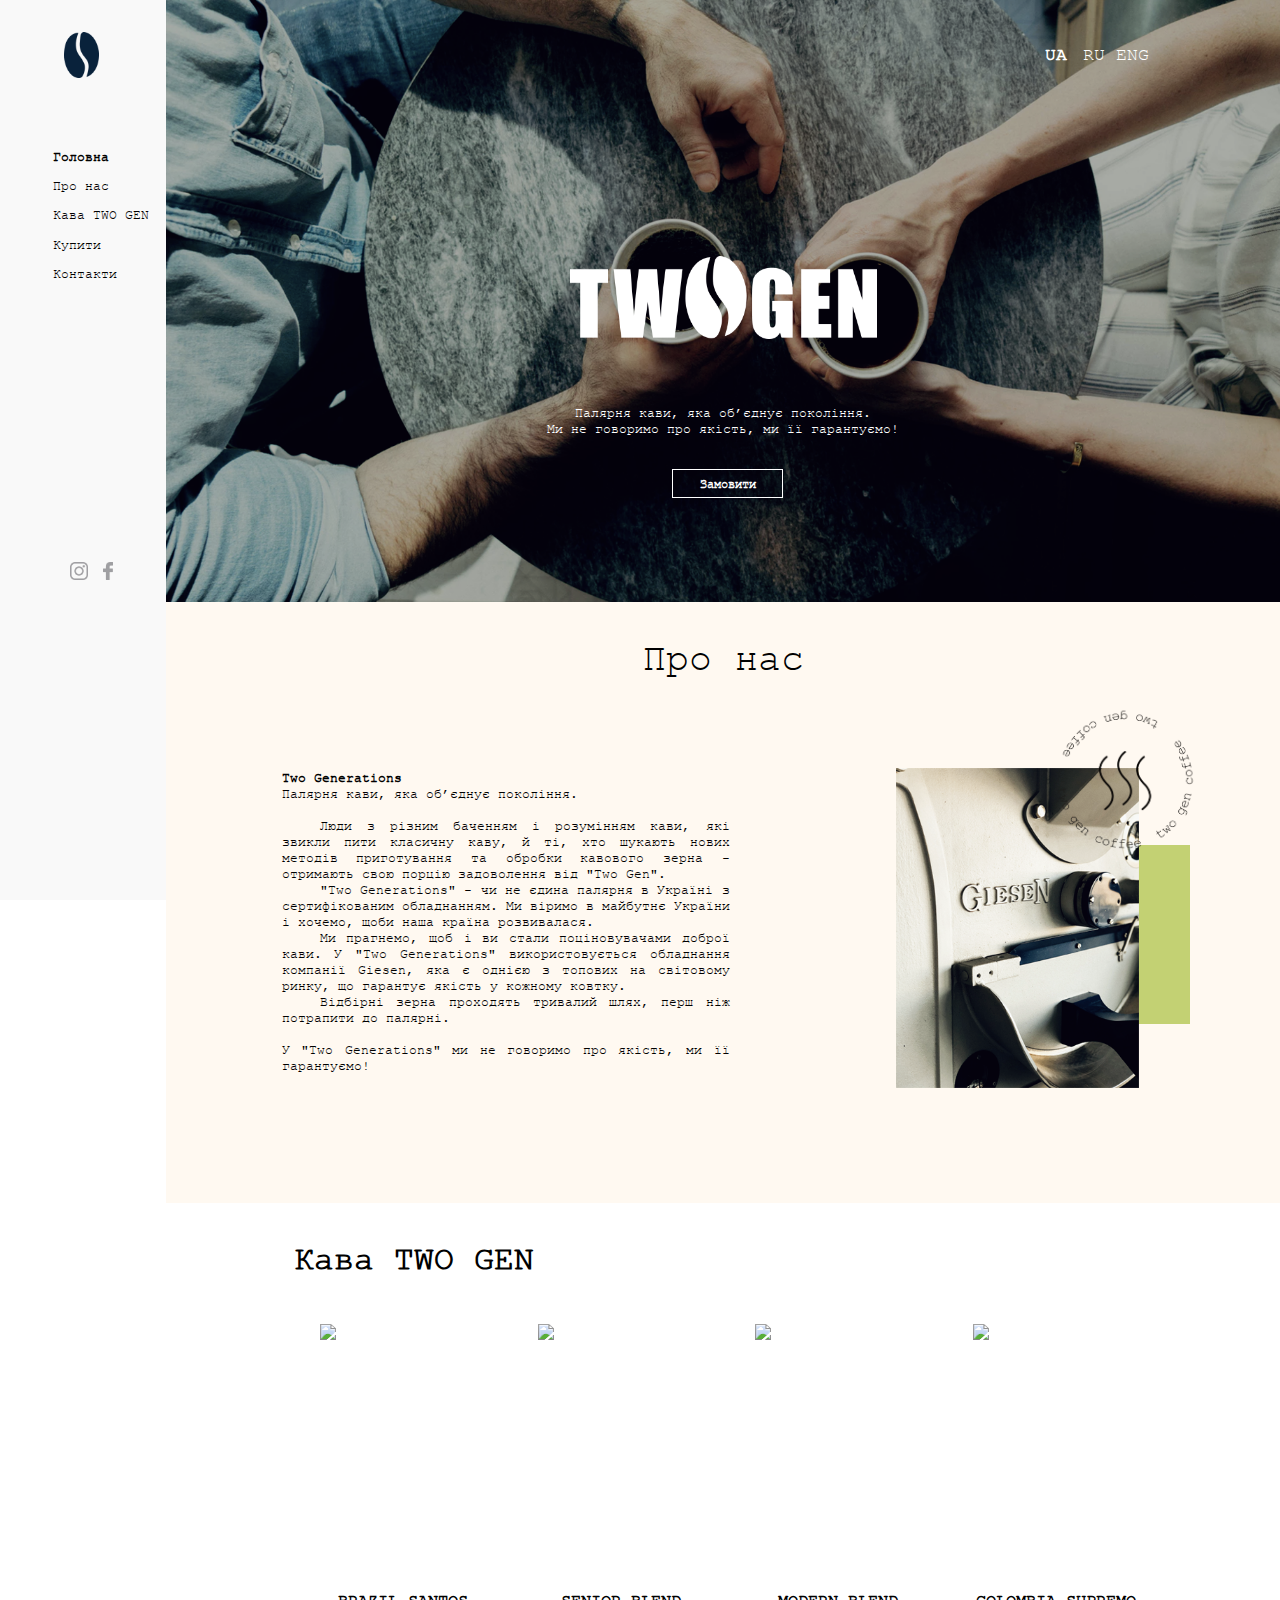
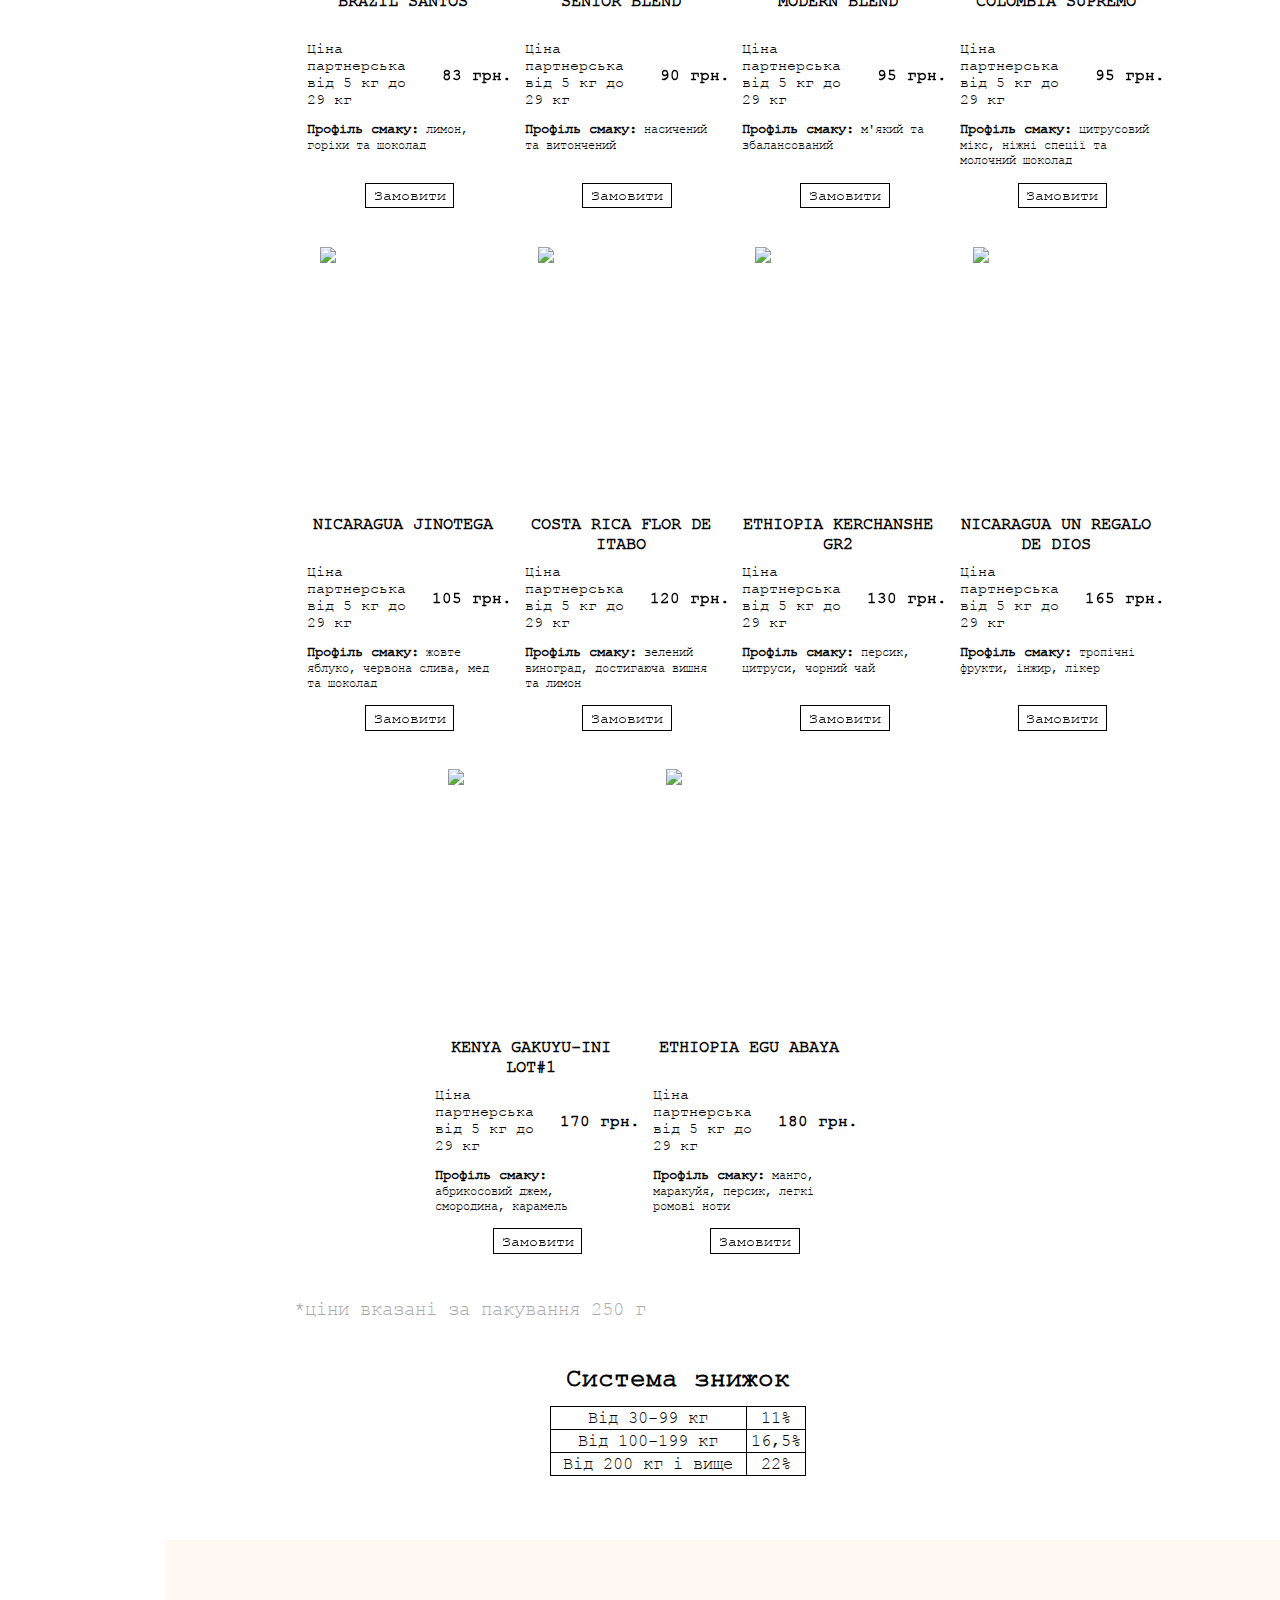
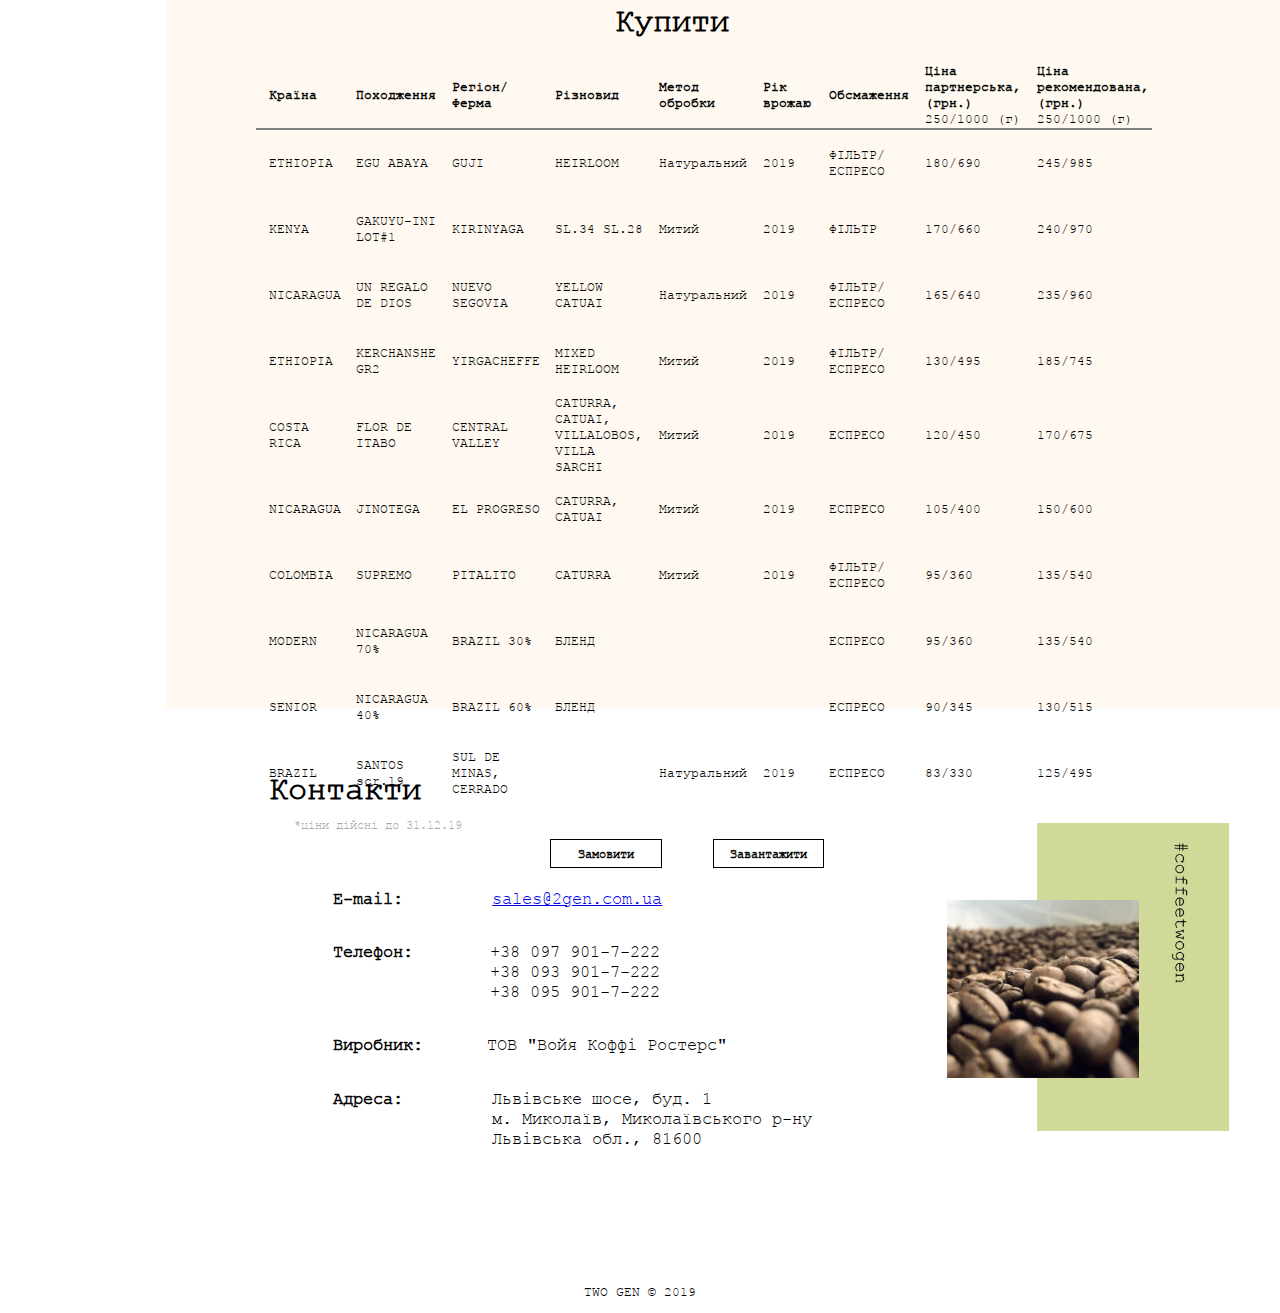
==== commit 11e361bf: "Final" ====
--- a/index.html
+++ b/index.html
@@ -35,7 +35,6 @@
 logged_in_greeting="Добрий день! Як ми можемо вам допомогти?"
 logged_out_greeting="Добрий день! Як ми можемо вам допомогти?">
     </div>
-
 
     <div class="desktop" id="section1">
         <aside>
@@ -90,7 +89,7 @@
             <div class="coffee_container">
                     <div class="coffee_item item1">
                             <div class="wraper_pack">
-                                <img class="coffee_pack" src="img/coffee_pack3.png">
+                                <img class="coffee_pack" src="img/Packs/brazil_ua.jpg">
                             </div>
                             <h1 class="coffee_name">BRAZIL SANTOS</h1>
                             <div class="box">
@@ -103,12 +102,12 @@
                                             <div class="box_price">125 грн.</div>
                                         </div> -->
                                 <p class="coffee_about"><span class="bold">Профіль смаку:</span> лимон, горіхи та шоколад</p>
-                                <a href="https://twogen.bitrix24.ua/pub/form/6/ldwj6g/"><button class="btn_order">Замовити</button></a>
+                                <a href="https://bitrix24public.com/twogen.bitrix24.ua/form/6/ldwj6g/"><button class="btn_order">Замовити</button></a>
                             </div>
                     </div>
                     <div class="coffee_item item2">
                             <div class="wraper_pack">
-                                <img class="coffee_pack" src="img/senior_ua.jpg">
+                                <img class="coffee_pack" src="img/Packs/senior_ua.jpg">
                             </div>
                             <h1 class="coffee_name">SENIOR BLEND</h1>
                             <div class="box">
@@ -121,12 +120,12 @@
                                             <div class="box_price">125 грн.</div>
                                         </div> -->
                                 <p class="coffee_about"><span class="bold">Профіль смаку:</span> насичений та витончений</p>
-                                <a href="https://twogen.bitrix24.ua/pub/form/6/ldwj6g/"><button class="btn_order">Замовити</button></a>
+                                <a href="https://bitrix24public.com/twogen.bitrix24.ua/form/6/ldwj6g/"><button class="btn_order">Замовити</button></a>
                             </div>
                     </div>
                     <div class="coffee_item item3">
                         <div class="wraper_pack">
-                            <img class="coffee_pack" src="img/Modern_ua.jpg">
+                            <img class="coffee_pack" src="img/Packs/modern_ua.jpg">
                         </div>
                         <h1 class="coffee_name">MODERN BLEND</h1>
                         <div class="box">
@@ -139,12 +138,12 @@
                                         <div class="box_price">125 грн.</div>
                                     </div> -->
                             <p class="coffee_about"><span class="bold">Профіль смаку:</span> м'який та збалансований</p>
-                            <a href="https://twogen.bitrix24.ua/pub/form/6/ldwj6g/"><button class="btn_order">Замовити</button></a>
+                            <a href="https://bitrix24public.com/twogen.bitrix24.ua/form/6/ldwj6g/"><button class="btn_order">Замовити</button></a>
                         </div>
                     </div>
                     <div class="coffee_item item4">
                             <div class="wraper_pack">
-                                <img class="coffee_pack" src="img/coffee_pack2.png">
+                                <img class="coffee_pack" src="img/Packs/colombia_ua.jpg">
                             </div>
                             <h1 class="coffee_name">COLOMBIA SUPREMO</h1>
                           
@@ -158,14 +157,14 @@
                                     <div class="box_price">135 грн.</div>
                                 </div> -->
                                 <p class="coffee_about"><span class="bold">Профіль смаку:</span> цитрусовий мікс, ніжні спеції та молочний шоколад</p>
-                                <a href="https://twogen.bitrix24.ua/pub/form/6/ldwj6g/"><button class="btn_order">Замовити</button></a>
+                                <a href="https://bitrix24public.com/twogen.bitrix24.ua/form/6/ldwj6g/"><button class="btn_order">Замовити</button></a>
                             </div>
                     </div>
             </div>
             <div class="coffee_container">
                 <div class="coffee_item item5">
                     <div class="wraper_pack">
-                        <img class="coffee_pack" src="img/coffee_pack1.png">
+                        <img class="coffee_pack" src="img/Packs/nikaragua_jinoteca_ua.jpg">
                     </div>
                     <h1 class="coffee_name">NICARAGUA JINOTEGA</h1>
                     <div class="box">
@@ -178,12 +177,12 @@
                                 <div class="box_price">150 грн.</div>
                             </div> -->
                         <p class="coffee_about"><span class="bold">Профіль смаку:</span> жовте яблуко, червона слива, мед та шоколад</p>
-                        <a href="https://twogen.bitrix24.ua/pub/form/6/ldwj6g/"><button class="btn_order">Замовити</button></a>
+                        <a href="https://bitrix24public.com/twogen.bitrix24.ua/form/6/ldwj6g/"><button class="btn_order">Замовити</button></a>
                     </div>
                 </div> 
                 <div class="coffee_item item6">
                     <div class="wraper_pack">
-                        <img class="coffee_pack" src="img/coffee_pack4.png">
+                        <img class="coffee_pack" src="img/Packs/costarica_ua.jpg">
                     </div>
                     <h1 class="coffee_name">COSTA RICA FLOR DE ITABO</h1>
                    
@@ -197,12 +196,12 @@
                                     <div class="box_price">170 грн.</div>
                                 </div> -->
                         <p class="coffee_about"><span class="bold">Профіль смаку:</span> зелений виноград, достигаюча вишня та лимон</p>
-                        <a href="https://twogen.bitrix24.ua/pub/form/6/ldwj6g/"><button class="btn_order">Замовити</button></a>
+                        <a href="https://bitrix24public.com/twogen.bitrix24.ua/form/6/ldwj6g/"><button class="btn_order">Замовити</button></a>
                     </div>
                 </div>
                 <div class="coffee_item item7">
                         <div class="wraper_pack">
-                            <img class="coffee_pack" src="img/coffee_pack5.png">
+                            <img class="coffee_pack" src="img/Packs/ethiopia_kerch_ua.jpg">
                         </div>
                         <h1 class="coffee_name">ETHIOPIA KERCHANSHE GR2</h1>
                         <div class="box">
@@ -215,12 +214,12 @@
                                         <div class="box_price">185 грн.</div>
                                     </div> -->
                             <p class="coffee_about"><span class="bold">Профіль смаку:</span> персик, цитруси, чорний чай</p>
-                            <a href="https://twogen.bitrix24.ua/pub/form/6/ldwj6g/"><button class="btn_order">Замовити</button></a>
+                            <a href="https://bitrix24public.com/twogen.bitrix24.ua/form/6/ldwj6g/"><button class="btn_order">Замовити</button></a>
                         </div>
                 </div>
                 <div class="coffee_item item8">
                         <div class="wraper_pack">
-                            <img class="coffee_pack" src="img/coffee_pack7.png">
+                            <img class="coffee_pack" src="img/Packs/nikaragua_unregalo_ua.jpg">
                         </div>
                         <h1 class="coffee_name">NICARAGUA UN REGALO DE DIOS</h1>
                       
@@ -234,14 +233,14 @@
                                 <div class="box_price">236 грн.</div>
                             </div> -->
                             <p class="coffee_about"><span class="bold">Профіль смаку:</span> тропічні фрукти, інжир, лікер</p>
-                            <a href="https://twogen.bitrix24.ua/pub/form/6/ldwj6g/"><button class="btn_order">Замовити</button></a>
+                            <a href="https://bitrix24public.com/twogen.bitrix24.ua/form/6/ldwj6g/"><button class="btn_order">Замовити</button></a>
                         </div>
                 </div> 
             </div>
             <div class="coffee_container row2">
                 <div class="coffee_item item9">
                     <div class="wraper_pack">
-                        <img class="coffee_pack" src="img/kenya_ua.jpg">
+                        <img class="coffee_pack" src="img/Packs/kenia_ua.jpg">
                     </div>
                     <h1 class="coffee_name">KENYA GAKUYU-INI LOT#1</h1>
                   
@@ -255,12 +254,12 @@
                             <div class="box_price">236 грн.</div>
                         </div> -->
                         <p class="coffee_about"><span class="bold">Профіль смаку:</span> абрикосовий джем, смородина, карамель</p>
-                        <a href="https://twogen.bitrix24.ua/pub/form/6/ldwj6g/"><button class="btn_order">Замовити</button></a>
+                        <a href="https://bitrix24public.com/twogen.bitrix24.ua/form/6/ldwj6g/"><button class="btn_order">Замовити</button></a>
                     </div>
                 </div>
                 <div class="coffee_item item10">
                 <div class="wraper_pack">
-                    <img class="coffee_pack" src="img/coffee_pack6.png">
+                    <img class="coffee_pack" src="img/Packs/ethiopia_egu_ua.jpg">
                 </div>
                 <h1 class="coffee_name">ETHIOPIA EGU ABAYA</h1>
                
@@ -274,7 +273,7 @@
                             <div class="box_price">245 грн.</div>
                         </div> -->
                     <p class="coffee_about"><span class="bold">Профіль смаку:</span> манго, маракуйя, персик, легкі ромові ноти</p>
-                    <a href="https://twogen.bitrix24.ua/pub/form/6/ldwj6g/"><button class="btn_order">Замовити</button></a>
+                    <a href="https://bitrix24public.com/twogen.bitrix24.ua/form/6/ldwj6g/"><button class="btn_order">Замовити</button></a>
                 </div>
                 </div>
             </div>
@@ -376,7 +375,7 @@
                         <td>EL PROGRESO</td>
                         <td>CATURRA, CATUAI</td>
                         <td>Митий</td>
-                        <td>2018</td>
+                        <td>2019</td>
                         <td>ЕСПРЕСО</td>
                         <td>105/400</td>
                         <td>150/600</td>
@@ -417,19 +416,19 @@
                     <tr class="10">
                         <td>BRAZIL</td>
                         <td>SANTOS scr.19</td>
-                        <td>SUL DE MINAS CERRADO</td>
+                        <td>SUL DE MINAS, CERRADO</td>
                         <td></td>
                         <td>Натуральний</td>
-                        <td>2018</td>
+                        <td>2019</td>
                         <td>ЕСПРЕСО</td>
                         <td>83/330</td>
                         <td>125/495</td>
                     </tr>      
                 </table>
-                <p class="price_date">*ціни дійсні до 30.09.19</p>
+                <p class="price_date">*ціни дійсні до 31.12.19</p>
                 <div class="box_buttons">
-                    <a href="https://twogen.bitrix24.ua/pub/form/6/ldwj6g/"><button class="opt_order">Замовити</button></a>
-                    <a href="prices/Price UA.jpg"  download="prices"><button class="opt_order" disabled>Завантажити</button></a>
+                    <a href="https://bitrix24public.com/twogen.bitrix24.ua/form/6/ldwj6g/"><button class="opt_order">Замовити</button></a>
+                    <a href="prices/prices_ukr.jpg"  download="prices"><button class="opt_order">Завантажити</button></a>
                 </div>
                 <img class="coffee_beans_opt" src="img/Coffee-Beans-section4.png">
             </div>
@@ -542,7 +541,7 @@
                 <p class="coffee_title">Кава TWO GEN</p>
                 <div class="coffee_container">
                         <div class="coffee_item item1">
-                                <img class="coffee_pack" src="img/coffee_pack3.png">
+                                <img class="coffee_pack" src="img/Packs/brazil_ua.jpg">
                                 <h1 class="coffee_name">BRAZIL SANTOS</h1>
                                 <div class="box">
                                         <div class="box2">
@@ -554,12 +553,12 @@
                                                 <div class="box_price">125 грн.</div>
                                             </div> -->
                                     <p class="coffee_about"><span class="bold">Профіль смаку:</span> лимон, горіхи та шоколад</p>
-                                    <a href="https://twogen.bitrix24.ua/pub/form/6/ldwj6g/"><button class="btn_order">Замовити</button></a>
+                                    <a href="https://bitrix24public.com/twogen.bitrix24.ua/form/6/ldwj6g/"><button class="btn_order">Замовити</button></a>
                                 </div>
                         </div>
                         <div class="coffee_item item2">
                             <div class="wraper_pack">
-                                <img class="coffee_pack" src="img/senior_ua.jpg">
+                                <img class="coffee_pack" src="img/Packs/senior_ua.jpg">
                             </div>
                             <h1 class="coffee_name">SENIOR BLEND</h1>
                             <div class="box">
@@ -572,12 +571,12 @@
                                             <div class="box_price">125 грн.</div>
                                         </div> -->
                                 <p class="coffee_about"><span class="bold">Профіль смаку:</span> насичений та витончений</p>
-                                <a href="https://twogen.bitrix24.ua/pub/form/6/ldwj6g/"><button class="btn_order">Замовити</button></a>
+                                <a href="https://bitrix24public.com/twogen.bitrix24.ua/form/6/ldwj6g/"><button class="btn_order">Замовити</button></a>
                             </div>
                         </div>
                         <div class="coffee_item item3">
                             <div class="wraper_pack">
-                                <img class="coffee_pack" src="img/Modern_ua.jpg">
+                                <img class="coffee_pack" src="img/Packs/modern_ua.jpg">
                             </div>
                             <h1 class="coffee_name">MODERN BLEND</h1>
                             <div class="box">
@@ -590,11 +589,11 @@
                                             <div class="box_price">125 грн.</div>
                                         </div> -->
                                 <p class="coffee_about"><span class="bold">Профіль смаку:</span> м'який та збалансований</p>
-                                <a href="https://twogen.bitrix24.ua/pub/form/6/ldwj6g/"><button class="btn_order">Замовити</button></a>
+                                <a href="https://bitrix24public.com/twogen.bitrix24.ua/form/6/ldwj6g/"><button class="btn_order">Замовити</button></a>
                             </div>
                         </div>
                         <div class="coffee_item item4">
-                                <img class="coffee_pack" src="img/coffee_pack2.png">
+                                <img class="coffee_pack" src="img/Packs/colombia_ua.jpg">
                                 <h1 class="coffee_name">COLOMBIA SUPREMO</h1>
                                 <div class="box">
                                         <div class="box2">
@@ -606,11 +605,11 @@
                                                 <div class="box_price">135 грн.</div>
                                             </div> -->
                                     <p class="coffee_about"><span class="bold">Профіль смаку:</span> цитрусовий мікс, ніжні спеції та молочний шоколад</p>
-                                    <a href="https://twogen.bitrix24.ua/pub/form/6/ldwj6g/"><button class="btn_order">Замовити</button></a>
+                                    <a href="https://bitrix24public.com/twogen.bitrix24.ua/form/6/ldwj6g/"><button class="btn_order">Замовити</button></a>
                                 </div>
                         </div>
                         <div class="coffee_item item5">
-                            <img class="coffee_pack" src="img/coffee_pack1.png">
+                            <img class="coffee_pack" src="img/Packs/nikaragua_jinoteca_ua.jpg">
                             <h1 class="coffee_name">NICARAGUA JINOTEGA</h1>
                             <div class="box">
                                     <div class="box2">
@@ -622,11 +621,11 @@
                                             <div class="box_price">150 грн.</div>
                                         </div> -->
                                 <p class="coffee_about"><span class="bold">Профіль смаку:</span> жовте яблуко, червона слива, мед та шоколад</p>
-                                <a href="https://twogen.bitrix24.ua/pub/form/6/ldwj6g/"><button class="btn_order">Замовити</button></a>
+                                <a href="https://bitrix24public.com/twogen.bitrix24.ua/form/6/ldwj6g/"><button class="btn_order">Замовити</button></a>
                             </div>
                         </div>
                         <div class="coffee_item item6">
-                                <img class="coffee_pack" src="img/coffee_pack4.png">
+                                <img class="coffee_pack" src="img/Packs/costarica_ua.jpg">
                                 <h1 class="coffee_name">COSTA RICA FLOR DE ITABO</h1>
                                 <div class="box">
                                         <div class="box2">
@@ -638,12 +637,12 @@
                                                 <div class="box_price">170 грн.</div>
                                             </div> -->
                                     <p class="coffee_about"><span class="bold">Профіль смаку:</span> зелений виноград, достигаюча вишня та лимон</p>
-                                    <a href="https://twogen.bitrix24.ua/pub/form/6/ldwj6g/"><button class="btn_order">Замовити</button></a>
+                                    <a href="https://bitrix24public.com/twogen.bitrix24.ua/form/6/ldwj6g/"><button class="btn_order">Замовити</button></a>
                                 </div>
                         </div>
                         <div class="coffee_item item7">
                             <div class="wraper_pack">
-                                <img class="coffee_pack" src="img/coffee_pack5.png">
+                                <img class="coffee_pack" src="img/Packs/ethiopia_kerch_ua.jpg">
                             </div>
                             <h1 class="coffee_name">ETHIOPIA KERCHANSHE GR2</h1>
                             <div class="box">
@@ -656,12 +655,12 @@
                                             <div class="box_price">185 грн.</div>
                                         </div> -->
                                 <p class="coffee_about"><span class="bold">Профіль смаку:</span> персик, цитруси, чорний чай</p>
-                                <a href="https://twogen.bitrix24.ua/pub/form/6/ldwj6g/"><button class="btn_order">Замовити</button></a>
+                                <a href="https://bitrix24public.com/twogen.bitrix24.ua/form/6/ldwj6g/"><button class="btn_order">Замовити</button></a>
                             </div>
                         </div>
                         <div class="coffee_item item8">
                                 <div class="wraper_pack">
-                                    <img class="coffee_pack" src="img/coffee_pack7.png">
+                                    <img class="coffee_pack" src="img/Packs/nikaragua_unregalo_ua.jpg">
                                 </div>
                                 <h1 class="coffee_name">NICARAGUA UN REGALO DE DIOS</h1>
                             
@@ -675,12 +674,12 @@
                                         <div class="box_price">236 грн.</div>
                                     </div> -->
                                     <p class="coffee_about"><span class="bold">Профіль смаку:</span> тропічні фрукти, інжир, лікер</p>
-                                    <a href="https://twogen.bitrix24.ua/pub/form/6/ldwj6g/"><button class="btn_order">Замовити</button></a>
+                                    <a href="https://bitrix24public.com/twogen.bitrix24.ua/form/6/ldwj6g/"><button class="btn_order">Замовити</button></a>
                                 </div>
                         </div>
                         <div class="coffee_item item9">
                             <div class="wraper_pack">
-                                <img class="coffee_pack" src="img/kenya_ua.jpg">
+                                <img class="coffee_pack" src="img/Packs/kenia_ua.jpg">
                             </div>
                             <h1 class="coffee_name">KENYA GAKUYU-INI LOT#1</h1>
                           
@@ -694,12 +693,12 @@
                                     <div class="box_price">236 грн.</div>
                                 </div> -->
                                 <p class="coffee_about"><span class="bold">Профіль смаку:</span> абрикосовий джем, смородина, карамель</p>
-                                <a href="https://twogen.bitrix24.ua/pub/form/6/ldwj6g/"><button class="btn_order">Замовити</button></a>
+                                <a href="https://bitrix24public.com/twogen.bitrix24.ua/form/6/ldwj6g/"><button class="btn_order">Замовити</button></a>
                             </div>
                         </div>
                         <div class="coffee_item item10">
                         <div class="wraper_pack">
-                            <img class="coffee_pack" src="img/coffee_pack6.png">
+                            <img class="coffee_pack" src="img/Packs/ethiopia_egu_ua.jpg">
                         </div>
                         <h1 class="coffee_name">ETHIOPIA EGU ABAYA</h1>
                         <div class="box">
@@ -713,7 +712,7 @@
                                 </div> -->
                                 </div>
                                 <p class="coffee_about"><span class="bold">Профіль смаку:</span> манго, маракуйя, персик, легкі ромові ноти</p>
-                                <a href="https://twogen.bitrix24.ua/pub/form/6/ldwj6g/"><button class="btn_order">Замовити</button></a>
+                                <a href="https://bitrix24public.com/twogen.bitrix24.ua/form/6/ldwj6g/"><button class="btn_order">Замовити</button></a>
                         </div> 
                             <p class="value_pack">*ціни вказані за пакування 250 г</p>
                         </div>  
@@ -814,7 +813,7 @@
                                 <td>EL PROGRESO</td>
                                 <td>CATURRA, CATUAI</td>
                                 <td>Митий</td>
-                                <td>2018</td>
+                                <td>2019</td>
                                 <td>ЕСПРЕСО</td>
                                 <td>105/400</td>
                                 <td>150/600</td>
@@ -855,19 +854,19 @@
                             <tr class="10">
                                 <td>BRAZIL</td>
                                 <td>SANTOS scr.19</td>
-                                <td>SUL DE MINAS CERRADO</td>
+                                <td>SUL DE MINAS, CERRADO</td>
                                 <td></td>
                                 <td>Натуральний</td>
-                                <td>2018</td>
+                                <td>2019</td>
                                 <td>ЕСПРЕСО</td>
                                 <td>83/330</td>
                                 <td>125/495</td>
                             </tr>      
                         </table>
                     </div>
-                    <p class="price_date">*ціни дійсні до 30.09.19</p>
+                    <p class="price_date">*ціни дійсні до 31.12.19</p>
                     <a href="https://twogen.bitrix24.ua/pub/form/6/ldwj6g/"><button class="opt_order">Замовити</button></a>
-                    <a href="prices/Price UA.jpg"><button class="opt_order" disabled>Завантажити</button></a>
+                    <a href="prices/prices_ukr.jpg"><button class="opt_order">Завантажити</button></a>
                     <img class="coffee_beans_opt" src="img/Coffee-Beans-section4.png">
                 </div>  
     </section>
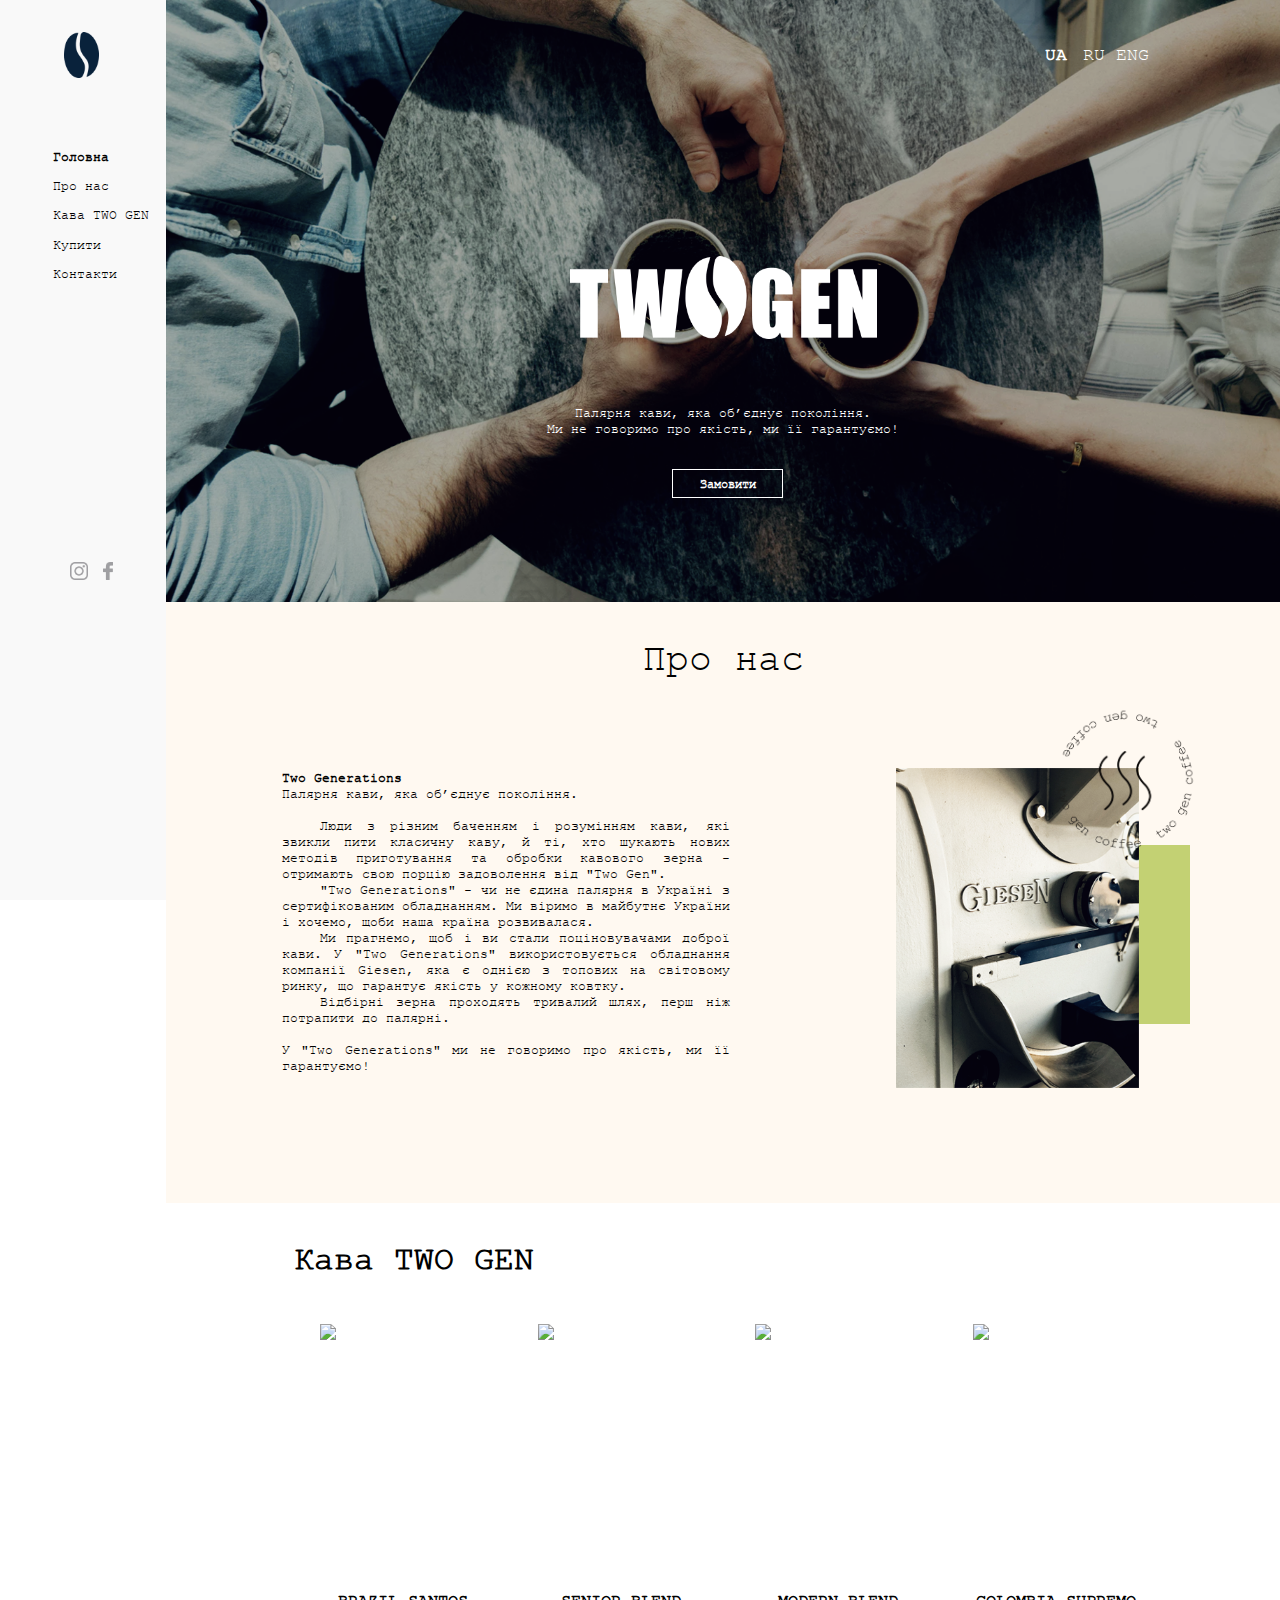
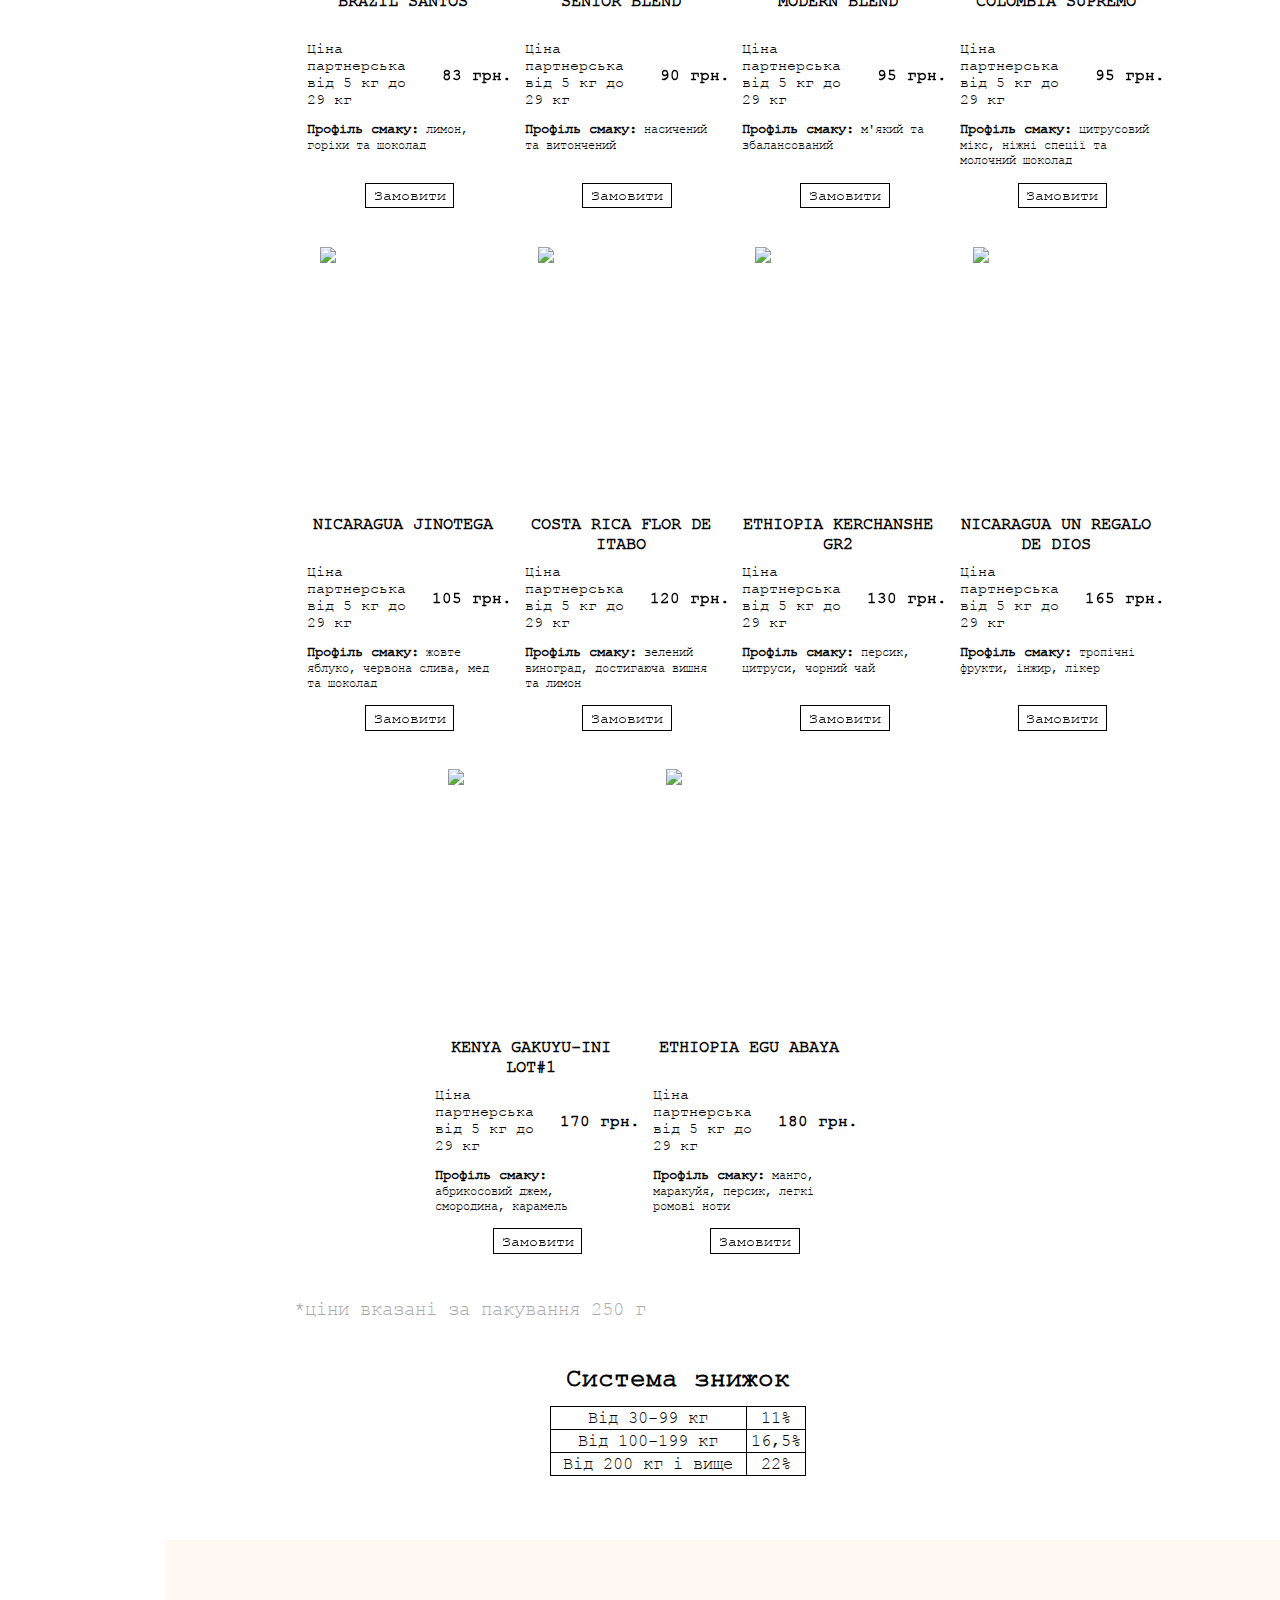
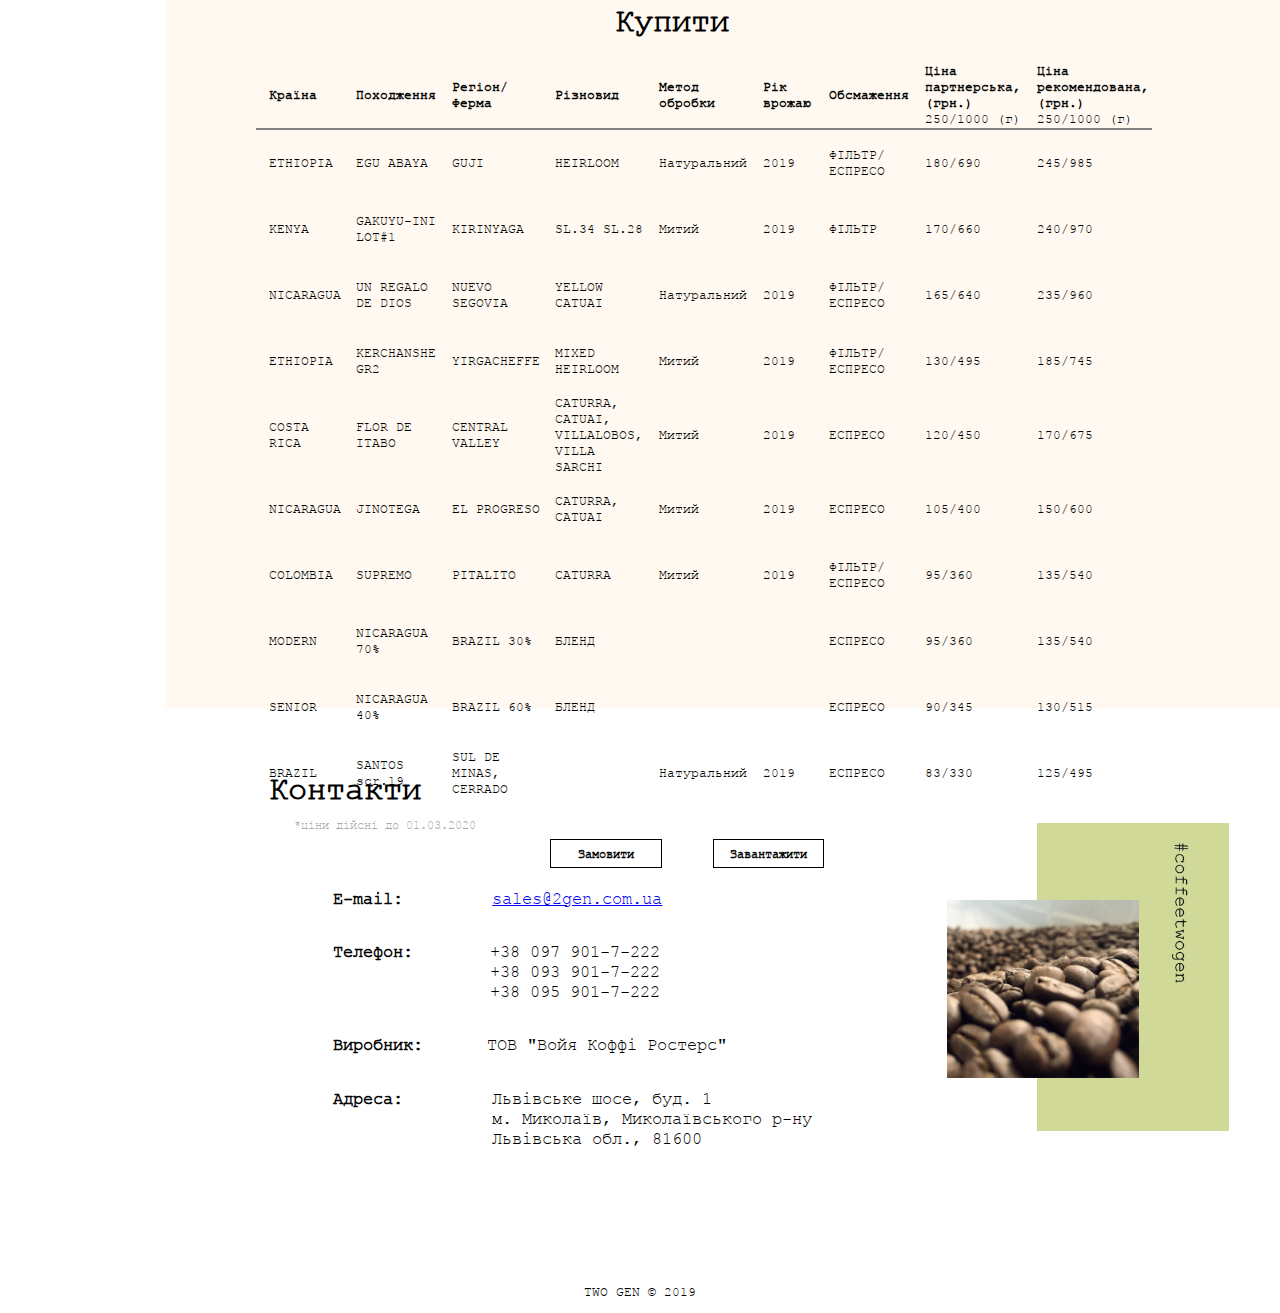
==== commit 334ac45d: "Doing new prices" ====
--- a/index.html
+++ b/index.html
@@ -425,7 +425,7 @@
                         <td>125/495</td>
                     </tr>      
                 </table>
-                <p class="price_date">*ціни дійсні до 31.12.19</p>
+                <p class="price_date">*ціни дійсні до 01.03.2020</p>
                 <div class="box_buttons">
                     <a href="https://bitrix24public.com/twogen.bitrix24.ua/form/6/ldwj6g/"><button class="opt_order">Замовити</button></a>
                     <a href="prices/prices_ukr.jpg"  download="prices"><button class="opt_order">Завантажити</button></a>
@@ -864,7 +864,7 @@
                             </tr>      
                         </table>
                     </div>
-                    <p class="price_date">*ціни дійсні до 31.12.19</p>
+                    <p class="price_date">*ціни дійсні до 01.03.2020</p>
                     <a href="https://twogen.bitrix24.ua/pub/form/6/ldwj6g/"><button class="opt_order">Замовити</button></a>
                     <a href="prices/prices_ukr.jpg"><button class="opt_order">Завантажити</button></a>
                     <img class="coffee_beans_opt" src="img/Coffee-Beans-section4.png">
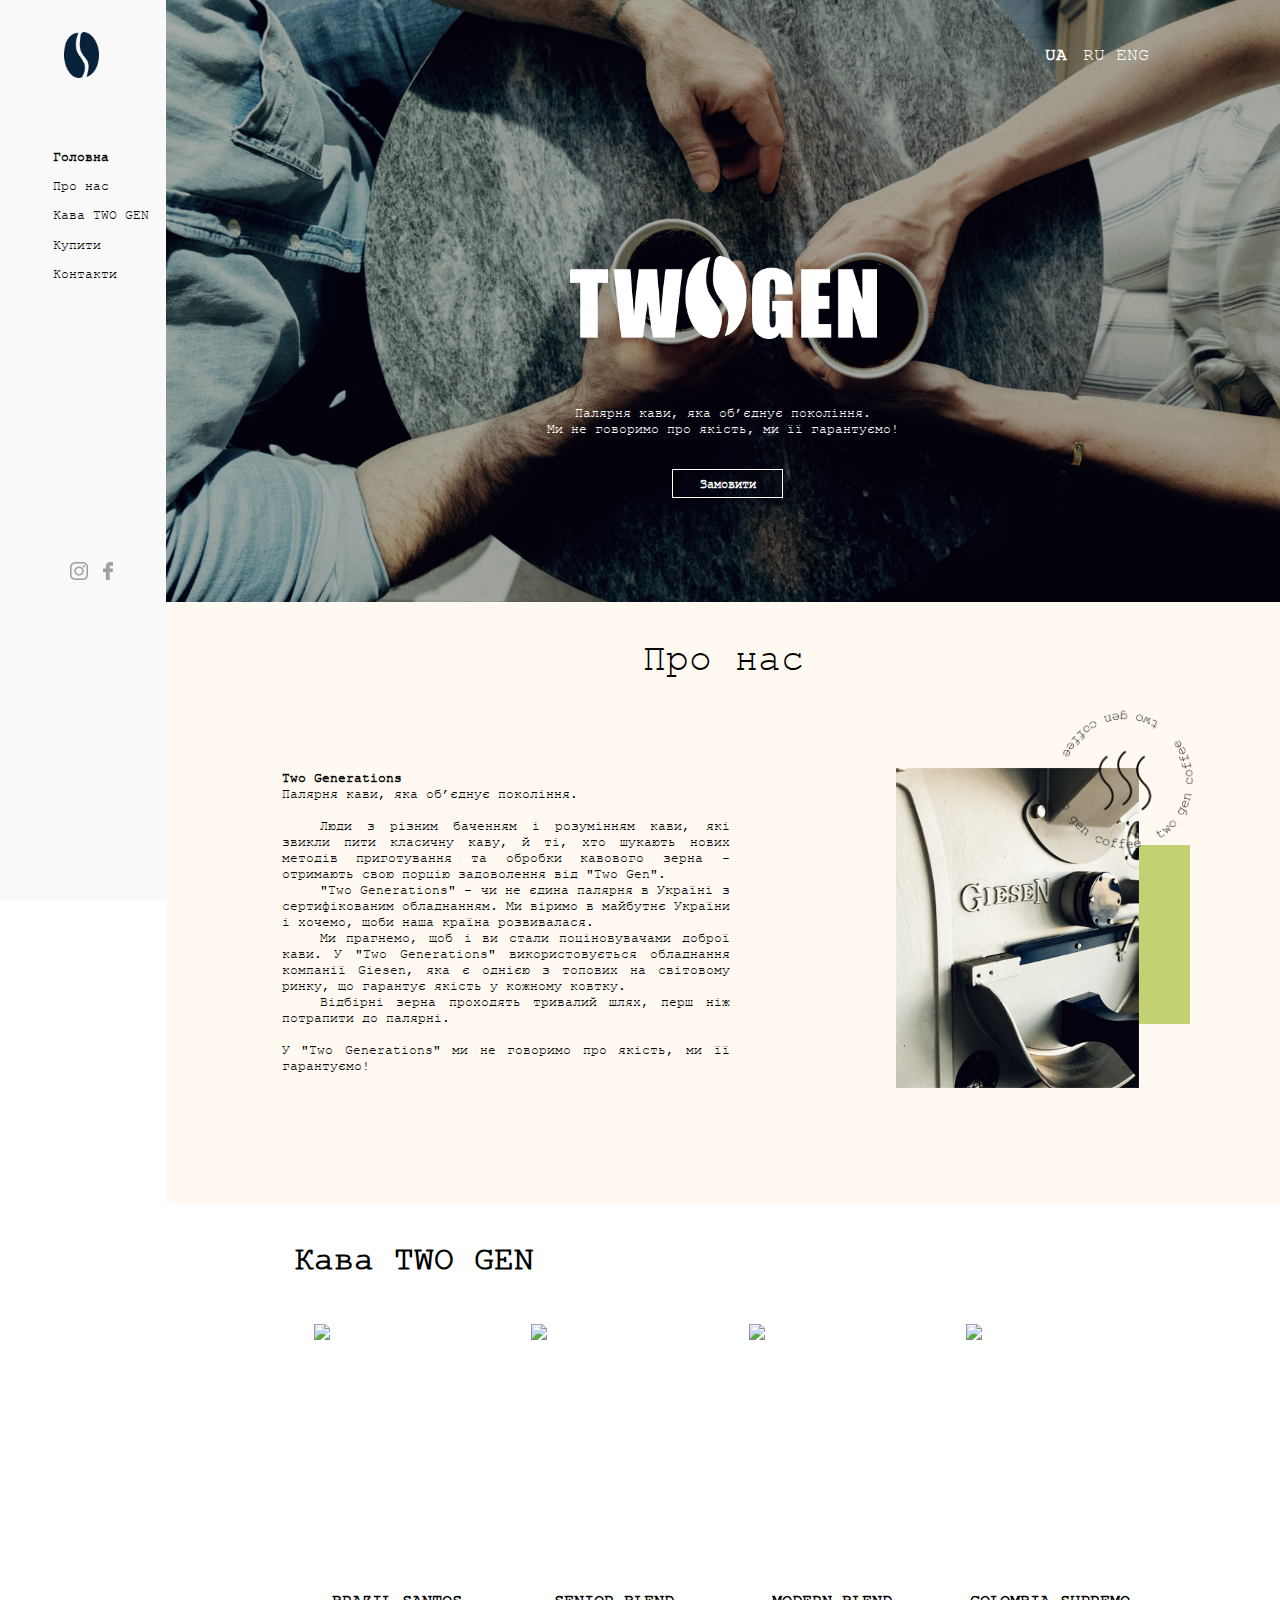
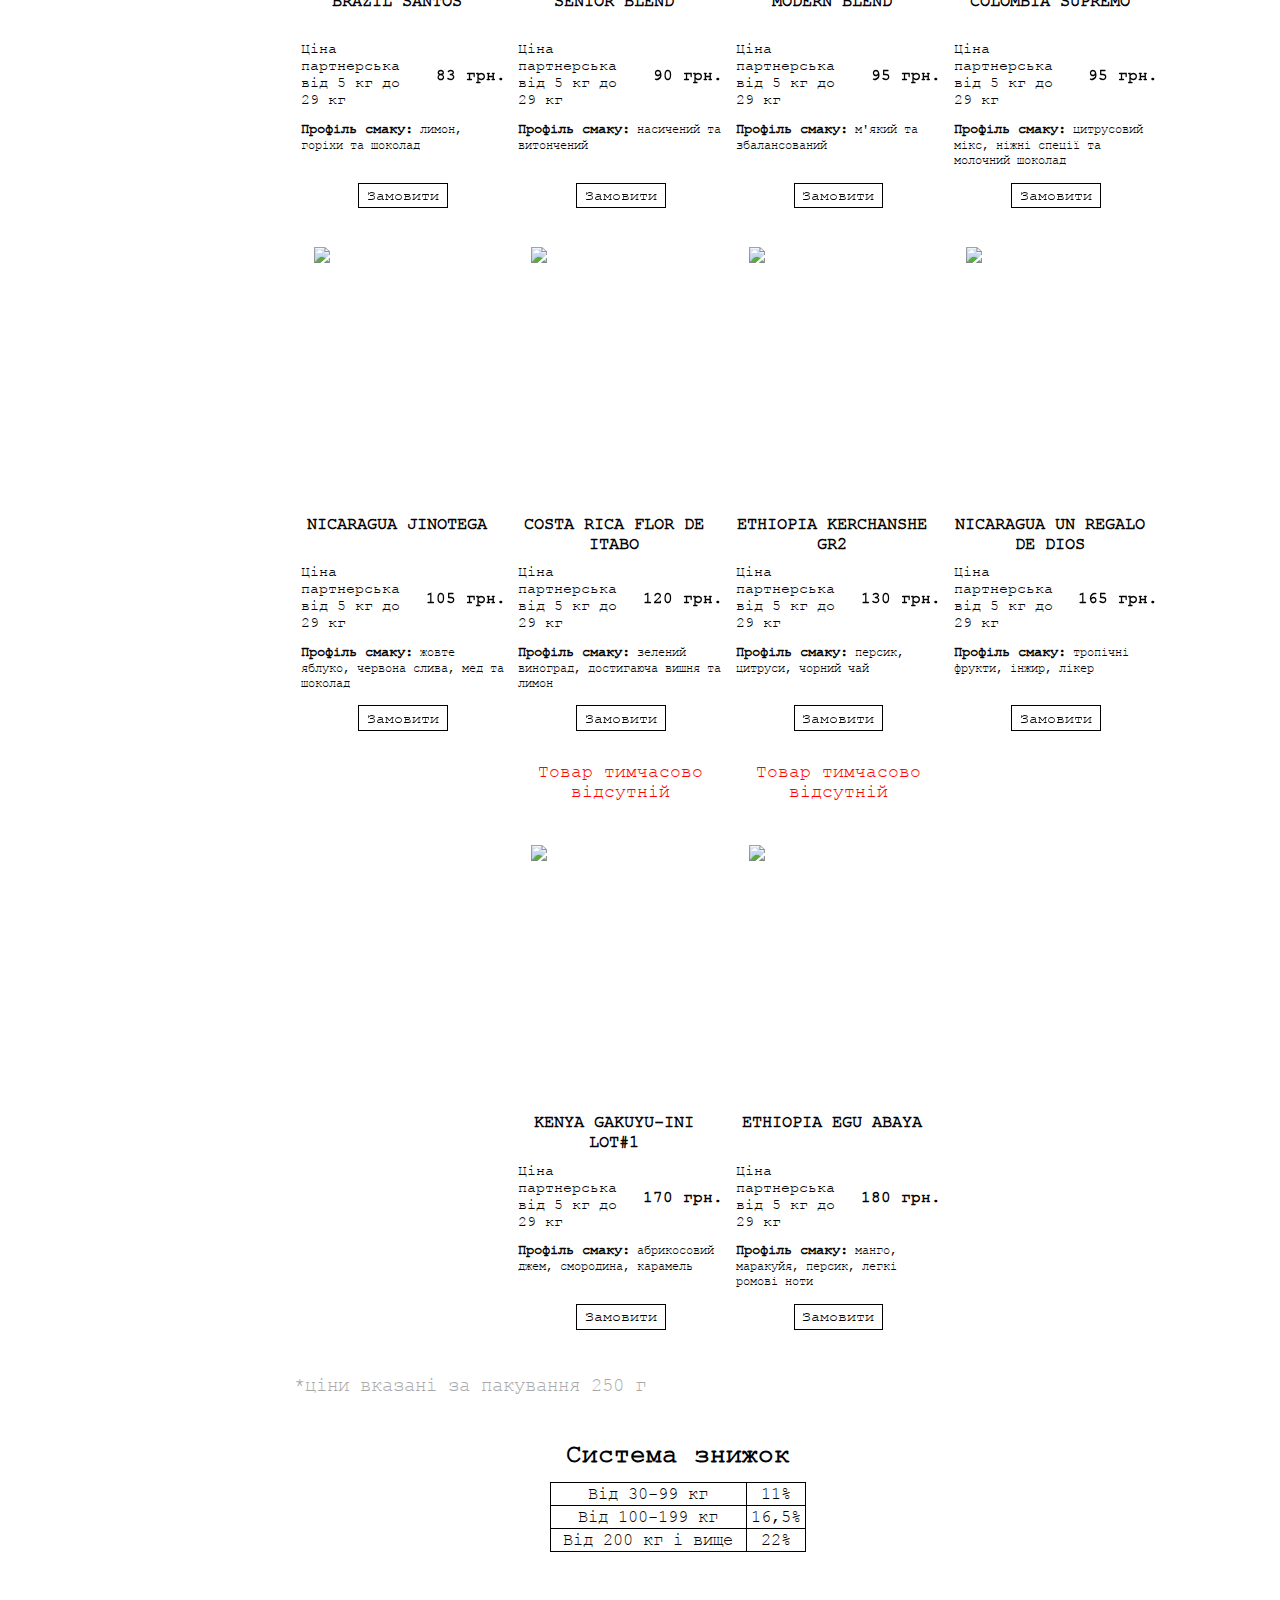
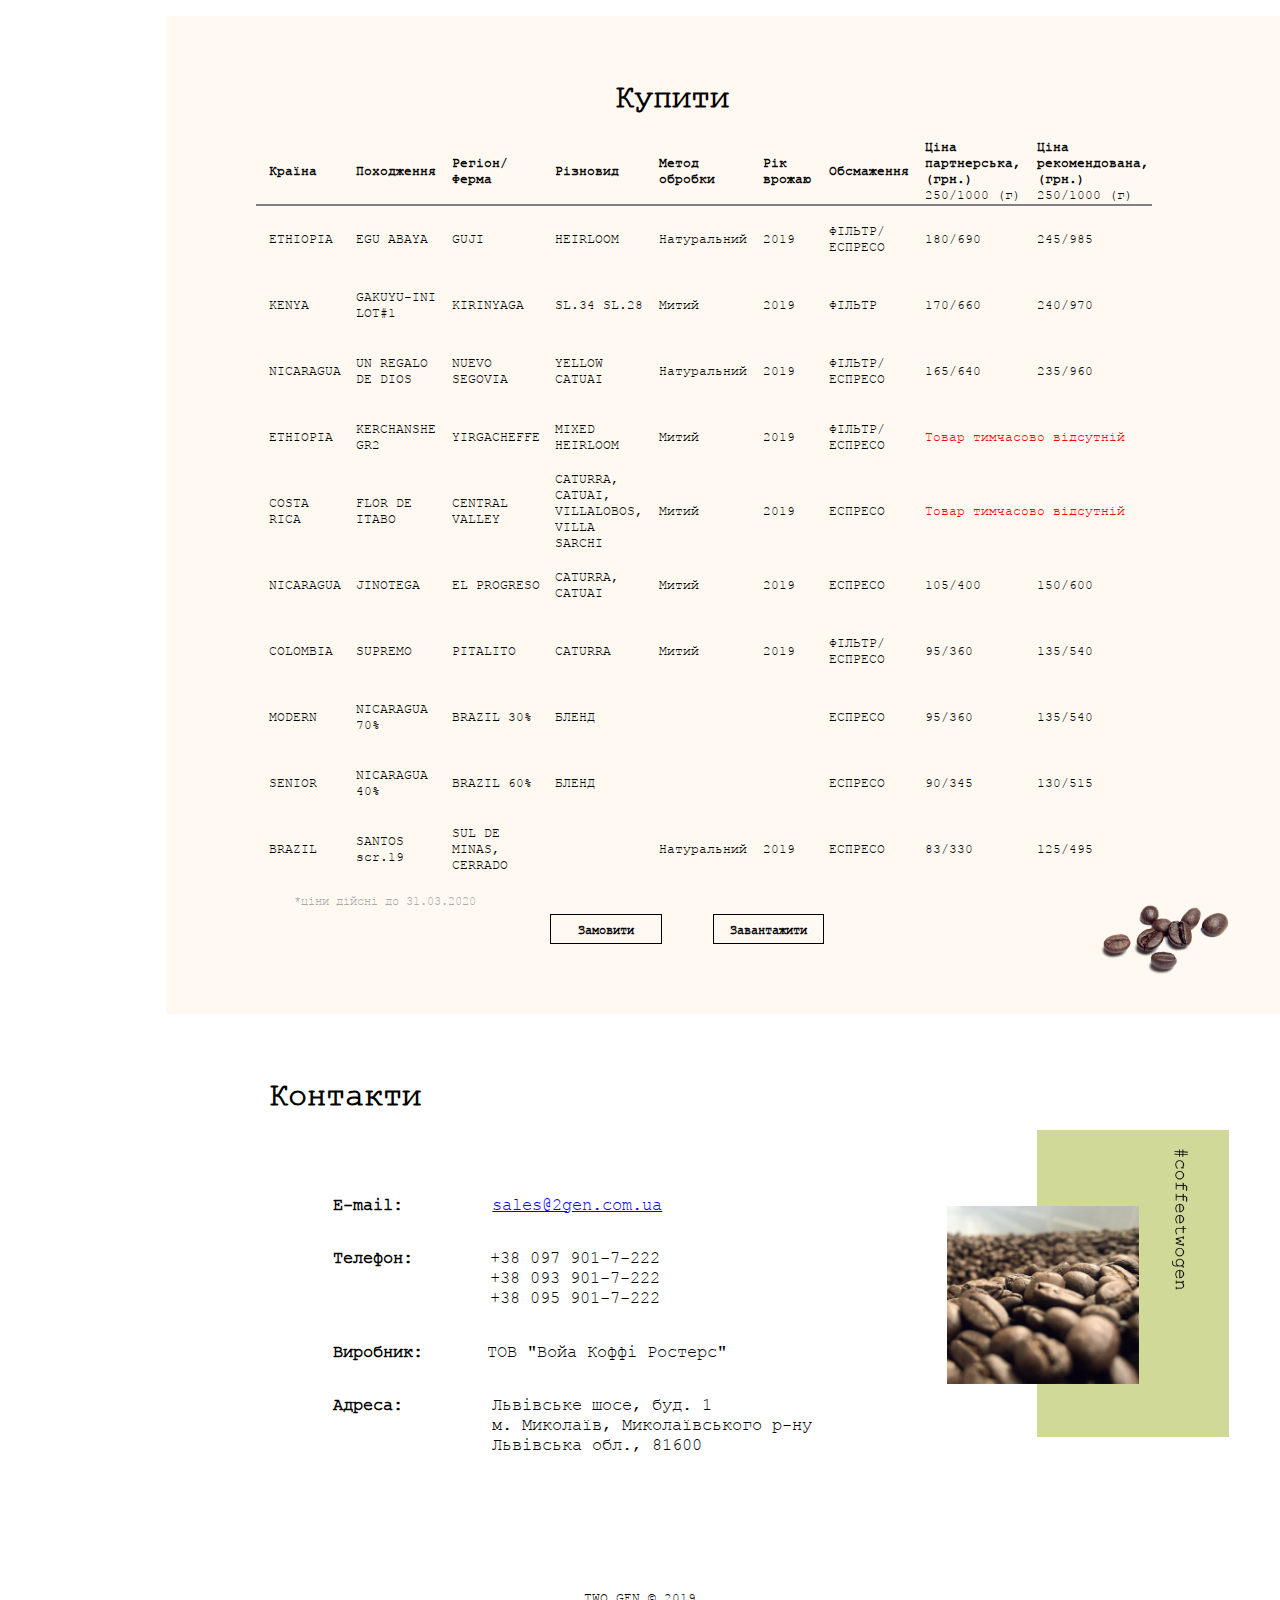
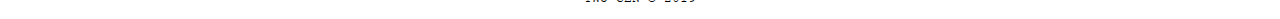
==== commit d2756f03: "New modifications" ====
--- a/index.html
+++ b/index.html
@@ -196,7 +196,8 @@
                                     <div class="box_price">170 грн.</div>
                                 </div> -->
                         <p class="coffee_about"><span class="bold">Профіль смаку:</span> зелений виноград, достигаюча вишня та лимон</p>
-                        <a href="https://bitrix24public.com/twogen.bitrix24.ua/form/6/ldwj6g/"><button class="btn_order">Замовити</button></a>
+                        <a href="https://bitrix24public.com/twogen.bitrix24.ua/form/6/ldwj6g/"><button class="btn_order" disabled>Замовити</button></a>
+                        <p class="not_available">Товар тимчасово відсутній</p>
                     </div>
                 </div>
                 <div class="coffee_item item7">
@@ -208,13 +209,14 @@
                                 <div class="box2">
                                         <div class="price">Ціна партнерська від 5 кг до 29 кг</div>
                                         <div class="box_price">130 грн.</div>
-                                    </div>
+                                </div>
                                     <!-- <div class="box2">
                                         <div class="price">Ціна рекомендована</div>
                                         <div class="box_price">185 грн.</div>
                                     </div> -->
                             <p class="coffee_about"><span class="bold">Профіль смаку:</span> персик, цитруси, чорний чай</p>
-                            <a href="https://bitrix24public.com/twogen.bitrix24.ua/form/6/ldwj6g/"><button class="btn_order">Замовити</button></a>
+                            <a href="https://bitrix24public.com/twogen.bitrix24.ua/form/6/ldwj6g/"><button class="btn_order" disabled>Замовити</button></a>
+                            <p class="not_available">Товар тимчасово відсутній</p>
                         </div>
                 </div>
                 <div class="coffee_item item8">
@@ -355,8 +357,9 @@
                         <td>Митий</td>
                         <td>2019</td>
                         <td>ФІЛЬТР/ЕСПРЕСО</td>
-                        <td>130/495</td>
-                        <td>185/745</td>
+                        <!-- <td>130/495</td>
+                        <td>185/745</td> -->
+                        <td style="color:red" colspan="2">Товар тимчасово відсутній</td>
                     </tr>
                     <tr class="5">
                         <td>COSTA RICA</td>
@@ -366,8 +369,9 @@
                         <td>Митий</td>
                         <td>2019</td>
                         <td>ЕСПРЕСО</td>
-                        <td>120/450</td>
-                        <td>170/675</td>
+                        <!-- <td>120/450</td>
+                        <td>170/675</td> -->
+                        <td style="color: red;" colspan="2">Товар тимчасово відсутній</td>
                     </tr>
                     <tr class="6">
                         <td>NICARAGUA</td>
@@ -425,10 +429,10 @@
                         <td>125/495</td>
                     </tr>      
                 </table>
-                <p class="price_date">*ціни дійсні до 01.03.2020</p>
+                <p class="price_date">*ціни дійсні до 31.03.2020</p>
                 <div class="box_buttons">
                     <a href="https://bitrix24public.com/twogen.bitrix24.ua/form/6/ldwj6g/"><button class="opt_order">Замовити</button></a>
-                    <a href="prices/prices_ukr.jpg"  download="prices"><button class="opt_order">Завантажити</button></a>
+                    <a href="prices/prices_ukr.pdf"  download="prices"><button class="opt_order">Завантажити</button></a>
                 </div>
                 <img class="coffee_beans_opt" src="img/Coffee-Beans-section4.png">
             </div>
@@ -450,7 +454,7 @@
                 </div>
                 <div class="productor">
                     <p class="productor_p">Виробник:</p>
-                    <p class="productor_prod prod_ua">ТОВ "Войя Коффі Ростерс"</p>
+                    <p class="productor_prod prod_ua">ТОВ "Войа Коффі Ростерс"</p>
                 </div>
                 <div class="adress">
                     <p class="adress_p">Адреса:</p>
@@ -637,7 +641,8 @@
                                                 <div class="box_price">170 грн.</div>
                                             </div> -->
                                     <p class="coffee_about"><span class="bold">Профіль смаку:</span> зелений виноград, достигаюча вишня та лимон</p>
-                                    <a href="https://bitrix24public.com/twogen.bitrix24.ua/form/6/ldwj6g/"><button class="btn_order">Замовити</button></a>
+                                    <a href="https://bitrix24public.com/twogen.bitrix24.ua/form/6/ldwj6g/"><button class="btn_order" disabled>Замовити</button></a>
+                                    <p class="not_available">Товар тимчасово відсутній</p>
                                 </div>
                         </div>
                         <div class="coffee_item item7">
@@ -655,7 +660,8 @@
                                             <div class="box_price">185 грн.</div>
                                         </div> -->
                                 <p class="coffee_about"><span class="bold">Профіль смаку:</span> персик, цитруси, чорний чай</p>
-                                <a href="https://bitrix24public.com/twogen.bitrix24.ua/form/6/ldwj6g/"><button class="btn_order">Замовити</button></a>
+                                <a href="https://bitrix24public.com/twogen.bitrix24.ua/form/6/ldwj6g/"><button class="btn_order" disabled>Замовити</button></a>
+                                <p class="not_available">Товар тимчасово відсутній</p>
                             </div>
                         </div>
                         <div class="coffee_item item8">
@@ -793,8 +799,9 @@
                                 <td>Митий</td>
                                 <td>2019</td>
                                 <td>ФІЛЬТР/ЕСПРЕСО</td>
-                                <td>130/495</td>
-                                <td>185/745</td>
+                                <!-- <td>130/495</td>
+                                <td>185/745</td> -->
+                                <td style="color: red;" colspan="2">Товар тимчасово відсутній</td>
                             </tr>
                             <tr class="5">
                                 <td>COSTA RICA</td>
@@ -804,8 +811,9 @@
                                 <td>Митий</td>
                                 <td>2019</td>
                                 <td>ЕСПРЕСО</td>
-                                <td>120/450</td>
-                                <td>170/675</td>
+                                <!-- <td>120/450</td>
+                                <td>170/675</td> -->
+                                <td style="color: red;" colspan="2">Товар тимчасово відсутній</td>
                             </tr>
                             <tr class="6">
                                 <td>NICARAGUA</td>
@@ -864,9 +872,9 @@
                             </tr>      
                         </table>
                     </div>
-                    <p class="price_date">*ціни дійсні до 01.03.2020</p>
+                    <p class="price_date">*ціни дійсні до 31.03.2020</p>
                     <a href="https://twogen.bitrix24.ua/pub/form/6/ldwj6g/"><button class="opt_order">Замовити</button></a>
-                    <a href="prices/prices_ukr.jpg"><button class="opt_order">Завантажити</button></a>
+                    <a href="prices/prices_ukr.pdf"><button class="opt_order">Завантажити</button></a>
                     <img class="coffee_beans_opt" src="img/Coffee-Beans-section4.png">
                 </div>  
     </section>
@@ -886,7 +894,7 @@
                         </div>
                         <div class="email">
                             <p class="email_p">Виробник:</p>
-                            <p class="productor_prod">ТОВ "Войя Коффі Ростерс"</p>
+                            <p class="productor_prod">ТОВ "Войа Коффі Ростерс"</p>
                         </div>
                         <div class="email">
                             <p class="email_p">Адреса:</p>
--- a/css/style.css
+++ b/css/style.css
@@ -11,6 +11,13 @@
     .desktop {
         display: flex;
         flex-direction: row;
+    }
+
+    .not_available {
+        color: red;
+        font-family: "Courier prime";
+        font-size: 1.4vw; 
+        text-align: center;
     }
 
     aside {
@@ -241,12 +248,13 @@
     .coffee_container {
         display: flex;
         flex-direction: row;
-        width: 60vw;
-        margin-left: 10vw;
+        justify-content: center;
+        width: 87vw
+        /* margin-left: 10vw; */
     }
 
     .row2 {
-        margin-left: 20vw;
+        margin-left: 0vw;
     }
 
     .coffee_item {
@@ -291,7 +299,7 @@
         font-family: "Courier prime";
         font-size: 0.9vw;
         text-align: left;
-        width: 15vw;
+        width: 16vw;
         height: 5vw;
     }
 
@@ -360,7 +368,7 @@
         font-weight: 800;
         text-align: center;
         color: black;
-        margin-left: 0vw;
+        margin-left: -7vw;
     }
 
     .discount_table {
@@ -396,7 +404,7 @@
         display: flex;
         flex-direction: column;
         width: 87vw;
-        height: 60vw;
+        height: 78vw;
         background-color: #fff9f1;
     }
 
@@ -655,6 +663,13 @@
 }
 
 @media screen and (max-width: 768px) {
+    .not_available {
+        color: red;
+        font-family: "Courier prime";
+        font-size: 5.4vw; 
+        text-align: center;
+    }
+
     .desktop {
         display: none;
     }
@@ -1000,7 +1015,7 @@
     }
 
     .opt_order {
-        width: 25vw;
+        width: 28vw;
         height: 8.3vw;
         margin-left: 37.5vw;
         margin-top: 9.5vw;
@@ -1072,7 +1087,7 @@
         justify-content: center;
         align-items: center;
         position: relative;
-        top: -5vw;
+        top: -1vw;
     }
 
     /* Table */
@@ -1133,5 +1148,21 @@
     }
 }
 
-
-
+@media screen and (max-width: 425px) {
+    .lang {
+        color: black;
+        text-decoration: none;
+        font-family: "Courier prime";
+        font-size: 2.5vw;
+        font-weight: 800;
+        display: flex;
+        align-self: center;
+        justify-content: center;
+        align-items: center;
+        position: relative;
+        top: -5vw;
+    }
+}
+
+
+
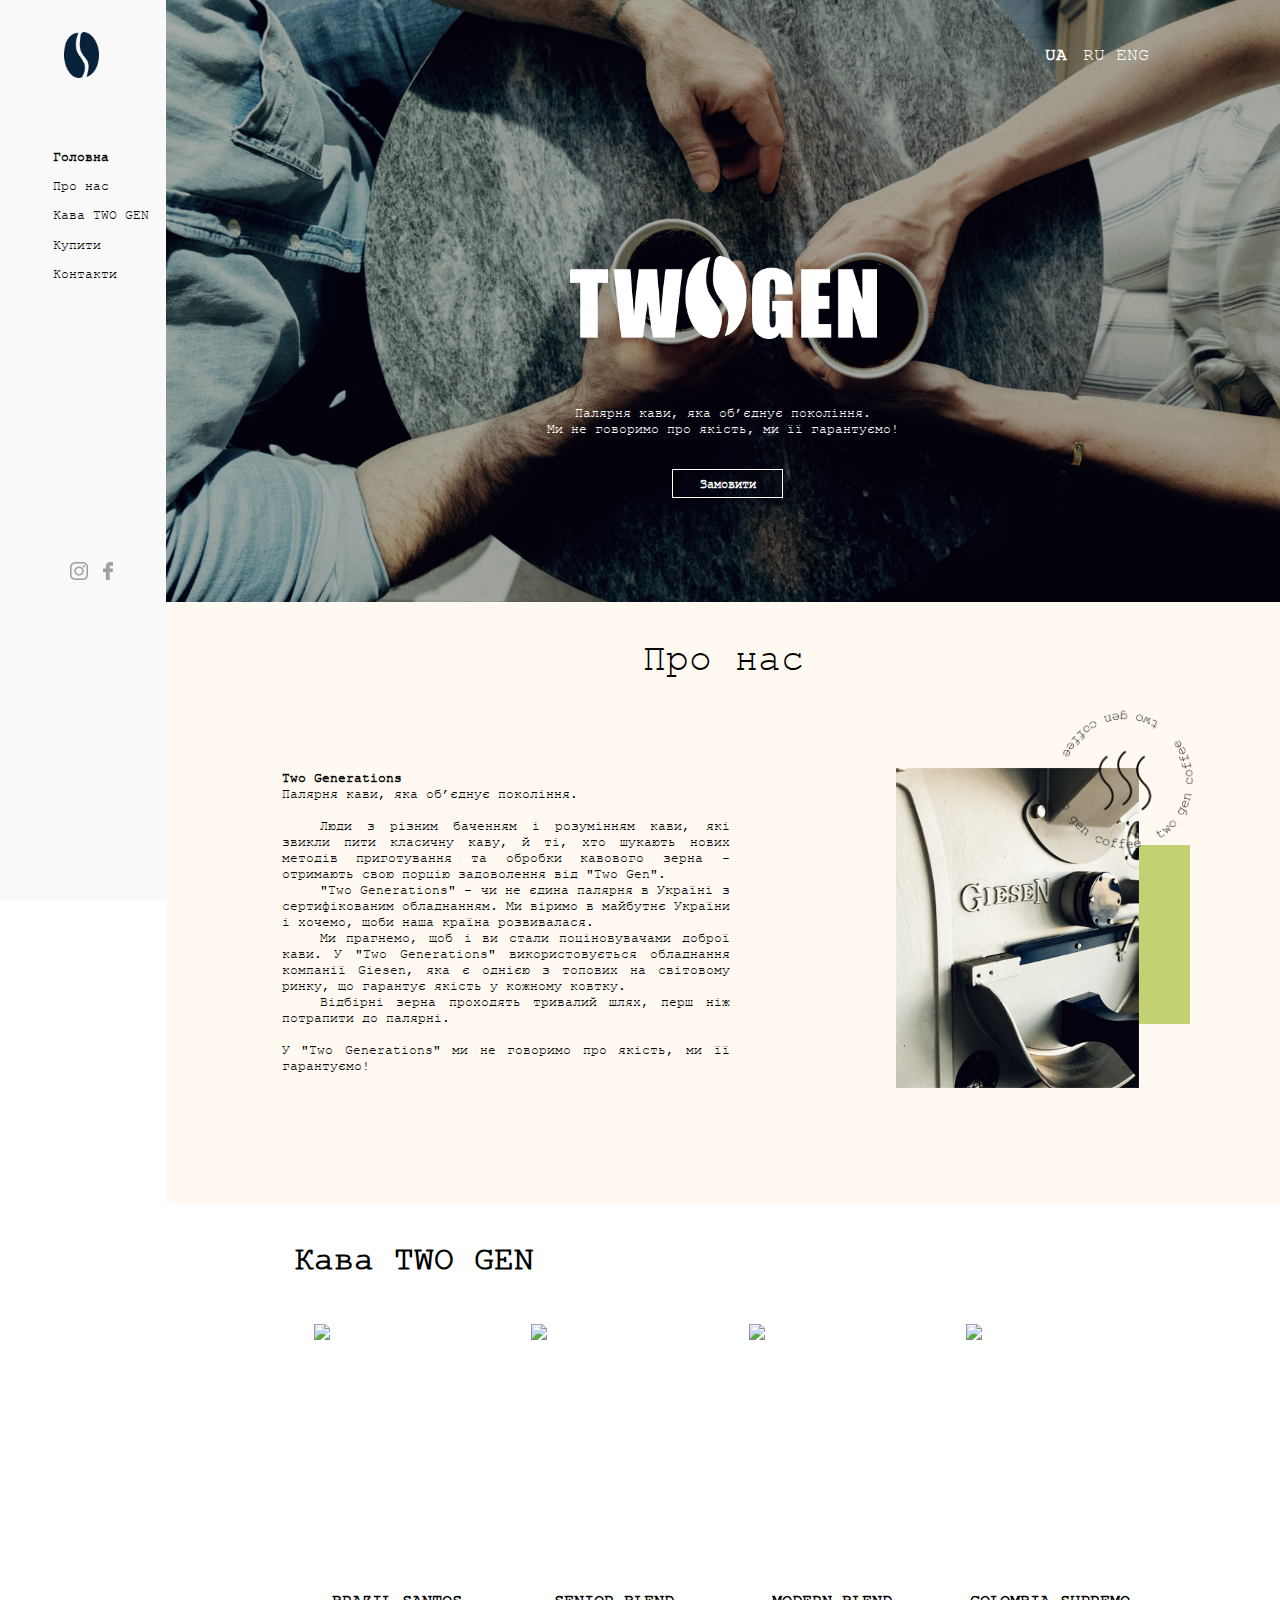
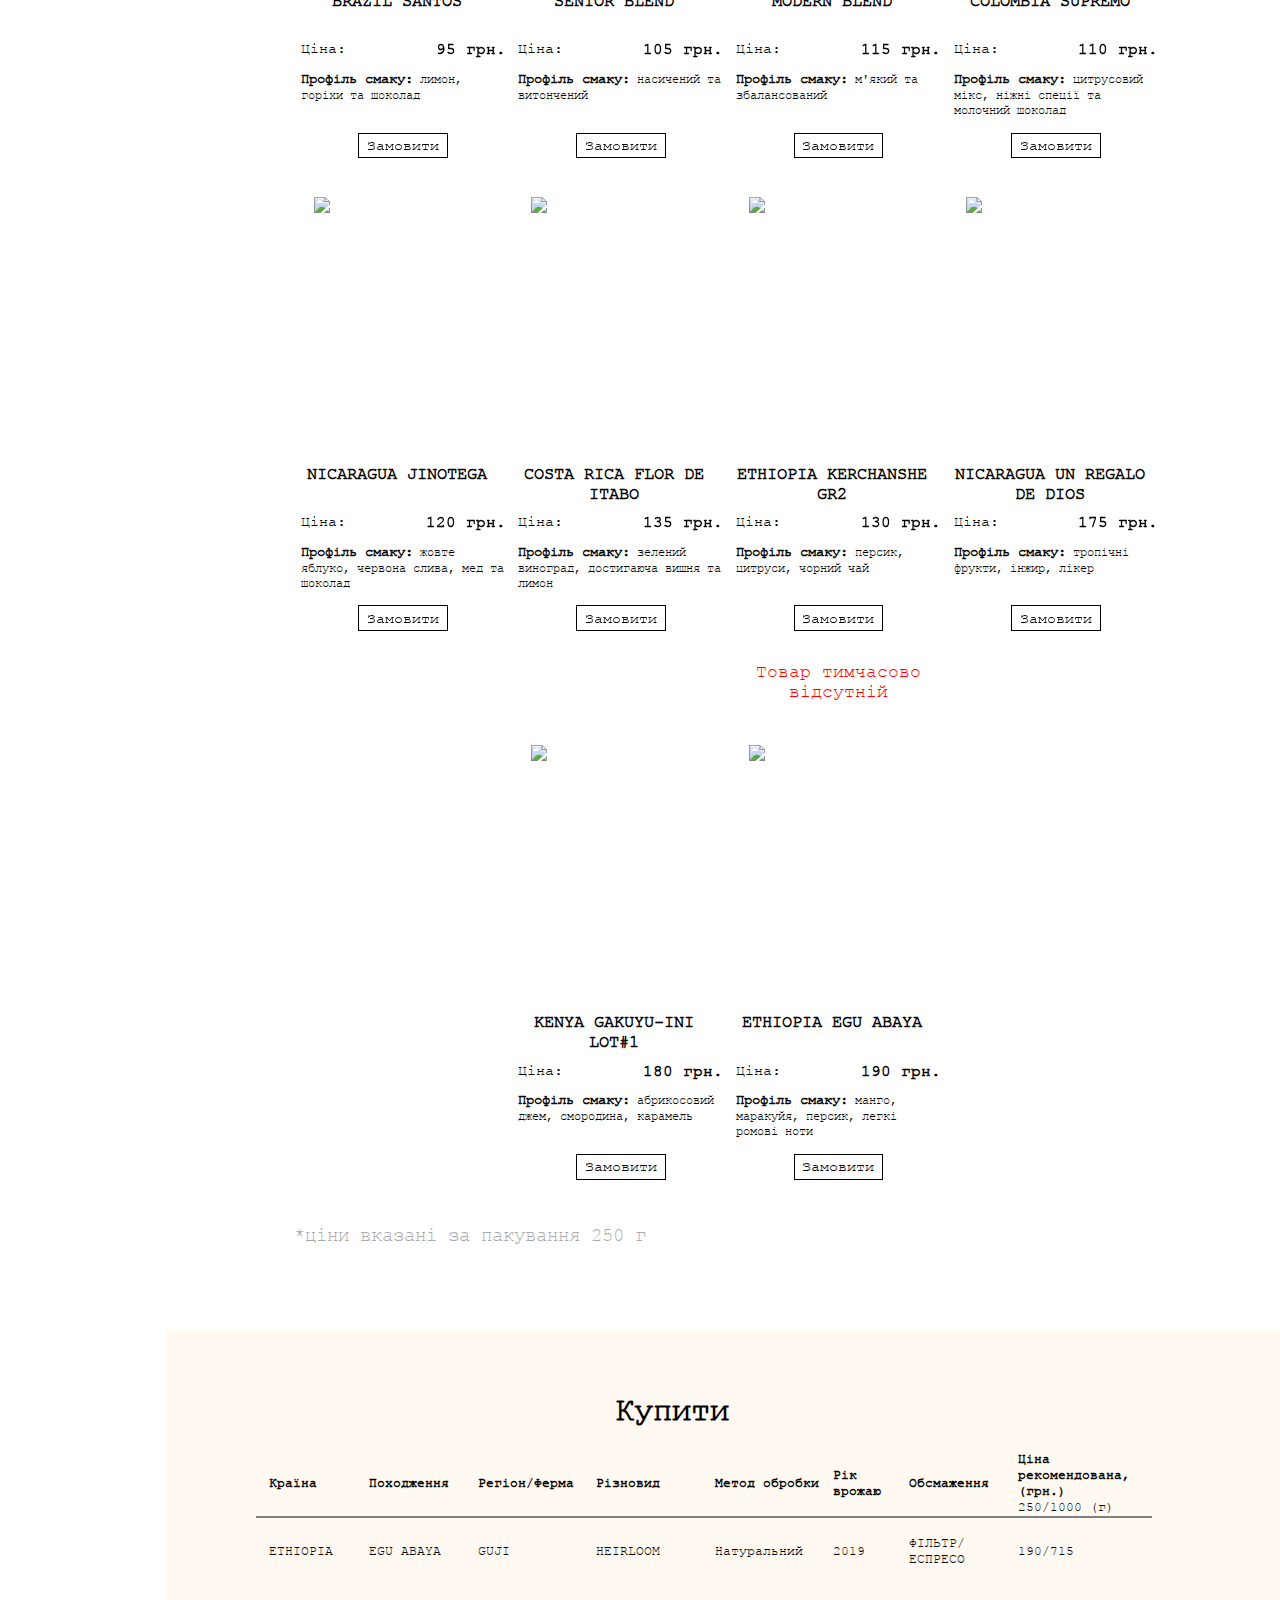
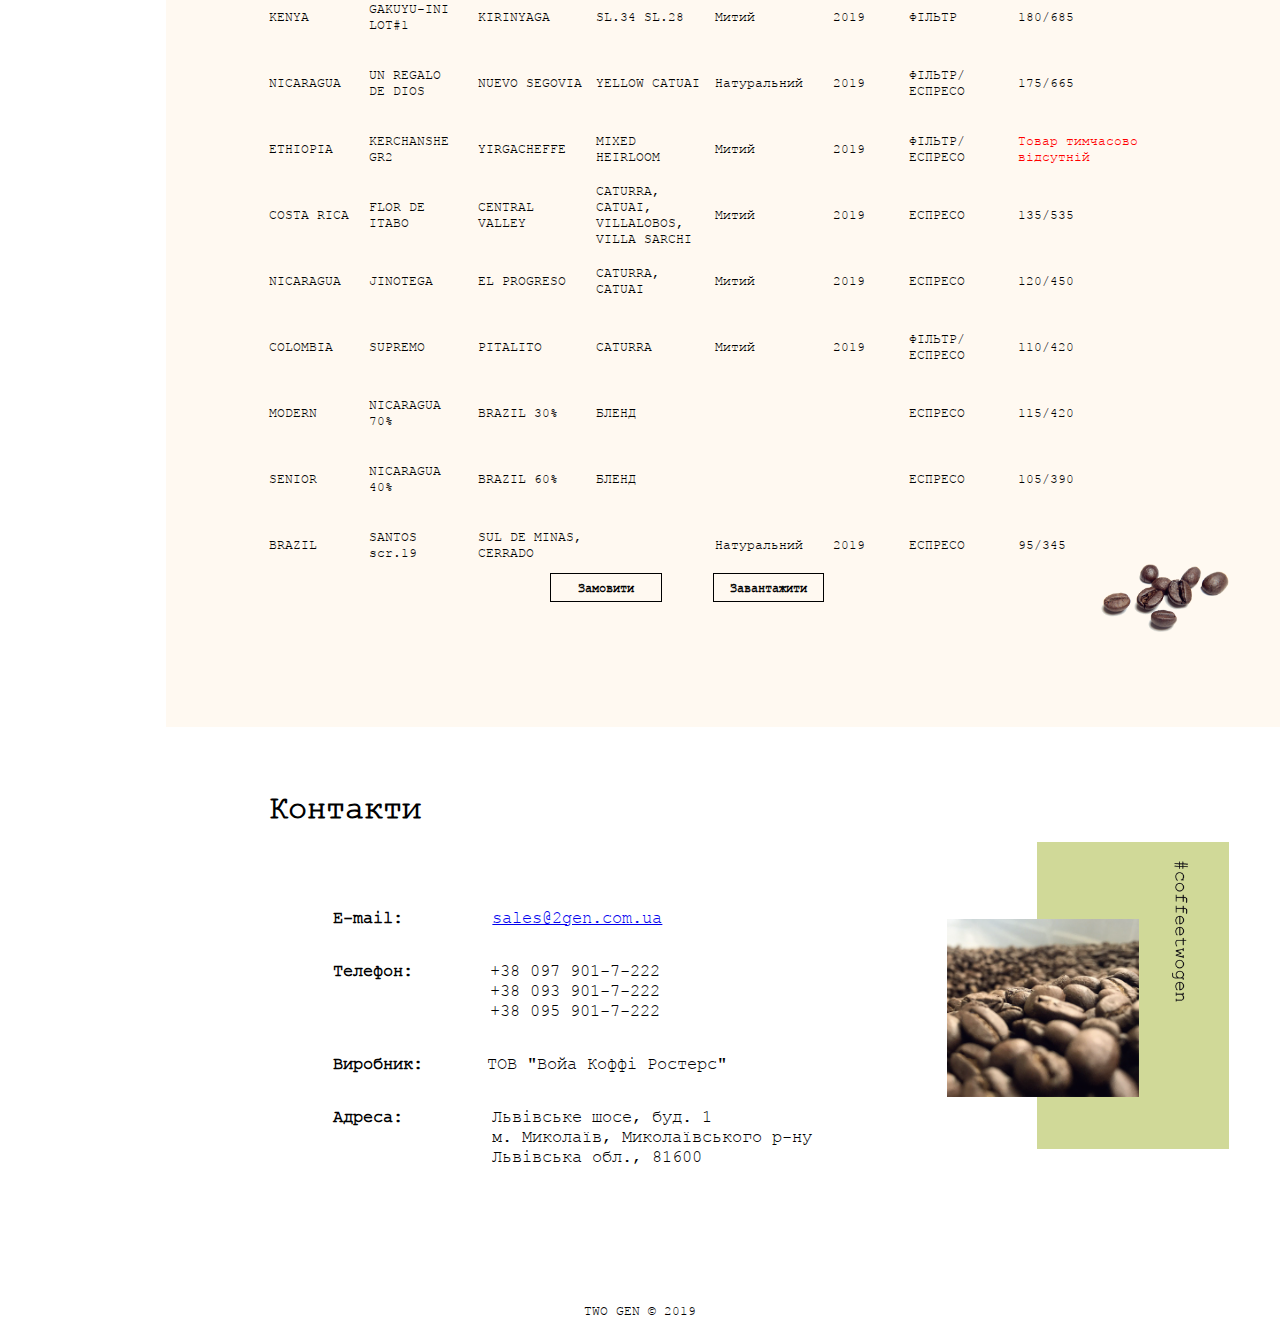
==== commit b383320e: "New prices" ====
--- a/index.html
+++ b/index.html
@@ -48,7 +48,7 @@
             </ul>
             <div class="social">
                 <a href="https://www.instagram.com/2gencoffee/" target="_blank"><img  class="social_insta" src="img/Insta.png"></a>
-                <a href="https://www.facebook.com/2gencoffee/posts/?ref=page_internal"><img class="social_fb" src="img/Fb.png"></a>
+                <a href="https://www.facebook.com/2gencoffee.roastery/"><img class="social_fb" src="img/Fb.png"></a>
             </div> 
         </aside>
         <section class="main_page">
@@ -94,8 +94,9 @@
                             <h1 class="coffee_name">BRAZIL SANTOS</h1>
                             <div class="box">
                                     <div class="box2">
-                                            <div class="price">Ціна партнерська від 5 кг до 29 кг</div>
-                                            <div class="box_price">83 грн.</div>
+                                            <!-- <div class="price">Ціна партнерська від 5 кг до 29 кг</div> -->
+                                            <div class="price">Ціна:</div>
+                                            <div class="box_price">95 грн.</div>
                                         </div>
                                         <!-- <div class="box2">
                                             <div class="price">Ціна рекомендована</div>
@@ -112,8 +113,9 @@
                             <h1 class="coffee_name">SENIOR BLEND</h1>
                             <div class="box">
                                     <div class="box2">
-                                            <div class="price">Ціна партнерська від 5 кг до 29 кг</div>
-                                            <div class="box_price">90 грн.</div>
+                                            <!-- <div class="price">Ціна партнерська від 5 кг до 29 кг</div> -->
+                                            <div class="price">Ціна:</div>
+                                            <div class="box_price">105 грн.</div>
                                         </div>
                                         <!-- <div class="box2">
                                             <div class="price">Ціна рекомендована</div>
@@ -130,8 +132,9 @@
                         <h1 class="coffee_name">MODERN BLEND</h1>
                         <div class="box">
                                 <div class="box2">
-                                        <div class="price">Ціна партнерська від 5 кг до 29 кг</div>
-                                        <div class="box_price">95 грн.</div>
+                                        <!-- <div class="price">Ціна партнерська від 5 кг до 29 кг</div> -->
+                                        <div class="price">Ціна:</div>
+                                        <div class="box_price">115 грн.</div>
                                     </div>
                                     <!-- <div class="box2">
                                         <div class="price">Ціна рекомендована</div>
@@ -149,8 +152,9 @@
                           
                             <div class="box">
                                 <div class="box2">
-                                    <div class="price">Ціна партнерська від 5 кг до 29 кг</div>
-                                    <div class="box_price">95 грн.</div>
+                                    <!-- <div class="price">Ціна партнерська від 5 кг до 29 кг</div> -->
+                                    <div class="price">Ціна:</div>
+                                    <div class="box_price">110 грн.</div>
                                 </div>
                                 <!-- <div class="box2">
                                     <div class="price">Ціна рекомендована</div>
@@ -169,8 +173,9 @@
                     <h1 class="coffee_name">NICARAGUA JINOTEGA</h1>
                     <div class="box">
                             <div class="box2">
-                                <div class="price">Ціна партнерська від 5 кг до 29 кг</div>
-                                <div class="box_price">105 грн.</div>
+                                <!-- <div class="price">Ціна партнерська від 5 кг до 29 кг</div> -->
+                                <div class="price">Ціна:</div>
+                                <div class="box_price">120 грн.</div>
                             </div>
                             <!-- <div class="box2">
                                 <div class="price">Ціна рекомендована</div>
@@ -188,8 +193,9 @@
                    
                     <div class="box">
                             <div class="box2">
-                                    <div class="price">Ціна партнерська від 5 кг до 29 кг</div>
-                                    <div class="box_price">120 грн.</div>
+                                    <!-- <div class="price">Ціна партнерська від 5 кг до 29 кг</div> -->
+                                    <div class="price">Ціна:</div>
+                                    <div class="box_price">135 грн.</div>
                                 </div>
                                 <!-- <div class="box2">
                                     <div class="price">Ціна рекомендована</div>
@@ -197,7 +203,7 @@
                                 </div> -->
                         <p class="coffee_about"><span class="bold">Профіль смаку:</span> зелений виноград, достигаюча вишня та лимон</p>
                         <a href="https://bitrix24public.com/twogen.bitrix24.ua/form/6/ldwj6g/"><button class="btn_order" disabled>Замовити</button></a>
-                        <p class="not_available">Товар тимчасово відсутній</p>
+                        <!-- <p class="not_available">Товар тимчасово відсутній</p> -->
                     </div>
                 </div>
                 <div class="coffee_item item7">
@@ -207,7 +213,8 @@
                         <h1 class="coffee_name">ETHIOPIA KERCHANSHE GR2</h1>
                         <div class="box">
                                 <div class="box2">
-                                        <div class="price">Ціна партнерська від 5 кг до 29 кг</div>
+                                        <!-- <div class="price">Ціна партнерська від 5 кг до 29 кг</div> -->
+                                        <div class="price">Ціна:</div>
                                         <div class="box_price">130 грн.</div>
                                 </div>
                                     <!-- <div class="box2">
@@ -227,8 +234,9 @@
                       
                         <div class="box">
                             <div class="box2">
-                                <div class="price">Ціна партнерська від 5 кг до 29 кг</div>
-                                <div class="box_price">165 грн.</div>
+                                <!-- <div class="price">Ціна партнерська від 5 кг до 29 кг</div> -->
+                                <div class="price">Ціна:</div>
+                                <div class="box_price">175 грн.</div>
                             </div>
                             <!-- <div class="box2">
                                 <div class="price">Ціна рекомендована</div>
@@ -248,8 +256,9 @@
                   
                     <div class="box">
                         <div class="box2">
-                            <div class="price">Ціна партнерська від 5 кг до 29 кг</div>
-                            <div class="box_price">170 грн.</div>
+                            <!-- <div class="price">Ціна партнерська від 5 кг до 29 кг</div> -->
+                            <div class="price">Ціна:</div>
+                            <div class="box_price">180 грн.</div>
                         </div>
                         <!-- <div class="box2">
                             <div class="price">Ціна рекомендована</div>
@@ -267,8 +276,9 @@
                
                 <div class="box">
                         <div class="box2">
-                            <div class="price">Ціна партнерська від 5 кг до 29 кг</div>
-                            <div class="box_price">180 грн.</div>
+                            <!-- <div class="price">Ціна партнерська від 5 кг до 29 кг</div> -->
+                            <div class="price">Ціна:</div>
+                            <div class="box_price">190 грн.</div>
                         </div>
                         <!-- <div class="box2">
                             <div class="price">Ціна рекомендована</div>
@@ -280,8 +290,8 @@
                 </div>
             </div>
             <p class="value_pack">*ціни вказані за пакування 250 г</p>
-            <p class="discount_p">Система знижок</p>
-            <table class="discount_table">
+            <!-- <p class="discount_p">Система знижок</p> -->
+            <!-- <table class="discount_table">
                     <tr class="disc_tr">
                         <td class="disc_td">Від 30-99 кг</td>
                         <td class="disc_td">11%</td>
@@ -294,7 +304,7 @@
                         <td class="disc_td">Від 200 кг і вище</td>
                         <td class="disc_td">22%</td>
                     </tr>
-            </table>
+            </table> -->
         </div>     
     </div>
     <div class="desktop" id="section4">
@@ -310,8 +320,8 @@
                         <th class="table_bold">Метод обробки</th>
                         <th class="table_bold">Рік врожаю</th>
                         <th class="table_bold">Обсмаження</th>
-                        <th class="table_bold">Ціна партнерська, (грн.)<br>
-                        <span class="light">250/1000 (г)</span></th>
+                        <!-- <th class="table_bold">Ціна партнерська, (грн.)<br>
+                        <span class="light">250/1000 (г)</span></th> -->
                         <th class="table_bold">Ціна рекомендована, (грн.)<br>
                         <span class="light">250/1000 (г)</span>
                         </th>
@@ -324,8 +334,8 @@
                         <td>Натуральний</td>
                         <td>2019</td>
                         <td>ФІЛЬТР/ЕСПРЕСО</td>
-                        <td>180/690</td>
-                        <td>245/985</td>
+                        <!-- <td>180/690</td> -->
+                        <td>190/715</td>
                     </tr>
                     <tr class="2">
                         <td>KENYA</td>
@@ -335,8 +345,8 @@
                         <td>Митий</td>
                         <td>2019</td>
                         <td>ФІЛЬТР</td>
-                        <td>170/660</td>
-                        <td>240/970</td>
+                        <!-- <td>170/660</td> -->
+                        <td>180/685</td>
                     </tr>
                     <tr class="3">
                         <td>NICARAGUA</td>
@@ -346,8 +356,8 @@
                         <td>Натуральний</td>
                         <td>2019</td>
                         <td>ФІЛЬТР/ЕСПРЕСО</td>
-                        <td>165/640</td>
-                        <td>235/960</td>
+                        <!-- <td>165/640</td> -->
+                        <td>175/665</td>
                     </tr> 
                     <tr class="4">
                         <td>ETHIOPIA</td>
@@ -369,9 +379,9 @@
                         <td>Митий</td>
                         <td>2019</td>
                         <td>ЕСПРЕСО</td>
-                        <!-- <td>120/450</td>
-                        <td>170/675</td> -->
-                        <td style="color: red;" colspan="2">Товар тимчасово відсутній</td>
+                        <!-- <td>120/450</td> -->
+                        <td>135/535</td>
+                        <!-- <td style="color: red;" colspan="2">Товар тимчасово відсутній</td> -->
                     </tr>
                     <tr class="6">
                         <td>NICARAGUA</td>
@@ -381,8 +391,8 @@
                         <td>Митий</td>
                         <td>2019</td>
                         <td>ЕСПРЕСО</td>
-                        <td>105/400</td>
-                        <td>150/600</td>
+                        <!-- <td>105/400</td> -->
+                        <td>120/450</td>
                     </tr>
                     <tr class="7">
                         <td>COLOMBIA</td>
@@ -392,8 +402,8 @@
                         <td>Митий</td>
                         <td>2019</td>
                         <td>ФІЛЬТР/ЕСПРЕСО</td>
-                        <td>95/360</td>
-                        <td>135/540</td>
+                        <!-- <td>95/360</td> -->
+                        <td>110/420</td>
                     </tr>
                     <tr class="8">
                         <td>MODERN</td>
@@ -403,8 +413,8 @@
                         <td></td>
                         <td></td>
                         <td>ЕСПРЕСО</td>
-                        <td>95/360</td>
-                        <td>135/540</td>
+                        <!-- <td>95/360</td> -->
+                        <td>115/420</td>
                     </tr>
                     <tr class="9">
                         <td>SENIOR</td>
@@ -414,8 +424,8 @@
                         <td></td>
                         <td></td>
                         <td>ЕСПРЕСО</td>
-                        <td>90/345</td>
-                        <td>130/515</td>
+                        <!-- <td>90/345</td> -->
+                        <td>105/390</td>
                     </tr>
                     <tr class="10">
                         <td>BRAZIL</td>
@@ -425,11 +435,11 @@
                         <td>Натуральний</td>
                         <td>2019</td>
                         <td>ЕСПРЕСО</td>
-                        <td>83/330</td>
-                        <td>125/495</td>
+                        <!-- <td>83/330</td> -->
+                        <td>95/345</td>
                     </tr>      
                 </table>
-                <p class="price_date">*ціни дійсні до 31.03.2020</p>
+                <!-- <p class="price_date">*ціни дійсні до 31.03.2020</p> -->
                 <div class="box_buttons">
                     <a href="https://bitrix24public.com/twogen.bitrix24.ua/form/6/ldwj6g/"><button class="opt_order">Замовити</button></a>
                     <a href="prices/prices_ukr.pdf"  download="prices"><button class="opt_order">Завантажити</button></a>
@@ -549,8 +559,9 @@
                                 <h1 class="coffee_name">BRAZIL SANTOS</h1>
                                 <div class="box">
                                         <div class="box2">
-                                                <div class="price">Ціна партнерська від 5 кг до 29 кг</div>
-                                                <div class="box_price">83 грн.</div>
+                                                <!-- <div class="price">Ціна партнерська від 5 кг до 29 кг</div> -->
+                                                <div class="price">Ціна:</div>
+                                                <div class="box_price">95 грн.</div>
                                             </div>
                                             <!-- <div class="box2">
                                                 <div class="price">Ціна рекомендована</div>
@@ -567,8 +578,9 @@
                             <h1 class="coffee_name">SENIOR BLEND</h1>
                             <div class="box">
                                     <div class="box2">
-                                            <div class="price">Ціна партнерська від 5 кг до 29 кг</div>
-                                            <div class="box_price">90 грн.</div>
+                                            <!-- <div class="price">Ціна партнерська від 5 кг до 29 кг</div> -->
+                                            <div class="price">Ціна:</div>
+                                            <div class="box_price">105 грн.</div>
                                         </div>
                                         <!-- <div class="box2">
                                             <div class="price">Ціна рекомендована</div>
@@ -585,8 +597,9 @@
                             <h1 class="coffee_name">MODERN BLEND</h1>
                             <div class="box">
                                     <div class="box2">
-                                            <div class="price">Ціна партнерська від 5 кг до 29 кг</div>
-                                            <div class="box_price">95 грн.</div>
+                                            <!-- <div class="price">Ціна партнерська від 5 кг до 29 кг</div> -->
+                                            <div class="price">Ціна:</div>
+                                            <div class="box_price">115 грн.</div>
                                         </div>
                                         <!-- <div class="box2">
                                             <div class="price">Ціна рекомендована</div>
@@ -601,8 +614,9 @@
                                 <h1 class="coffee_name">COLOMBIA SUPREMO</h1>
                                 <div class="box">
                                         <div class="box2">
-                                                <div class="price">Ціна партнерська від 5 кг до 29 кг</div>
-                                                <div class="box_price">95 грн.</div>
+                                                <!-- <div class="price">Ціна партнерська від 5 кг до 29 кг</div> -->
+                                                <div class="price">Ціна:</div>
+                                                <div class="box_price">110 грн.</div>
                                             </div>
                                             <!-- <div class="box2">
                                                 <div class="price">Ціна рекомендована</div>
@@ -617,8 +631,9 @@
                             <h1 class="coffee_name">NICARAGUA JINOTEGA</h1>
                             <div class="box">
                                     <div class="box2">
-                                            <div class="price">Ціна партнерська від 5 кг до 29 кг</div>
-                                            <div class="box_price">105 грн.</div>
+                                            <!-- <div class="price">Ціна партнерська від 5 кг до 29 кг</div> -->
+                                            <div class="price">Ціна:</div>
+                                            <div class="box_price">120 грн.</div>
                                         </div>
                                         <!-- <div class="box2">
                                             <div class="price">Ціна рекомендована</div>
@@ -633,8 +648,9 @@
                                 <h1 class="coffee_name">COSTA RICA FLOR DE ITABO</h1>
                                 <div class="box">
                                         <div class="box2">
-                                                <div class="price">Ціна партнерська від 5 кг до 29 кг</div>
-                                                <div class="box_price">120 грн.</div>
+                                                <!-- <div class="price">Ціна партнерська від 5 кг до 29 кг</div> -->
+                                                <div class="price">Ціна:</div>
+                                                <div class="box_price">135 грн.</div>
                                             </div>
                                             <!-- <div class="box2">
                                                 <div class="price">Ціна рекомендована</div>
@@ -642,7 +658,7 @@
                                             </div> -->
                                     <p class="coffee_about"><span class="bold">Профіль смаку:</span> зелений виноград, достигаюча вишня та лимон</p>
                                     <a href="https://bitrix24public.com/twogen.bitrix24.ua/form/6/ldwj6g/"><button class="btn_order" disabled>Замовити</button></a>
-                                    <p class="not_available">Товар тимчасово відсутній</p>
+                                    <!-- <p class="not_available">Товар тимчасово відсутній</p> -->
                                 </div>
                         </div>
                         <div class="coffee_item item7">
@@ -652,7 +668,8 @@
                             <h1 class="coffee_name">ETHIOPIA KERCHANSHE GR2</h1>
                             <div class="box">
                                     <div class="box2">
-                                            <div class="price">Ціна партнерська від 5 кг до 29 кг</div>
+                                            <!-- <div class="price">Ціна партнерська від 5 кг до 29 кг</div> -->
+                                            <div class="price">Ціна:</div>
                                             <div class="box_price">130 грн.</div>
                                         </div>
                                         <!-- <div class="box2">
@@ -672,8 +689,9 @@
                             
                                 <div class="box">
                                     <div class="box2">
-                                        <div class="price">Ціна партнерська від 5 кг до 29 кг</div>
-                                        <div class="box_price">165 грн.</div>
+                                        <!-- <div class="price">Ціна партнерська від 5 кг до 29 кг</div> -->
+                                        <div class="price">Ціна:</div>
+                                        <div class="box_price">175 грн.</div>
                                     </div>
                                     <!-- <div class="box2">
                                         <div class="price">Ціна рекомендована</div>
@@ -691,8 +709,9 @@
                           
                             <div class="box">
                                 <div class="box2">
-                                    <div class="price">Ціна партнерська від 5 кг до 29 кг</div>
-                                    <div class="box_price">170 грн.</div>
+                                    <!-- <div class="price">Ціна партнерська від 5 кг до 29 кг</div> -->
+                                    <div class="price">Ціна:</div>
+                                    <div class="box_price">180 грн.</div>
                                 </div>
                                 <!-- <div class="box2">
                                     <div class="price">Ціна рекомендована</div>
@@ -709,8 +728,9 @@
                         <h1 class="coffee_name">ETHIOPIA EGU ABAYA</h1>
                         <div class="box">
                                 <div class="box2">
-                                    <div class="price">Ціна партнерська від 5 кг до 29 кг</div>
-                                    <div class="box_price">180 грн.</div>
+                                    <!-- <div class="price">Ціна партнерська від 5 кг до 29 кг</div> -->
+                                    <div class="price">Ціна:</div>
+                                    <div class="box_price">190 грн.</div>
                                 <!-- </div>
                                 <div class="box2">
                                     <div class="price">Ціна рекомендована</div>
@@ -723,7 +743,7 @@
                             <p class="value_pack">*ціни вказані за пакування 250 г</p>
                         </div>  
                 </div> 
-            <p class="discount_p">Система знижок</p>
+            <!-- <p class="discount_p">Система знижок</p>
             <table class="discount_table">
                 <tr class="disc_tr">
                     <td class="disc_td">Від 30-99 кг</td>
@@ -737,7 +757,7 @@
                     <td class="disc_td">Від 200 кг і вище</td>
                     <td class="disc_td">22%</td>
                 </tr>
-            </table>
+            </table> -->
     </section>
     <section id="opt_mobile">
             <div class="opt_container">
@@ -752,8 +772,8 @@
                                 <th class="table_bold">Метод обробки</th>
                                 <th class="table_bold">Рік врожаю</th>
                                 <th class="table_bold">Обсмаження</th>
-                                <th class="table_bold">Ціна партнерська, (грн.)<br>
-                                <span class="light">250/1000 (г)</span></th>
+                                <!-- <th class="table_bold">Ціна партнерська, (грн.)<br>
+                                <span class="light">250/1000 (г)</span></th> -->
                                 <th class="table_bold">Ціна рекомендована, (грн.)<br>
                                 <span class="light">250/1000 (г)</span>
                                 </th>
@@ -766,8 +786,8 @@
                                 <td>Натуральний</td>
                                 <td>2019</td>
                                 <td>ФІЛЬТР/ЕСПРЕСО</td>
-                                <td>180/690</td>
-                                <td>245/985</td>
+                                <!-- <td>180/690</td> -->
+                                <td>190/715</td>
                             </tr>
                             <tr class="2">
                                 <td>KENYA</td>
@@ -777,8 +797,8 @@
                                 <td>Митий</td>
                                 <td>2019</td>
                                 <td>ФІЛЬТР</td>
-                                <td>170/660</td>
-                                <td>240/970</td>
+                                <!-- <td>170/660</td> -->
+                                <td>180/685</td>
                             </tr>
                             <tr class="3">
                                 <td>NICARAGUA</td>
@@ -788,8 +808,8 @@
                                 <td>Натуральний</td>
                                 <td>2019</td>
                                 <td>ФІЛЬТР/ЕСПРЕСО</td>
-                                <td>165/640</td>
-                                <td>235/960</td>
+                                <!-- <td>165/640</td> -->
+                                <td>175/665</td>
                             </tr> 
                             <tr class="4">
                                 <td>ETHIOPIA</td>
@@ -801,7 +821,7 @@
                                 <td>ФІЛЬТР/ЕСПРЕСО</td>
                                 <!-- <td>130/495</td>
                                 <td>185/745</td> -->
-                                <td style="color: red;" colspan="2">Товар тимчасово відсутній</td>
+                                <td style="color:red" colspan="2">Товар тимчасово відсутній</td>
                             </tr>
                             <tr class="5">
                                 <td>COSTA RICA</td>
@@ -811,9 +831,9 @@
                                 <td>Митий</td>
                                 <td>2019</td>
                                 <td>ЕСПРЕСО</td>
-                                <!-- <td>120/450</td>
-                                <td>170/675</td> -->
-                                <td style="color: red;" colspan="2">Товар тимчасово відсутній</td>
+                                <!-- <td>120/450</td> -->
+                                <td>135/535</td>
+                                <!-- <td style="color: red;" colspan="2">Товар тимчасово відсутній</td> -->
                             </tr>
                             <tr class="6">
                                 <td>NICARAGUA</td>
@@ -823,8 +843,8 @@
                                 <td>Митий</td>
                                 <td>2019</td>
                                 <td>ЕСПРЕСО</td>
-                                <td>105/400</td>
-                                <td>150/600</td>
+                                <!-- <td>105/400</td> -->
+                                <td>120/450</td>
                             </tr>
                             <tr class="7">
                                 <td>COLOMBIA</td>
@@ -834,8 +854,8 @@
                                 <td>Митий</td>
                                 <td>2019</td>
                                 <td>ФІЛЬТР/ЕСПРЕСО</td>
-                                <td>95/360</td>
-                                <td>135/540</td>
+                                <!-- <td>95/360</td> -->
+                                <td>110/420</td>
                             </tr>
                             <tr class="8">
                                 <td>MODERN</td>
@@ -845,8 +865,8 @@
                                 <td></td>
                                 <td></td>
                                 <td>ЕСПРЕСО</td>
-                                <td>95/360</td>
-                                <td>135/540</td>
+                                <!-- <td>95/360</td> -->
+                                <td>115/420</td>
                             </tr>
                             <tr class="9">
                                 <td>SENIOR</td>
@@ -856,8 +876,8 @@
                                 <td></td>
                                 <td></td>
                                 <td>ЕСПРЕСО</td>
-                                <td>90/345</td>
-                                <td>130/515</td>
+                                <!-- <td>90/345</td> -->
+                                <td>105/390</td>
                             </tr>
                             <tr class="10">
                                 <td>BRAZIL</td>
@@ -867,12 +887,12 @@
                                 <td>Натуральний</td>
                                 <td>2019</td>
                                 <td>ЕСПРЕСО</td>
-                                <td>83/330</td>
-                                <td>125/495</td>
+                                <!-- <td>83/330</td> -->
+                                <td>95/345</td>
                             </tr>      
                         </table>
                     </div>
-                    <p class="price_date">*ціни дійсні до 31.03.2020</p>
+                    <!-- <p class="price_date">*ціни дійсні до 31.03.2020</p> -->
                     <a href="https://twogen.bitrix24.ua/pub/form/6/ldwj6g/"><button class="opt_order">Замовити</button></a>
                     <a href="prices/prices_ukr.pdf"><button class="opt_order">Завантажити</button></a>
                     <img class="coffee_beans_opt" src="img/Coffee-Beans-section4.png">
@@ -910,7 +930,7 @@
                     </div>
                     <div class="social">
                         <a href="https://www.instagram.com/2gencoffee/" target="_blank"><img  class="social_insta" src="img/Insta.png"></a>
-                        <a href="https://www.facebook.com/2gencoffee/posts/?ref=page_internal"><img class="social_fb" src="img/Fb.png"></a>
+                        <a href="https://www.facebook.com/2gencoffee.roastery/"><img class="social_fb" src="img/Fb.png"></a>
                     </div> 
                     <p class="twogen_mobile">TWO GEN &copy; 2019</p>
                 </div>
--- a/css/style.css
+++ b/css/style.css
@@ -310,7 +310,8 @@
         text-align: right;
         width: 14vw;
         position: relative;
-        top: 2vw;
+        /* top: 2vw; */
+        top: 0vw;
     }
     
     .box {
